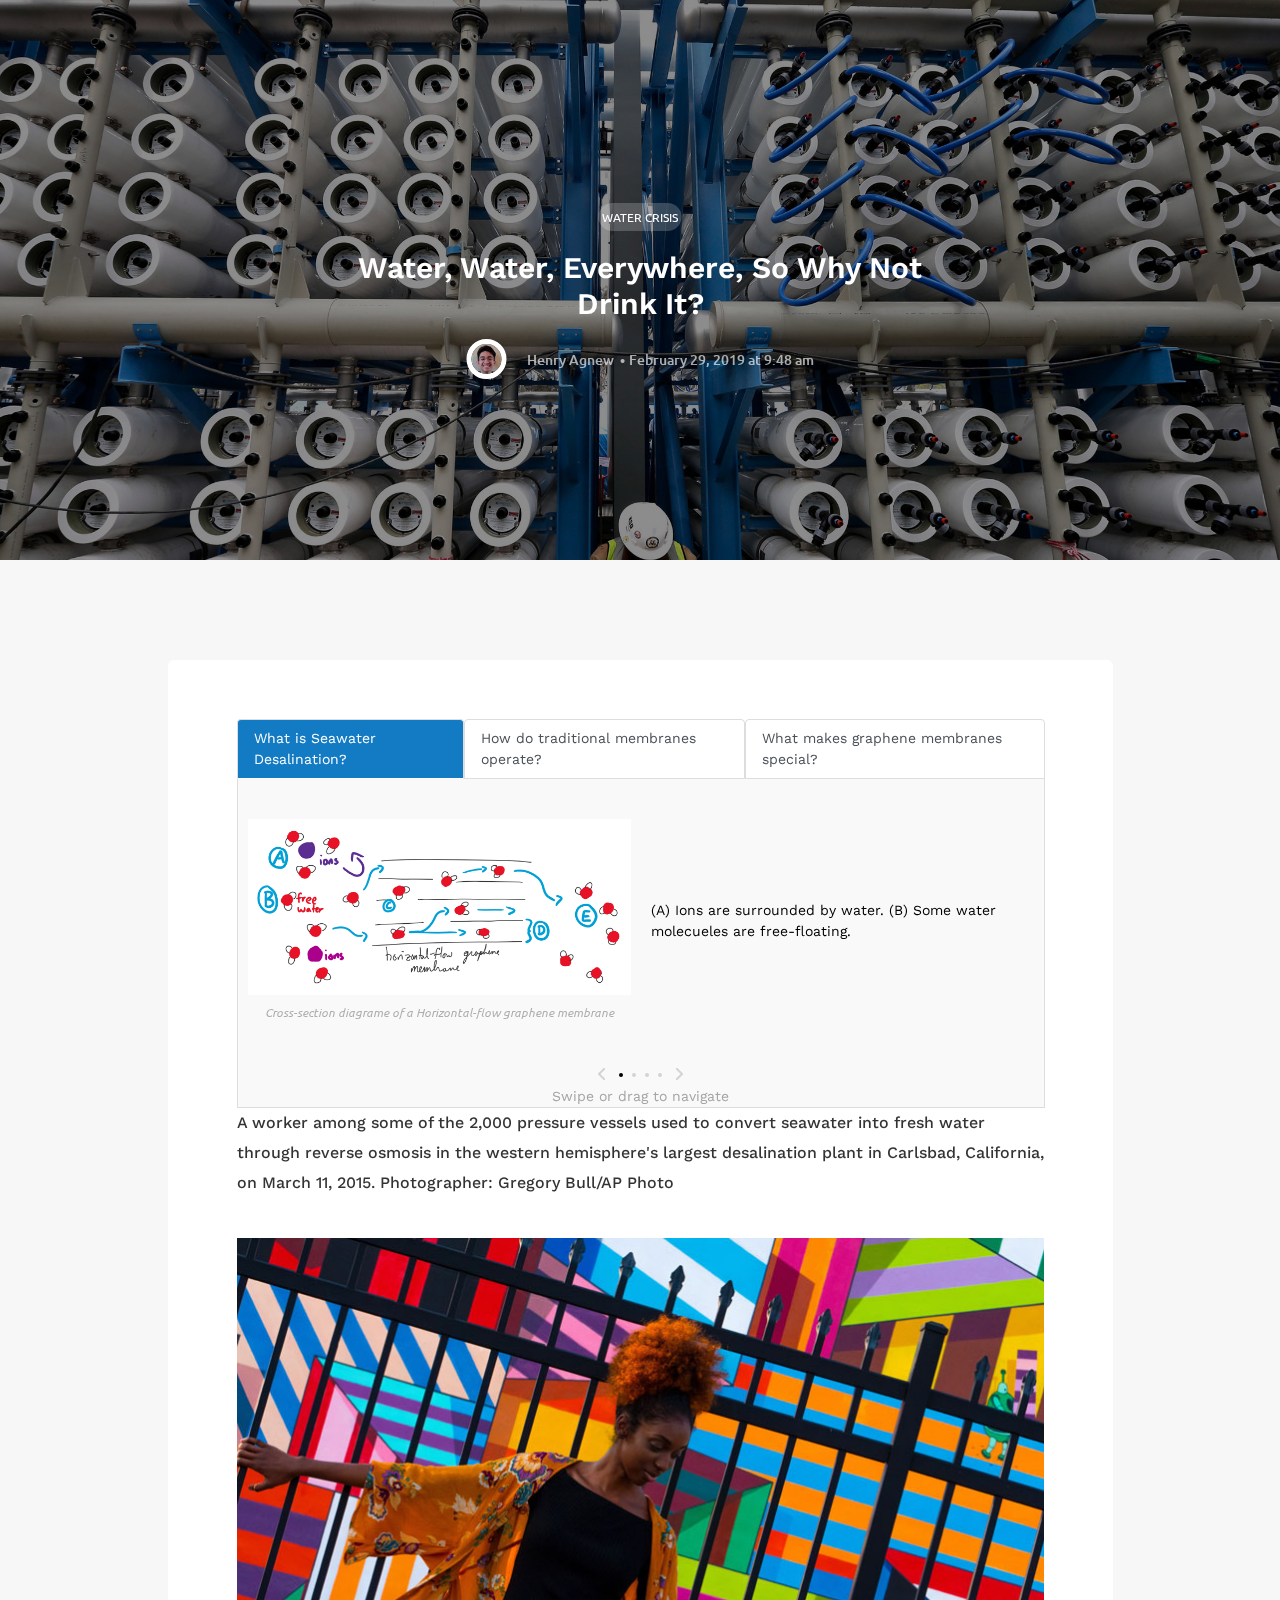
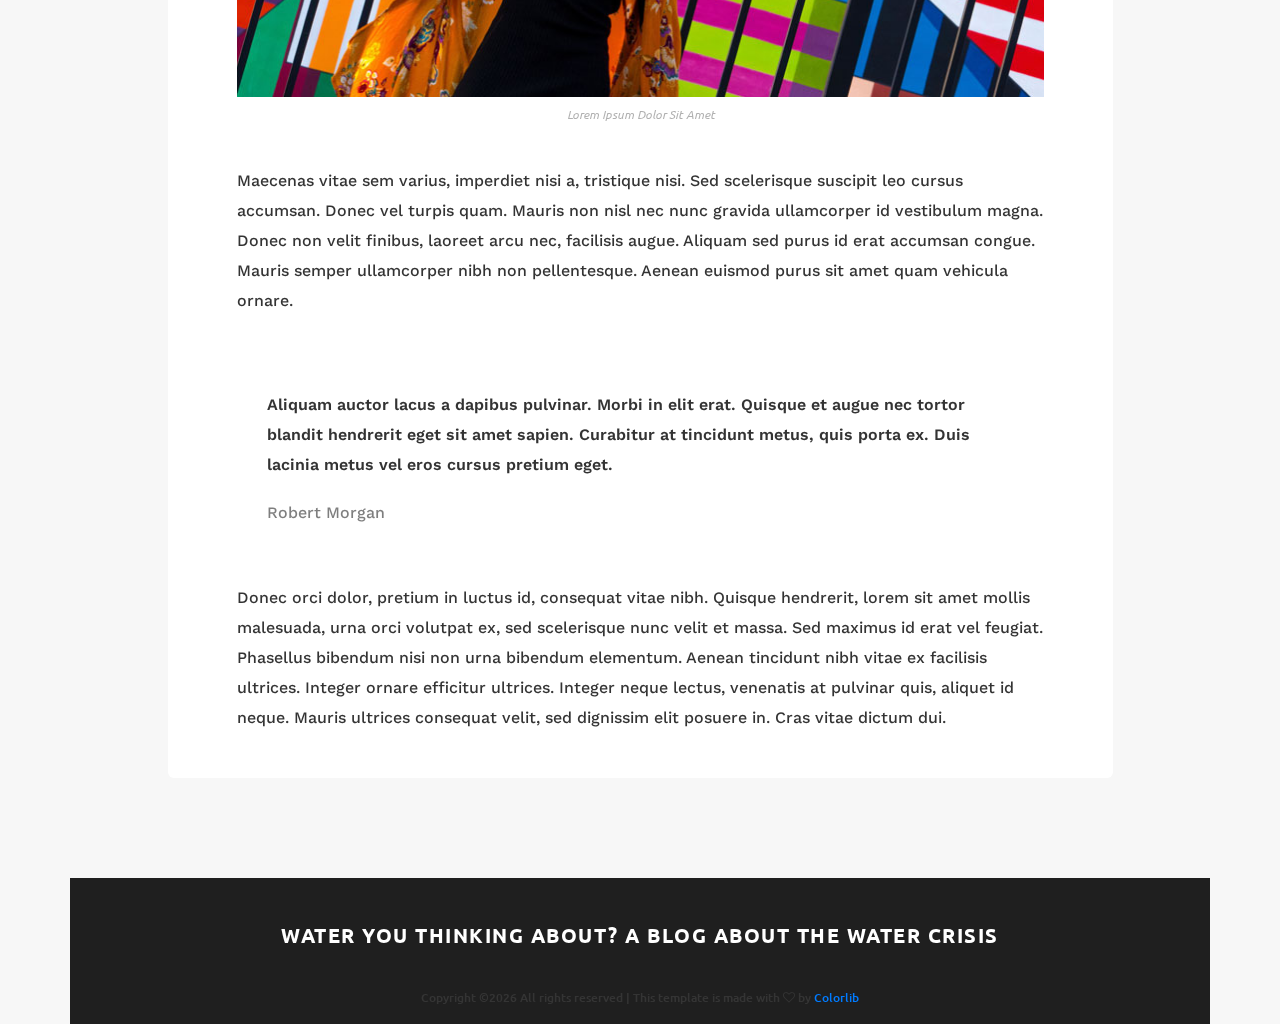
==== index.html @ fb5f2b86 "Added Horizontal Graphene" ====
<!DOCTYPE html>
<html lang="en">
<head>
	<title>Post</title>
	<meta charset="utf-8">
	<meta http-equiv="X-UA-Compatible" content="IE=edge">
	<meta name="description" content="Demo project">
	<meta name="viewport" content="width=device-width, initial-scale=1">
	<link rel="stylesheet" type="text/css" href="styles/bootstrap4/bootstrap.min.css">
	<link href="plugins/font-awesome-4.7.0/css/font-awesome.min.css" rel="stylesheet" type="text/css">
	<link rel="stylesheet" type="text/css" href="plugins/OwlCarousel2-2.2.1/owl.carousel.css">
	<link rel="stylesheet" type="text/css" href="plugins/OwlCarousel2-2.2.1/owl.theme.default.css">
	<link rel="stylesheet" type="text/css" href="plugins/OwlCarousel2-2.2.1/animate.css">
	<link rel="stylesheet" type="text/css" href="plugins/jquery.mb.YTPlayer-3.1.12/jquery.mb.YTPlayer.css">
	<link rel="stylesheet" type="text/css" href="styles/post_nosidebar.css">
	<link rel="stylesheet" type="text/css" href="styles/post_nosidebar_responsive.css">
</head>
<body>

<div class="super_container">
	
	<!-- Home -->
	
	<div class="home">
		<div class="home_background parallax-window" data-parallax="scroll" data-image-src="images/pipes.jpg"
		     data-speed="0.8"></div>
		<div class="home_content">
			<div class="post_category trans_200"><a href="category.html" class="trans_200">Water Crisis</a></div>
			<div class="post_title">Water, Water, Everywhere, So Why Not Drink It?</div>
			<div class="post_author d-flex flex-row align-items-center justify-content-center">
				<div class="author_image">
					<div><img src="images/studentphoto.jfif" alt=""></div>
				</div>
				<div class="post_meta"><a href="#">Henry Agnew</a><span>February 29, 2019 at 9:48 am</span></div>
			</div>
		</div>
	</div>
	
	<!-- Page Content -->
	
	<div class="page_content">
		<div class="container">
			<div class="row">
				
				<!-- Post Content -->
				
				<div class="col-lg-10 offset-lg-1">
					<div class="post_content">
						
						<!-- Post Body -->
						
						<div class="post_body">
							<div class="academy-tabs-content">
								<ul class="nav nav-tabs" id="myTab" role="tablist">
									<li class="nav-item">
										<a target="_blank" class="nav-link active" id="tab--1" data-toggle="tab"
										   href="#tab1"
										   role="tab"
										   aria-controls="tab1" aria-selected="true">What is Seawater Desalination?</a>
									</li>
									<li class="nav-item">
										<a target="_blank" class="nav-link" id="tab--2" data-toggle="tab" href="#tab2"
										   role="tab"
										   aria-controls="tab2" aria-selected="false">How do traditional membranes
										                                              operate?</a>
									</li>
									<li class="nav-item">
										<a target="_blank" class="nav-link" id="tab--3" data-toggle="tab" href="#tab3"
										   role="tab"
										   aria-controls="tab3" aria-selected="false">What makes graphene membranes
										                                              special?</a>
									</li>
								</ul>
								
								<div class="tab-content mb-100" id="myTabContent">
									<div class="tab-pane fade show active" id="tab1" role="tabpanel"
									     aria-labelledby="tab--1">
										<div class="academy-tab-content">
											<div class="owl_container">
												<div class="owl-carousel owl-theme sidebar_slider_one">
													<div class="owl-item side_post">
														<figure>
															<img src="images/Article/horizontal.PNG" alt="Cross-section diagrame of a Horizontal-flow graphene membrane">
															<figcaption>Cross-section diagrame of a Horizontal-flow graphene membrane</figcaption>
														</figure>
														<div class="slide_text">
															(A) Ions are surrounded by water.
															(B) Some water molecueles are free-floating.
														</div>
													</div>
													
													<div class="owl-item side_post">
														<figure>
															<img src="images/Article/horizontal.PNG" alt="Cross-section diagrame of a Horizontal-flow graphene membrane">
															<figcaption>Cross-section diagrame of a Horizontal-flow graphene membrane</figcaption>
														</figure>
														<div class="slide_text">
															(C) Water molecueles are able to flow through the membrane/
														</div>
													</div>
													
													<div class="owl-item side_post">
														<figure>
															<img src="images/Article/horizontal.PNG" alt="Cross-section diagrame of a Horizontal-flow graphene membrane">
															<figcaption>Cross-section diagrame of a Horizontal-flow graphene membrane</figcaption>
														</figure>
														<div class="slide_text">
															(D) Membrane thickness determines filtration properties.
														</div>
													</div>
													
													<div class="owl-item side_post">
														<figure>
															<img src="images/Article/horizontal.PNG" alt="Cross-section diagrame of a Horizontal-flow graphene membrane">
															<figcaption>Cross-section diagrame of a Horizontal-flow graphene membrane</figcaption>
														</figure>
														<div class="slide_text">
															(E) Purified water is produced.
														</div>
													</div>
												</div>
												<div class="sidebar_slider_nav">
													<div class="custom_nav_container sidebar_slider_nav_container">
														<div class="custom_prev custom_prev_one">
															<svg version="1.1" xmlns="http://www.w3.org/2000/svg"
															     xmlns:xlink="http://www.w3.org/1999/xlink" x="0px"
															     y="0px"
															     width="7px" height="12px" viewBox="0 0 7 12"
															     enable-background="new 0 0 7 12" xml:space="preserve">
												<polyline fill="#bebebe"
												          points="0,5.61 5.609,0 7,0 7,1.438 2.438,6 7,10.563 7,12 5.609,12 -0.002,6.39 "></polyline>
											</svg>
														</div>
														<ul class="custom_dots custom_dots_one">
															<li class="custom_dot custom_dot_one active"><span></span>
															</li>
															<li class="custom_dot custom_dot_one"><span></span></li>
															<li class="custom_dot custom_dot_one"><span></span></li>
															<li class="custom_dot custom_dot_one"><span></span></li>
														</ul>
														<div class="custom_next custom_next_one">
															<svg version="1.1" xmlns="http://www.w3.org/2000/svg"
															     xmlns:xlink="http://www.w3.org/1999/xlink" x="0px"
															     y="0px"
															     width="7px" height="12px" viewBox="0 0 7 12"
															     enable-background="new 0 0 7 12" xml:space="preserve">
												<polyline fill="#bebebe"
												          points="6.998,6.39 1.389,12 -0.002,12 -0.002,10.562 4.561,6 -0.002,1.438 -0.002,0 1.389,0 7,5.61 "></polyline>
											</svg>
														</div>
													</div>
													<div>Swipe or drag to navigate</div>
												</div>
											</div>
										</div>
									</div>
									<div class="tab-pane fade" id="tab2" role="tabpanel" aria-labelledby="tab--2">
										<div class="academy-tab-content ">
											<div class="owl_container">
												<div class="owl-carousel owl-theme sidebar_slider_two">
													<div class="owl-item side_post">
														<figure>
															<img src="images/Article/horizontal.PNG" alt="Cross-section diagrame of a Horizontal-flow graphene membrane">
															<figcaption>Cross-section diagrame of a Horizontal-flow graphene membrane</figcaption>
														</figure>
														<div class="slide_text">
															(A) Ions are surrounded by water.
															(B) Some water molecueles are free-floating.
														</div>
													</div>
													
													<div class="owl-item side_post">
														<figure>
															<img src="images/Article/horizontal.PNG" alt="Cross-section diagrame of a Horizontal-flow graphene membrane">
															<figcaption>Cross-section diagrame of a Horizontal-flow graphene membrane</figcaption>
														</figure>
														<div class="slide_text">
															(C) Water molecueles are able to flow through the membrane/
														</div>
													</div>
													
													<div class="owl-item side_post">
														<figure>
															<img src="images/Article/horizontal.PNG" alt="Cross-section diagrame of a Horizontal-flow graphene membrane">
															<figcaption>Cross-section diagrame of a Horizontal-flow graphene membrane</figcaption>
														</figure>
														<div class="slide_text">
															(D) Membrane thickness determines filtration properties.
														</div>
													</div>
													
													<div class="owl-item side_post">
														<figure>
															<img src="images/Article/horizontal.PNG" alt="Cross-section diagrame of a Horizontal-flow graphene membrane">
															<figcaption>Cross-section diagrame of a Horizontal-flow graphene membrane</figcaption>
														</figure>
														<div class="slide_text">
															(E) Purified water is produced.
														</div>
													</div>
												</div>
												<div class="sidebar_slider_nav">
													<div class="custom_nav_container sidebar_slider_nav_container">
														<div class="custom_prev custom_prev_two">
															<svg version="1.1" xmlns="http://www.w3.org/2000/svg"
															     xmlns:xlink="http://www.w3.org/1999/xlink" x="0px"
															     y="0px"
															     width="7px" height="12px" viewBox="0 0 7 12"
															     enable-background="new 0 0 7 12" xml:space="preserve">
												<polyline fill="#bebebe"
												          points="0,5.61 5.609,0 7,0 7,1.438 2.438,6 7,10.563 7,12 5.609,12 -0.002,6.39 "></polyline>
											</svg>
														</div>
														<ul class="custom_dots custom_dots_two">
															<li class="custom_dot custom_dot_tw0 active"><span></span>
															</li>
															<li class="custom_dot custom_dot_two"><span></span></li>
															<li class="custom_dot custom_dot_two"><span></span></li>
															<li class="custom_dot custom_dot_two"><span></span></li>
														</ul>
														<div class="custom_next custom_next_two">
															<svg version="1.1" xmlns="http://www.w3.org/2000/svg"
															     xmlns:xlink="http://www.w3.org/1999/xlink" x="0px"
															     y="0px"
															     width="7px" height="12px" viewBox="0 0 7 12"
															     enable-background="new 0 0 7 12" xml:space="preserve">
												<polyline fill="#bebebe"
												          points="6.998,6.39 1.389,12 -0.002,12 -0.002,10.562 4.561,6 -0.002,1.438 -0.002,0 1.389,0 7,5.61 "></polyline>
											</svg>
														</div>
													</div>
													<div>Swipe or drag to navigate</div>
												</div>
											</div>
										</div>
									</div>
									<div class="tab-pane fade" id="tab3" role="tabpanel" aria-labelledby="tab--3">
										<div class="academy-tab-content ">
											<div class="owl_container">
												<div class="owl-carousel owl-theme sidebar_slider_three">
													<div class="owl-item side_post">
														<figure>
															<img src="images/Article/horizontal.PNG" alt="Cross-section diagrame of a Horizontal-flow graphene membrane">
															<figcaption>Cross-section diagrame of a Horizontal-flow graphene membrane</figcaption>
														</figure>
														<div class="slide_text">
															(A) Ions are surrounded by water.
															(B) Some water molecueles are free-floating.
														</div>
													</div>
													
													<div class="owl-item side_post">
														<figure>
															<img src="images/Article/horizontal.PNG" alt="Cross-section diagrame of a Horizontal-flow graphene membrane">
															<figcaption>Cross-section diagrame of a Horizontal-flow graphene membrane</figcaption>
														</figure>
														<div class="slide_text">
															(C) Water molecueles are able to flow through the membrane/
														</div>
													</div>
													
													<div class="owl-item side_post">
														<figure>
															<img src="images/Article/horizontal.PNG" alt="Cross-section diagrame of a Horizontal-flow graphene membrane">
															<figcaption>Cross-section diagrame of a Horizontal-flow graphene membrane</figcaption>
														</figure>
														<div class="slide_text">
															(D) Membrane thickness determines filtration properties.
														</div>
													</div>
													
													<div class="owl-item side_post">
														<figure>
															<img src="images/Article/horizontal.PNG" alt="Cross-section diagrame of a Horizontal-flow graphene membrane">
															<figcaption>Cross-section diagrame of a Horizontal-flow graphene membrane</figcaption>
														</figure>
														<div class="slide_text">
															(E) Purified water is produced.
														</div>
													</div>
												</div>
												<div class="sidebar_slider_nav">
													<div class="custom_nav_container sidebar_slider_nav_container">
														<div class="custom_prev custom_prev_two">
															<svg version="1.1" xmlns="http://www.w3.org/2000/svg"
															     xmlns:xlink="http://www.w3.org/1999/xlink" x="0px"
															     y="0px"
															     width="7px" height="12px" viewBox="0 0 7 12"
															     enable-background="new 0 0 7 12" xml:space="preserve">
												<polyline fill="#bebebe"
												          points="0,5.61 5.609,0 7,0 7,1.438 2.438,6 7,10.563 7,12 5.609,12 -0.002,6.39 "></polyline>
											</svg>
														</div>
														<ul class="custom_dots custom_dots_three">
															<li class="custom_dot custom_dot_three active"><span></span>
															</li>
															<li class="custom_dot custom_dot_three"><span></span></li>
															<li class="custom_dot custom_dot_three"><span></span></li>
															<li class="custom_dot custom_dot_three"><span></span></li>
														</ul>
														<div class="custom_next custom_next_three">
															<svg version="1.1" xmlns="http://www.w3.org/2000/svg"
															     xmlns:xlink="http://www.w3.org/1999/xlink" x="0px"
															     y="0px"
															     width="7px" height="12px" viewBox="0 0 7 12"
															     enable-background="new 0 0 7 12" xml:space="preserve">
												<polyline fill="#bebebe"
												          points="6.998,6.39 1.389,12 -0.002,12 -0.002,10.562 4.561,6 -0.002,1.438 -0.002,0 1.389,0 7,5.61 "></polyline>
											</svg>
														</div>
													</div>
													<div>Swipe or drag to navigate</div>
												</div>
											</div>
										</div>
									</div>
								</div>
								
								<p class="post_p">A worker among some of the 2,000 pressure vessels used to convert
								                  seawater
								                  into fresh water through reverse osmosis in the western hemisphere's
								                  largest desalination plant in Carlsbad, California, on March 11, 2015.
								                  Photographer: Gregory Bull/AP Photo</p>
								<figure>
									<img src="images/post_body.jpg" alt="">
									<figcaption>Lorem Ipsum Dolor Sit Amet</figcaption>
								</figure>
								<p class="post_p">Maecenas vitae sem varius, imperdiet nisi a, tristique nisi. Sed
								                  scelerisque suscipit leo cursus accumsan. Donec vel turpis quam.
								                  Mauris
								                  non nisl nec nunc gravida ullamcorper id vestibulum magna. Donec non
								                  velit
								                  finibus, laoreet arcu nec, facilisis augue. Aliquam sed purus id erat
								                  accumsan congue. Mauris semper ullamcorper nibh non pellentesque.
								                  Aenean
								                  euismod purus sit amet quam vehicula ornare.</p>
								<div class="post_quote">
									<p class="post_p">Aliquam auctor lacus a dapibus pulvinar. Morbi in elit erat.
									                  Quisque
									                  et augue nec tortor blandit hendrerit eget sit amet sapien.
									                  Curabitur
									                  at tincidunt metus, quis porta ex. Duis lacinia metus vel eros
									                  cursus
									                  pretium eget.</p>
									<div class="post_quote_source">Robert Morgan</div>
								</div>
								<p class="post_p">Donec orci dolor, pretium in luctus id, consequat vitae nibh. Quisque
								                  hendrerit, lorem sit amet mollis malesuada, urna orci volutpat ex, sed
								                  scelerisque nunc velit et massa. Sed maximus id erat vel feugiat.
								                  Phasellus bibendum nisi non urna bibendum elementum. Aenean tincidunt
								                  nibh
								                  vitae ex facilisis ultrices. Integer ornare efficitur ultrices.
								                  Integer
								                  neque lectus, venenatis at pulvinar quis, aliquet id neque. Mauris
								                  ultrices consequat velit, sed dignissim elit posuere in. Cras vitae
								                  dictum
								                  dui.</p>
							
							
							</div>
						</div>
					</div>
				
				</div>
			
			</div>
			
			<!-- Footer -->
			
			<footer class="footer">
				<div class="container">
					<div class="row row-lg-eq-height">
						<div class="col-lg-12 order-lg-1 order-2">
							<div class="footer_content">
								<div class="footer_logo"><a href="#">Water you thinking about? A blog about the water
								                                     crisis</a></div>
								<div class="copyright">
									<!-- Link back to Colorlib can't be removed. Template is licensed under CC BY 3.0. -->
									Copyright &copy;<script>document.write(new Date().getFullYear());</script>
									All rights reserved | This template is made with <i class="fa fa-heart-o"
									                                                    aria-hidden="true"></i> by <a
										href="https://colorlib.com" target="_blank">Colorlib</a>
									<!-- Link back to Colorlib can't be removed. Template is licensed under CC BY 3.0. -->
								</div>
							</div>
						</div>
					</div>
				</div>
			</footer>
		</div>
	
	</div>
</div>
<script src="js/jquery-3.2.1.min.js"></script>
<script src="styles/bootstrap4/popper.js"></script>
<script src="styles/bootstrap4/bootstrap.min.js"></script>
<script src="plugins/OwlCarousel2-2.2.1/owl.carousel.js"></script>
<script src="plugins/easing/easing.js"></script>
<script src="plugins/masonry/masonry.js"></script>
<script src="plugins/parallax-js-master/parallax.min.js"></script>
<script src="js/post_nosidebar.js"></script>
</body>
</html>
---- styles/post_nosidebar.css ----
@charset "utf-8";
/* CSS Document */
/******************************

[Table of Contents]

1. Fonts
2. Body and some general stuff
3. Header
	3.1 Logo
	3.2 Main Navigation
	3.3 Weather and Search
	3.4 Hamburger
4. Menu
5. Home
6. Post Content
	6.1 Post Panel
	6.2 Post Body
	6.3 Similar Posts
	6.4 Post Comment
	6.5 Comments
7. Cards
8. Load More Button
9. Footer


******************************/
/***********
1. Fonts
***********/
@import url('https://fonts.googleapis.com/css?family=Ubuntu:300,400,500,700|Work+Sans:300,400,500,600,700,800,900');

/*********************************
2. Body and some general stuff
*********************************/

* {
	margin: 0;
	padding: 0;
	-webkit-font-smoothing: antialiased;
	-webkit-text-shadow: rgba(0, 0, 0, .01) 0 0 1px;
	text-shadow: rgba(0, 0, 0, .01) 0 0 1px;
}

body {
	font-family: 'Work Sans', sans-serif;
	font-size: 14px;
	font-weight: 400;
	background: #f7f7f7;
	color: #a5a5a5;
}

div {
	display: block;
	position: relative;
	-webkit-box-sizing: border-box;
	-moz-box-sizing: border-box;
	box-sizing: border-box;
}

ul {
	list-style: none;
	margin-bottom: 0px;
}

p {
	font-family: 'Work Sans', sans-serif;
	font-size: 14px;
	line-height: 1.45;
	font-weight: 500;
	color: rgba(0, 0, 0, 0.5);
	-webkit-font-smoothing: antialiased;
	-webkit-text-shadow: rgba(0, 0, 0, .01) 0 0 1px;
	text-shadow: rgba(0, 0, 0, .01) 0 0 1px;
}

p:last-of-type {
	margin-bottom: 0;
}

p a {
	display: inline;
	position: relative;
	color: inherit;
	border-bottom: solid 1px #ffa07f;
	-webkit-transition: all 200ms ease;
	-moz-transition: all 200ms ease;
	-ms-transition: all 200ms ease;
	-o-transition: all 200ms ease;
	transition: all 200ms ease;
}

a, a:hover, a:visited, a:active, a:link {
	text-decoration: none;
	-webkit-font-smoothing: antialiased;
	-webkit-text-shadow: rgba(0, 0, 0, .01) 0 0 1px;
	text-shadow: rgba(0, 0, 0, .01) 0 0 1px;
}

p a:active {
	position: relative;
	color: #FF6347;
}

p a:hover {
	color: #FFFFFF;
	background: #ffa07f;
}

p a:hover::after {
	opacity: 0.2;
}

::selection {

}

p::selection {

}

h1 {
	font-size: 48px;
}

h2 {
	font-size: 36px;
}

h3 {
	font-size: 24px;
}

h4 {
	font-size: 18px;
}

h5 {
	font-size: 14px;
}

h1, h2, h3, h4, h5, h6 {
	font-family: 'Open Sans', sans-serif;
	-webkit-font-smoothing: antialiased;
	-webkit-text-shadow: rgba(0, 0, 0, .01) 0 0 1px;
	text-shadow: rgba(0, 0, 0, .01) 0 0 1px;
}

h1::selection,
h2::selection,
h3::selection,
h4::selection,
h5::selection,
h6::selection {

}

.form-control {
	color: #db5246;
}

section {
	display: block;
	position: relative;
	box-sizing: border-box;
}

.clear {
	clear: both;
}

.clearfix::before, .clearfix::after {
	content: "";
	display: table;
}

.clearfix::after {
	clear: both;
}

.clearfix {
	zoom: 1;
}

.float_left {
	float: left;
}

.float_right {
	float: right;
}

.trans_200 {
	-webkit-transition: all 200ms ease;
	-moz-transition: all 200ms ease;
	-ms-transition: all 200ms ease;
	-o-transition: all 200ms ease;
	transition: all 200ms ease;
}

.trans_300 {
	-webkit-transition: all 300ms ease;
	-moz-transition: all 300ms ease;
	-ms-transition: all 300ms ease;
	-o-transition: all 300ms ease;
	transition: all 300ms ease;
}

.trans_400 {
	-webkit-transition: all 400ms ease;
	-moz-transition: all 400ms ease;
	-ms-transition: all 400ms ease;
	-o-transition: all 400ms ease;
	transition: all 400ms ease;
}

.trans_500 {
	-webkit-transition: all 500ms ease;
	-moz-transition: all 500ms ease;
	-ms-transition: all 500ms ease;
	-o-transition: all 500ms ease;
	transition: all 500ms ease;
}

.fill_height {
	height: 100%;
}

.super_container {
	width: 100%;
	overflow: hidden;
}

.prlx_parent {
	overflow: hidden;
}

.prlx {
	height: 130% !important;
}

.parallax-window {
	min-height: 400px;
	background: #00000073;
}

.nopadding {
	padding: 0px !important;
}

/*********************************
3. Header
*********************************/

.header {
	position: fixed;
	top: 0;
	left: 0;
	width: 100%;
	z-index: 100;
	-webkit-transition: all 200ms ease;
	-moz-transition: all 200ms ease;
	-ms-transition: all 200ms ease;
	-o-transition: all 200ms ease;
	transition: all 200ms ease;
}

.header_content {
	height: 106px;
	-webkit-transition: all 200ms ease;
	-moz-transition: all 200ms ease;
	-ms-transition: all 200ms ease;
	-o-transition: all 200ms ease;
	transition: all 200ms ease;
}

.header.scrolled {
	background: rgba(0, 0, 0, 0.75);
	box-shadow: 0px 5px 5px rgba(0, 0, 0, 0.1);
}

.header.scrolled .header_content {
	height: 80px;
}

/*********************************
3.1 Logo
*********************************/

.logo a {
	font-family: 'Ubuntu', sans-serif;
	font-size: 20px;
	color: #FFFFFF;
	text-transform: uppercase;
	font-weight: 700;
	letter-spacing: 0.075em;
}

/*********************************
3.2 Main Navigation
*********************************/

.main_nav {
	margin-left: 46px;
}

.main_nav ul li {
	display: inline-block;
}

.main_nav ul li:not(:last-child) {
	margin-right: 29px;
}

.main_nav ul li a {
	font-family: 'Ubuntu', sans-serif;
	font-size: 14px;
	font-weight: 700;
	color: rgba(255, 255, 255, 0.5);
	-webkit-transition: all 200ms ease;
	-moz-transition: all 200ms ease;
	-ms-transition: all 200ms ease;
	-o-transition: all 200ms ease;
	transition: all 200ms ease;
}

.main_nav ul li a:hover,
.main_nav ul li.active a {
	color: rgba(255, 255, 255, 1);
}

/*********************************
3.3 Weather and Search
*********************************/

.weather {
	display: inline-block;
	margin-right: 26px;
	vertical-align: middle;
}

.temperature {
	display: inline-block;
	vertical-align: middle;
	font-family: 'Ubuntu', sans-serif;
	font-size: 14px;
	font-weight: 700;
	color: #FFFFFF;
	margin-right: 4px;
}

.weather_icon {
	display: inline-block;
}

.search_container form {
	display: inline-block;
	position: relative;
}

.header_search_input {
	display: inline-block;
	width: 262px;
	height: 46px;
	background: rgba(255, 255, 255, 0.2);
	border: none;
	outline: none;
	border-radius: 5px;
	padding-left: 49px;
	color: #FFFFFF;
}

.header_search_input::-webkit-input-placeholder {
	font-family: 'Ubuntu', sans-serif;
	font-size: 14px !important;
	font-weight: 400 !important;
	color: rgba(255, 255, 255, 0.5) !important;
}

.header_search_input:-moz-placeholder {
	font-family: 'Ubuntu', sans-serif;
	font-size: 14px !important;
	font-weight: 400 !important;
	color: rgba(255, 255, 255, 0.5) !important;
}

.header_search_input::-moz-placeholder {
	font-family: 'Ubuntu', sans-serif;
	font-size: 14px !important;
	font-weight: 400 !important;
	color: rgba(255, 255, 255, 0.5) !important;
}

.header_search_input:-ms-input-placeholder {
	font-family: 'Ubuntu', sans-serif;
	font-size: 14px !important;
	font-weight: 400 !important;
	color: rgba(255, 255, 255, 0.5) !important;
}

.header_search_input::input-placeholder {
	font-family: 'Ubuntu', sans-serif;
	font-size: 14px !important;
	font-weight: 400 !important;
	color: rgba(255, 255, 255, 0.5) !important;
}

.header_search_icon {
	position: absolute;
	top: 50%;
	left: 25px;
	-webkit-transform: translateY(-50%);
	-moz-transform: translateY(-50%);
	-ms-transform: translateY(-50%);
	-o-transform: translateY(-50%);
	transform: translateY(-50%);
}

/*********************************
3.4 Hamburger
*********************************/

.hamburger {
	display: none;
	cursor: pointer;
}

.hamburger i {
	font-size: 20px;
	color: rgba(255, 255, 255, 1);
}

.hamburger:hover i {
	color: rgba(255, 255, 255, 0.5);
}

/*********************************
4. Menu
*********************************/

.menu {
	position: fixed;
	top: 0;
	right: -400px;
	width: 400px;
	height: 100vh;
	background: #FFFFFF;
	z-index: 101;
	padding-right: 60px;
	padding-top: 87px;
	padding-left: 50px;
}

.menu .logo a {
	color: #000000;
}

.menu.active {
	right: 0;
}

.menu_close_container {
	position: absolute;
	top: 30px;
	right: 60px;
	width: 18px;
	height: 18px;
	transform-origin: center center;
	-webkit-transform: rotate(45deg);
	-moz-transform: rotate(45deg);
	-ms-transform: rotate(45deg);
	-o-transform: rotate(45deg);
	transform: rotate(45deg);
	cursor: pointer;
}

.menu_close {
	width: 100%;
	height: 100%;
	transform-style: preserve-3D;
}

.menu_close div {
	width: 100%;
	height: 2px;
	background: #232323;
	top: 8px;
	-webkit-transition: all 200ms ease;
	-moz-transition: all 200ms ease;
	-ms-transition: all 200ms ease;
	-o-transition: all 200ms ease;
	transition: all 200ms ease;
}

.menu_close div:last-of-type {
	-webkit-transform: rotate(90deg) translateX(-2px);
	-moz-transform: rotate(90deg) translateX(-2px);
	-ms-transform: rotate(90deg) translateX(-2px);
	-o-transform: rotate(90deg) translateX(-2px);
	transform: rotate(90deg) translateX(-2px);
	transform-origin: center;
}

.menu_close:hover div {
	background: #937c6f;
}

.menu .logo {
	margin-bottom: 60px;
}

.menu_nav ul li {
	margin-bottom: 11px;
}

.menu_nav ul li a {
	font-family: 'Ubuntu', sans-serif;
	font-size: 12px;
	text-transform: uppercase;
	color: rgba(0, 0, 0, 1);
	font-weight: 700;
	letter-spacing: 0.1em;
	-webkit-transition: all 200ms ease;
	-moz-transition: all 200ms ease;
	-ms-transition: all 200ms ease;
	-o-transition: all 200ms ease;
	transition: all 200ms ease;
}

.menu_nav ul li a:hover {
	color: #937c6f;
}

.menu .search {
	width: 100%;
	margin-bottom: 67px;
}

.search {
	display: inline-block;
	width: 400px;
	-webkit-transform: translateY(2px);
	-moz-transform: translateY(2px);
	-ms-transform: translateY(2px);
	-o-transform: translateY(2px);
	transform: translateY(2px);
}

.menu .header_search_input {
	width: 100%;
	background: rgba(0, 0, 0, 0.1);
	border-radius: 6px;
	color: rgba(0, 0, 0, 0.5);
}

.menu .header_search_input::-webkit-input-placeholder {
	font-family: 'Ubuntu', sans-serif;
	font-size: 14px !important;
	font-weight: 400 !important;
	color: rgba(0, 0, 0, 0.4) !important;
}

.menu .header_search_input:-moz-placeholder {
	font-family: 'Ubuntu', sans-serif;
	font-size: 14px !important;
	font-weight: 400 !important;
	color: rgba(0, 0, 0, 0.4) !important;
}

.menu .header_search_input::-moz-placeholder {
	font-family: 'Ubuntu', sans-serif;
	font-size: 14px !important;
	font-weight: 400 !important;
	color: rgba(0, 0, 0, 0.4) !important;
}

.menu .header_search_input:-ms-input-placeholder {
	font-family: 'Ubuntu', sans-serif;
	font-size: 14px !important;
	font-weight: 400 !important;
	color: rgba(0, 0, 0, 0.4) !important;
}

.menu .header_search_input::input-placeholder {
	font-family: 'Ubuntu', sans-serif;
	font-size: 14px !important;
	font-weight: 400 !important;
	color: rgba(0, 0, 0, 0.4) !important;
}

/*********************************
5. Home
*********************************/

.home {
	width: 100%;
	height: 560px;
}

.home_background {
	position: absolute;
	top: 0;
	left: 0;
	width: 100%;
	height: 100%;
}

.home_content {
	position: absolute;
	top: 52%;
	left: 50%;
	-webkit-transform: translate(-50%, -50%);
	-moz-transform: translate(-50%, -50%);
	-ms-transform: translate(-50%, -50%);
	-o-transform: translate(-50%, -50%);
	transform: translate(-50%, -50%);
	max-width: 575px;
	text-align: center;
}

.post_category {
	margin: 0 auto;
}

.post_category {
	width: 83px;
	height: 28px;
	background: rgba(255, 255, 255, 0.2);
	border-radius: 14px;
	text-align: center;
}

.post_category a {
	display: block;
	line-height: 28px;
	font-family: 'Ubuntu', sans-serif;
	font-size: 12px;
	color: rgba(255, 255, 255, 1);
	text-transform: uppercase;
}

.post_category:hover {
	background: rgba(255, 255, 255, 1);
}

.post_category:hover a {
	color: rgba(0, 0, 0, 0.8);
}

.post_title {
	font-size: 30px;
	line-height: 1.2;
	color: #FFFFFF;
	font-weight: 600;
	margin-top: 19px;
}

.post_author {
	margin: 0 auto;
	margin-top: 17px;
}

.post_author .post_meta {
	margin-left: 20px;
	margin-top: 0;
}

.post_author .post_meta a,
.post_author .post_meta span {
	font-family: 'Ubuntu', sans-serif;
	font-size: 14px;
	color: rgba(255, 255, 255, 0.65);
}

.post_author .author_image div {
	width: 40px;
	height: 40px;
	border: solid 5px #FFFFFF;
	border-radius: 50%;
	overflow: hidden;
}

/*********************************
6. Post Content
*********************************/

.post_content {
	margin-top: 100px;
	margin-bottom: 100px;
}

.page_content {
	background: #f7f7f7;
}

.category {
	margin-top: 80px;
}

/*********************************
6.1 Post Panel
*********************************/

.post_panel {
	height: 108px;
	z-index: 10;
	margin-top: 40px;
}

.author_image {

}

.author_image div {
	width: 58px;
	height: 58px;
	border: solid 5px #FFFFFF;
	border-radius: 50%;
	overflow: hidden;
}

.author_image div img {
	max-width: 100%;
}

.post_panel .post_meta {
	font-family: 'Ubuntu', sans-serif;
	color: rgba(0, 0, 0, 0.25);
	font-size: 14px;
	font-weight: 500;
	margin-left: 20px;
	margin-top: 0;
}

.post_panel .post_meta a,
.post_panel .post_meta span {
	display: inline-block;
	position: relative;
	font-family: 'Ubuntu', sans-serif;
	color: rgba(0, 0, 0, 0.25);
	font-size: 14px;
	font-weight: 500;
}

.post_panel .post_meta span {
	margin-left: 10px;
	padding-left: 5px;
}

.post_panel .post_meta span::before {
	display: block;
	position: absolute;
	top: 1px;
	left: -4px;
	content: '•';
}

.post_share span {
	font-family: 'Ubuntu', sans-serif;
	font-size: 12px;
	text-transform: uppercase;
	color: rgba(0, 0, 0, 0.2);
	letter-spacing: 0.075em;
	font-weight: 700;
	margin-right: 28px;
}

.post_share_list {
	display: inline-block;
}

.post_share_item {
	display: inline-block;
}

.post_share_item:not(:last-child) {
	margin-right: 15px;
}

.post_share_item a i {
	font-size: 14px;
	-webkit-transition: all 200ms ease;
	-moz-transition: all 200ms ease;
	-ms-transition: all 200ms ease;
	-o-transition: all 200ms ease;
	transition: all 200ms ease;
}

.fa-facebook {
	color: #3b5999;
}

.fa-twitter {
	color: #55acee;
}

.fa-google {
	color: #dd4b39;
}

.post_share_item:hover a i {
	color: rgba(0, 0, 0, 0.2);
}

/*********************************
6.2 Post Body
*********************************/

.post_body {
	padding-left: 69px;
	padding-top: 59px;
	padding-right: 68px;
	padding-bottom: 45px;
	background: #FFFFFF;
	border-radius: 6px;
}

.post_p {
	font-size: 16px;
	line-height: 1.875;
	color: rgba(0, 0, 0, 0.8);
}

.post_body figure {
	width: 100%;
	margin-top: 40px;
	margin-bottom: 43px;
}

.post_body figure img {
	max-width: 100%;
}

.post_body figcaption {
	font-family: 'Ubuntu', sans-serif;
	font-size: 12px;
	font-style: italic;
	color: rgba(0, 0, 0, 0.3);
	text-align: center;
	margin-top: 8px;
}

.post_quote {
	padding-top: 58px;
	padding-bottom: 58px;
	padding-left: 30px;
	padding-right: 30px;
}

.post_quote .post_p {
	font-weight: 600;
	font-size: 16px;
}

.post_quote_source {
	font-size: 16px;
	font-weight: 500;
	color: rgba(0, 0, 0, 0.5);
	margin-top: 21px;
}

.tags_share {
	margin-top: 40px;
}

.post_tags {

}

.post_tag {
	display: inline-block;
	width: auto;
	height: 24px;
	border: solid 1px #d7d7d7;
	border-radius: 3px;
	background: transparent;
	margin-bottom: 5px;
	-webkit-transition: all 200ms ease;
	-moz-transition: all 200ms ease;
	-ms-transition: all 200ms ease;
	-o-transition: all 200ms ease;
	transition: all 200ms ease;
}

.post_tag:not(:last-child) {
	margin-right: 6px;
}

.post_tag a {
	display: block;
	line-height: 22px;
	font-family: 'Ubuntu', sans-serif;
	font-size: 12px;
	padding-left: 10px;
	padding-right: 10px;
	color: rgba(0, 0, 0, 0.5);
	font-weight: 500;
}

.post_tag:hover {
	background: #ededed;
	border-color: #ededed;
}

.bottom_panel {
	margin-top: 0;
}

/*********************************
6.3 Similar Posts
*********************************/

.similar_posts {
	margin-top: 85px;
}

/*********************************
6.4 Post Comment
*********************************/

.post_comment {
	margin-top: 70px;
}

.post_comment_title {
	font-family: 'Ubuntu', sans-serif;
	font-size: 18px;
	color: rgba(0, 0, 0, 0.8);
	font-weight: 700;
	text-align: center;
}

.post_comment_form_container {
	width: 100%;
	background: #FFFFFF;
	border-radius: 6px;
	padding-left: 30px;
	padding-right: 30px;
	padding-top: 50px;
	padding-bottom: 40px;
	margin-top: 44px;
}

.comment_input {
	display: inline-block;
	width: calc(50% - 15px);
	height: 42px;
	border: none;
	outline: none;
	border-bottom: solid 1px #cccccc;
	background: transparent;
	-webkit-transition: all 200ms ease;
	-moz-transition: all 200ms ease;
	-ms-transition: all 200ms ease;
	-o-transition: all 200ms ease;
	transition: all 200ms ease;
}

.comment_input:first-child {
	margin-right: 25px;
}

.comment_input:hover,
.comment_text:hover {
	border-color: rgba(0, 0, 0, 1);
}

.comment_text {
	width: 100%;
	height: 90px;
	background: transparent;
	border: none;
	outline: none;
	border-bottom: solid 1px #cccccc;
	padding-top: 11px;
	margin-top: 23px;
	-webkit-transition: all 200ms ease;
	-moz-transition: all 200ms ease;
	-ms-transition: all 200ms ease;
	-o-transition: all 200ms ease;
	transition: all 200ms ease;
}

.comment_input::-webkit-input-placeholder,
.comment_text::-webkit-input-placeholder {
	font-family: 'Ubuntu', sans-serif;
	font-size: 14px !important;
	font-weight: 500 !important;
	color: rgba(0, 0, 0, 0.3);
	-webkit-transition: all 200ms ease;
	-moz-transition: all 200ms ease;
	-ms-transition: all 200ms ease;
	-o-transition: all 200ms ease;
	transition: all 200ms ease;
}

.comment_input:-moz-placeholder,
.comment_text:-moz-placeholder {
	font-family: 'Ubuntu', sans-serif;
	font-size: 14px !important;
	font-weight: 500 !important;
	color: rgba(0, 0, 0, 0.3);
	-webkit-transition: all 200ms ease;
	-moz-transition: all 200ms ease;
	-ms-transition: all 200ms ease;
	-o-transition: all 200ms ease;
	transition: all 200ms ease;
}

.comment_input::-moz-placeholder,
.comment_text::-moz-placeholder {
	font-family: 'Ubuntu', sans-serif;
	font-size: 14px !important;
	font-weight: 500 !important;
	color: rgba(0, 0, 0, 0.3);
	-webkit-transition: all 200ms ease;
	-moz-transition: all 200ms ease;
	-ms-transition: all 200ms ease;
	-o-transition: all 200ms ease;
	transition: all 200ms ease;
}

.comment_input:-ms-input-placeholder,
.comment_text:-ms-input-placeholder {
	font-family: 'Ubuntu', sans-serif;
	font-size: 14px !important;
	font-weight: 500 !important;
	color: rgba(0, 0, 0, 0.3);
	-webkit-transition: all 200ms ease;
	-moz-transition: all 200ms ease;
	-ms-transition: all 200ms ease;
	-o-transition: all 200ms ease;
	transition: all 200ms ease;
}

.comment_input::input-placeholder,
.comment_text::input-placeholder {
	color: rgba(0, 0, 0, 1);
}

.comment_input:hover::-webkit-input-placeholder,
.comment_text:hover::-webkit-input-placeholder {
	color: rgba(0, 0, 0, 1);
}

.comment_input:hover:-moz-placeholder,
.comment_text:hover:-moz-placeholder {
	color: rgba(0, 0, 0, 1);
}

.comment_input:hover::-moz-placeholder,
.comment_text:hover::-moz-placeholder {
	color: rgba(0, 0, 0, 1);
}

.comment_input:hover:-ms-input-placeholder,
.comment_text:hover:-ms-input-placeholder {
	color: rgba(0, 0, 0, 1);
}

.comment_input:hover::input-placeholder,
.comment_text:hover::input-placeholder {
	color: rgba(0, 0, 0, 1);
}

.comment_button {
	width: 143px;
	height: 36px;
	background: rgba(45, 223, 128, 0.1);
	color: rgba(45, 223, 128, 1);
	border: none;
	outline: none;
	border-radius: 18px;
	cursor: pointer;
	-webkit-transition: all 200ms ease;
	-moz-transition: all 200ms ease;
	-ms-transition: all 200ms ease;
	-o-transition: all 200ms ease;
	transition: all 200ms ease;
	margin-top: 24px;
}

.comment_button:hover {
	background: rgba(45, 223, 128, 1);
	color: #FFFFFF;
}

/*********************************
6.5 Comments
*********************************/

.comments {
	margin-top: 70px;
}

.comments_title {
	font-family: 'Ubuntu', sans-serif;
	font-size: 18px;
	font-weight: 700;
	color: rgba(0, 0, 0, 0.8);
	text-align: center;
}

.comments_container {
	width: 100%;
	margin-top: 44px;
}

.comment_list > li {
	margin-bottom: 15px;
}

.comment {
	width: 100%;
	background: #FFFFFF;
	border-radius: 6px;
}

.comment_body {
	padding-top: 25px;
	padding-bottom: 25px;
	padding-left: 30px;
	padding-right: 30px;
}

.comment_author_image {
	width: 34px;
	height: 34px;
	border-radius: 50%;
	overflow: hidden;
}

.comment_body .post_meta {
	margin-top: 0;
	margin-left: 18px;
}

.reply_button {
	width: 76px;
	height: 28px;
	background: rgba(45, 223, 128, 0.1);
	color: rgba(45, 223, 128, 1);
	border: none;
	outline: none;
	border-radius: 18px;
	cursor: pointer;
	-webkit-transition: all 200ms ease;
	-moz-transition: all 200ms ease;
	-ms-transition: all 200ms ease;
	-o-transition: all 200ms ease;
	transition: all 200ms ease;
}

.reply_button:hover {
	background: rgba(45, 223, 128, 1);
	color: #FFFFFF;
}

.comment_content {
	margin-top: 22px;
}

.comment ul li {
	border-top: solid 1px #e5e5e5;
}

/*********************************
7. Cards
*********************************/

.card {
	border: none;
	border-radius: 6px;
	margin-top: 15px;
}

.card-body {
	padding-top: 16px;
	padding-left: 25px;
	padding-bottom: 15px;
}

.card-img-top {
	border-top-left-radius: 6px;
	border-top-right-radius: 6px;
}

.card-title a {
	font-size: 18px;
	font-weight: 600;
	color: rgba(0, 0, 0, 1);
	line-height: 1.33;
	-webkit-transition: all 200ms ease;
	-moz-transition: all 200ms ease;
	-ms-transition: all 200ms ease;
	-o-transition: all 200ms ease;
	transition: all 200ms ease;
}

.card-title-small a {
	font-size: 16px;
	line-height: 1.375;
}

.card-title a:hover {
	color: rgba(0, 0, 0, 0.5);
}

.card-text {
	margin-top: -1px;
}

.post_meta {
	display: block;
	font-family: 'Ubuntu', sans-serif;
	color: rgba(0, 0, 0, 0.4);
	font-size: 12px;
	font-weight: 500;
	margin-top: 22px;
}

.post_meta a,
.post_meta span {
	display: inline-block;
	position: relative;
	font-family: 'Ubuntu', sans-serif;
	color: rgba(0, 0, 0, 0.4);
	font-size: 12px;
	font-weight: 500;
}

.post_meta span {
	margin-left: 10px;
	padding-left: 5px;
}

.post_meta span::before {
	display: block;
	position: absolute;
	top: 1px;
	left: -4px;
	content: '•';
}

.post_row {

}

.grid {
	width: calc(100% + 30px);
}

.grid-item {
	float: left;
}

.card_largest_with_image,
.card_large_with_background,
.card_large_with_image {
	width: 555px;
	/*height: 325px;*/
}

.card_small_no_image,
.card_small_with_background,
.card_small_with_image,
.card_default_no_image,
.card_default_with_background {
	width: 263px;
}

.card_small_with_image .card-body {
	padding-top: 17px;
}

.card_small_with_image .post_meta {
	margin-top: 32px;
}

.card_default:not(:last-child) {
	/*margin-bottom: 15px;*/
}

.card_default .card-body {
	padding-top: 17px;
}

.card_default .post_meta {
	margin-top: 17px;
}

.card_small_with_background .card-title a {
	color: #FFFFFF;
}

.card_background {
	position: absolute;
	top: 0;
	left: 0;
	width: 100%;
	height: 100%;
	background-repeat: no-repeat;
	background-size: cover;
	background-position: center center;
	border-radius: 6px;
	overflow: hidden;
}

.card_small_with_background .post_meta span,
.card_small_with_background .post_meta a {
	color: rgba(255, 255, 255, 0.5);
}

.card_small_with_background .post_meta {
	margin-top: 18px;
}

.card_default_no_image .card-body {
	padding-top: 16px;
	padding-bottom: 6px !important;
}

.card_default_no_image .card-title a {
	font-size: 14px;
	line-height: 1.3;
	font-weight: 500;
}

.card_default_no_image .card-title {
	line-height: 1.3;
}

.card_default_no_image .card-body {
	padding-bottom: 10px;
}

.card_default_with_background .card-body {
	padding-top: 16px;
	padding-bottom: 6px !important;
}

.card_default_with_background .card-title a {
	font-size: 14px;
	line-height: 1.3;
	font-weight: 500;
	color: #FFFFFF;
}

.card_default_with_background .card-title {
	line-height: 1.3;
}

.card_default_with_background .card-body {
	padding-bottom: 10px;
}

.card_large_with_background .card-title a {
	color: #FFFFFF;
	font-weight: 500;
}

.card_large_with_background .post_meta {
	margin-top: 58px;
}

.card_large_with_background .post_meta span,
.card_large_with_background .post_meta a {
	color: rgba(255, 255, 255, 0.5);
}

/*********************************
8. Load More Button
*********************************/

.load_more {
	margin-top: 50px;
	margin-bottom: 140px;
}

.load_more_button {
	width: 118px;
	height: 36px;
	background: transparent;
	border: solid 1px #d7d7d7;
	border-radius: 18px;
	margin: 0 auto;
	line-height: 32px;
	font-family: 'Ubuntu', sans-serif;
	font-size: 14px;
	font-weight: 500;
	color: rgba(0, 0, 0, 0.5);
	cursor: pointer;
}

.load_more_button:hover {
	background: #d7d7d7;
}

/*********************************
9. Footer
*********************************/

.footer {
	width: 100%;
	background: #1f1f1f;
}

.footer_content {
	padding-top: 50px;
	text-align: center;
	padding-bottom: 17px;
}

.footer_logo a {
	font-family: 'Ubuntu', sans-serif;
	font-size: 20px;
	font-weight: 700;
	color: #FFFFFF;
	letter-spacing: 0.075em;
	text-transform: uppercase;
	line-height: 0.75;
}

.footer_social {
	margin-top: 34px;
}

.footer_social ul li {
	display: inline-block;
}

.footer_social ul li:not(:last-child) {
	margin-right: 21px;
}

.footer_social ul li i {
	color: #8f8f8f;
}

.footer_social_facebook:hover i {
	color: #3b5999;
}

.footer_social_twitter:hover i {
	color: #55acee;
}

.footer_social_pinterest:hover i {
	color: #bd081c;
}

.footer_social_vimeo:hover i {
	color: #1ab7ea;
}

.footer_social_instagram:hover i {
	color: #c26d7a;
}

.footer_social_google:hover i {
	color: #dd4b39;
}

.copyright {
	font-family: 'Ubuntu', sans-serif;
	font-size: 12px;
	font-weight: 500;
	color: rgba(255, 255, 255, 0.1);
	margin-top: 40px;
}

.subscribe {
	width: 100%;
	height: 100%;
}

.subscribe_background {
	position: absolute;
	top: 0;
	left: 0;
	width: 375px;
	height: 100%;
	background: #111111;
}

.subscribe_content {
	width: 100%;
	padding-left: 30px;
	padding-right: 15px;
	padding-top: 45px;
}

.subscribe_title {
	font-family: 'Ubuntu', sans-serif;
	font-size: 18px;
	font-weight: 700;
	color: #FFFFFF;
	margin-bottom: 32px;
}

.subscribe_content form {
	position: relative;
	width: 100%;
}

.sub_input {
	width: 100%;
	background: transparent;
	border: none;
	outline: none;
	border-bottom: solid 1px #888888;
	padding-bottom: 9px;
	color: #FFFFFF;
}

.sub_input::-webkit-input-placeholder {
	font-family: 'Ubuntu', sans-serif;
	font-size: 14px !important;
	font-weight: 500 !important;
	color: rgba(255, 255, 255, 0.5) !important;
}

.sub_input:-moz-placeholder {
	font-family: 'Ubuntu', sans-serif;
	font-size: 14px !important;
	font-weight: 500 !important;
	color: rgba(255, 255, 255, 0.5) !important;
}

.sub_input::-moz-placeholder {
	font-family: 'Ubuntu', sans-serif;
	font-size: 14px !important;
	font-weight: 500 !important;
	color: rgba(255, 255, 255, 0.5) !important;
}

.sub_input:-ms-input-placeholder {
	font-family: 'Ubuntu', sans-serif;
	font-size: 14px !important;
	font-weight: 500 !important;
	color: rgba(255, 255, 255, 0.5) !important;
}

.sub_input::input-placeholder {
	font-family: 'Ubuntu', sans-serif;
	font-size: 14px !important;
	font-weight: 500 !important;
	color: rgba(255, 255, 255, 0.5) !important;
}

.sub_button {
	position: absolute;
	top: 50%;
	-webkit-transform: translateY(-50%);
	-moz-transform: translateY(-50%);
	-ms-transform: translateY(-50%);
	-o-transform: translateY(-50%);
	transform: translateY(-50%);
	right: 0;
	background: transparent;
	border: none;
	outline: none;
}

.sub_button svg polygon {
	fill: rgba(255, 255, 255, 0.5);
}

.subscribe_content form:hover .sub_button svg polygon,
.subscribe_content form:focus .sub_button svg polygon {
	fill: #37d27f;
}

.subscribe_content form:hover .sub_input,
.sub_input:focus {
	border-bottom: solid 1px rgba(255, 255, 255, 1);
}

/*Owl Navigation*/
.custom_nav_container {
	z-index: 10;
}

.sidebar_slider_nav {
	display: flex;
	flex-direction: column;
	justify-content: center;
	align-items: center;
}

.sidebar_slider_nav_container .custom_prev svg polyline,
.sidebar_slider_nav_container .custom_next svg polyline {
	fill: rgba(0, 0, 0, 0.15);
	-webkit-transition: all 200ms ease;
	-moz-transition: all 200ms ease;
	-ms-transition: all 200ms ease;
	-o-transition: all 200ms ease;
	transition: all 200ms ease;
}

.sidebar_slider_nav_container .custom_prev:hover svg polyline,
.sidebar_slider_nav_container .custom_next:hover svg polyline {
	fill: rgba(0, 0, 0, 1);
}

.sidebar_slider_nav_container .custom_dot span {
	background: rgba(0, 0, 0, 0.15);
}

.sidebar_slider_nav_container .custom_dot:hover span,
.sidebar_slider_nav_container .custom_dot.active span {
	background: rgba(0, 0, 0, 1);
}

.home_slider_nav_container {
	position: absolute;
	bottom: 264px;
	left: calc(((100vw - 1170px) / 2) + (1170px * 0.75) + 8px);
}

.custom_dots {
	display: inline-block;
	height: 12px;
	margin-left: 7px;
	margin-right: 7px;
}

.custom_dot {
	display: inline-block;
	padding: 2px;
	cursor: pointer;
}

.custom_dot span {
	display: block;
	width: 4px;
	height: 4px;
	border-radius: 50%;
	background: rgba(255, 255, 255, 0.35);
	-webkit-transition: all 200ms ease;
	-moz-transition: all 200ms ease;
	-ms-transition: all 200ms ease;
	-o-transition: all 200ms ease;
	transition: all 200ms ease;
}

.custom_dot.active span {
	background: rgba(255, 255, 255, 1);
}

.custom_dot:hover span {
	background: rgba(255, 255, 255, 1);
}

.custom_prev,
.custom_next {
	cursor: pointer;
}

.custom_prev, .custom_next {
	display: inline-block;
	vertical-align: middle;
}

.custom_prev svg polyline,
.custom_next svg polyline {
	fill: rgba(255, 255, 255, 0.35);
	-webkit-transition: all 200ms ease;
	-moz-transition: all 200ms ease;
	-ms-transition: all 200ms ease;
	-o-transition: all 200ms ease;
	transition: all 200ms ease;
}

.custom_prev:hover svg polyline,
.custom_next:hover svg polyline {
	fill: rgba(255, 255, 255, 1);
}

/*Henry Modified*/
.nav {
	flex-wrap: nowrap;
}

.nav-tabs .nav-link {
	color: #495057;
	background-color: #fff;
	border-color: #ddd;
	transition-duration: 500ms;
}

.nav-link:not(.active):hover {
	background: #09a6fc;
	color: white;
}

.nav-tabs .nav-link.active {
	color: white;
	background-color: #127BC4;
}

@media (max-width: 800px) {
	.nav {
		flex-direction: column;
	}
}

.owl_container {
	display: flex;
	flex-direction: column;
	justify-content: center;
	align-items: center;
}

.side_post {
	display: flex;
	justify-content: center;
	align-items: center;
}

.side_post > * {
	flex: 1;
	margin: 10px;
}

.slide_text {
	color: black;
}

.academy-tab-content {
	border: 1px solid #ddd;
	border-top: none;
	background-color: #f9f9f9;
}
---- styles/post_nosidebar_responsive.css ----
@charset "utf-8";
/* CSS Document */

/******************************

[Table of Contents]

1. 1600px
2. 1440px
3. 1280px
4. 1199px
5. 1024px
6. 991px
7. 959px
8. 880px
9. 768px
10. 767px
11. 539px
12. 479px
13. 400px

******************************/

/************
1. 1600px
************/

@media only screen and (max-width: 1600px)
{
	
}

/************
2. 1440px
************/

@media only screen and (max-width: 1440px)
{
	
}

/************
3. 1380px
************/

@media only screen and (max-width: 1380px)
{

}

/************
3. 1280px
************/

@media only screen and (max-width: 1280px)
{
	
}

/************
4. 1199px
************/

@media only screen and (max-width: 1199px)
{
	.header_search_input
	{
		width: 193px;
	}
	.section_tags
	{
		padding-right: 75px;
	}
	.section_tags ul li
	{
		display: none;
	}
	.section_tags ul li:nth-child(-n+4)
	{
		display: inline-block !important;
	}
	.card_largest_with_image,
	.card_large_with_background,
	.card_large_with_image
	{
		width: 690px;
		/*height: 325px;*/
	}
	.card_small_no_image,
	.card_small_with_background,
	.card_small_with_image,
	.card_default_no_image,
	.card_default_with_background
	{
		width: calc(50% - 30px);
	}
	.side_post_image div
	{
		width: 50px;
		height: 50px;
	}
	.sidebar_title_container
	{
		padding-bottom: 10px;
	}
/*	.sidebar_slider_nav
	{
		position: absolute;
	    top: 37px;
	    right: auto;
	    left: 0;
	}*/
}

/************
4. 1100px
************/

@media only screen and (max-width: 1100px)
{
	
}

/************
5. 1024px
************/

@media only screen and (max-width: 1024px)
{
	
}

/************
6. 991px
************/

@media only screen and (max-width: 991px)
{
	.similar_posts_container
	{

	}
	.similar_post
	{
		display: none;
	}
	.home_slider_item_title a
	{
		font-size: 28px;
	}
	.home_slider_content
	{
		max-width: 360px;
	}
	.home_slider_next_container
	{
		left: auto;
		right: 0;
	}
	.home_slider_nav_container
	{
		left: auto;
		right: 305px;
	}
	.home_slider_next
	{
		width: 375px;
	}
	.home_slider_next_link
	{
		font-size: 20px;
	}
	.main_nav
	{
		display: none;
	}
	.search_container
	{
		display: none;
	}
	.hamburger
	{
		display: block;
	}
	.sidebar
	{
		padding-left: 15px;
		padding-right: 15px;
		padding-bottom: 100px;
	}
	.sidebar_title_container
	{
		padding-bottom: 0px;
	}
/*	.sidebar_slider_nav
	{
		position: absolute;
	    top: 5px;
	    right: 0;
	    left: auto;
	}*/
	.sidebar_background
	{
		width: 100%;
	}
	.side_post_image div
	{
		width: 70px;
		height: 70px;
	}
	.subscribe
	{
		padding-bottom: 60px;
	}
	.subscribe_background
	{
		width: 100%;
	}
}

/************
7. 959px
************/

@media only screen and (max-width: 959px)
{
	
}

/************
8. 880px
************/

@media only screen and (max-width: 880px)
{
	
}

/************
9. 768px
************/

@media only screen and (max-width: 768px)
{
	.section_tags ul li
	{
		display: none;
	}
	.section_tags ul li:nth-child(-n+4)
	{
		display: none !important;
	}
	.section_tags ul li:nth-child(-n+3)
	{
		display: inline-block !important;
	}
}

/************
10. 767px
************/

@media only screen and (max-width: 767px)
{
	.home_content
	{
		top: 58%;
	}
	.section_tags
	{
		display: none;
	}
	.grid
	{
		width: 100%;
	}
	.card_largest_with_image,
	.card_large_with_background,
	.card_large_with_image
	{
		width: 100%;
		/*height: 325px;*/
	}
	.card_small_no_image,
	.card_small_with_background,
	.card_small_with_image,
	.card_default_no_image,
	.card_default_with_background
	{
		width: 100%;
	}
	.post_body
	{
		padding-left: 49px;
		padding-right: 55px;
	}
}

/************
11. 575px
************/

@media only screen and (max-width: 575px)
{
	p
	{
		font-size: 12px;
	}
	.menu
	{
		width: 100%;
		right: -100%;
		padding-right: 15px;
		padding-left: 30px;
		padding-top: 61px;
	}
	.menu_close_container
	{
		right: 13px;
		top: 15px;
	}
	.menu .logo
	{
		margin-bottom: 20px;
	}
	.menu .search
	{
		margin-bottom: 29px;
	}
	.header.scrolled .header_content
	{
		height: 60px;
	}
	.home_content
	{
		width: 100%;
		padding-left: 15px;
		padding-right: 15px;
	}
	.post_title
	{
		font-size: 20px;
	}
	.post_panel .post_meta
	{
		font-size: 12px;
		margin-left: 10px;
	}
	.post_panel .post_meta a,
	.post_panel .post_meta span
	{
		font-size: 12px;
	}
	.post_panel_top .post_share
	{
		display: none;
	}
	.bottom_panel .author_image,
	.bottom_panel .post_meta
	{
		display: none;
	}
	.post_quote
	{
		padding-left: 0px;
		padding-right: 0px;
	}
	.post_p,
	.post_quote .post_p,
	.post_quote_source
	{
		font-size: 13px;
	}
	.card-body
	{
		padding-left: 15px;
		padding-right: 15px;
	}
	.comment_input
	{
		width: 100%;
	}
	.comment_input_email
	{
		margin-top: 20px;
	}
	.post_body
	{
		padding-left: 30px;
		padding-right: 40px;
	}
}

/************
11. 539px
************/

@media only screen and (max-width: 539px)
{
	
}

/************
12. 480px
************/

@media only screen and (max-width: 480px)
{
	
}

/************
13. 479px
************/

@media only screen and (max-width: 479px)
{
	
}

/************
14. 400px
************/

@media only screen and (max-width: 400px)
{
	
}
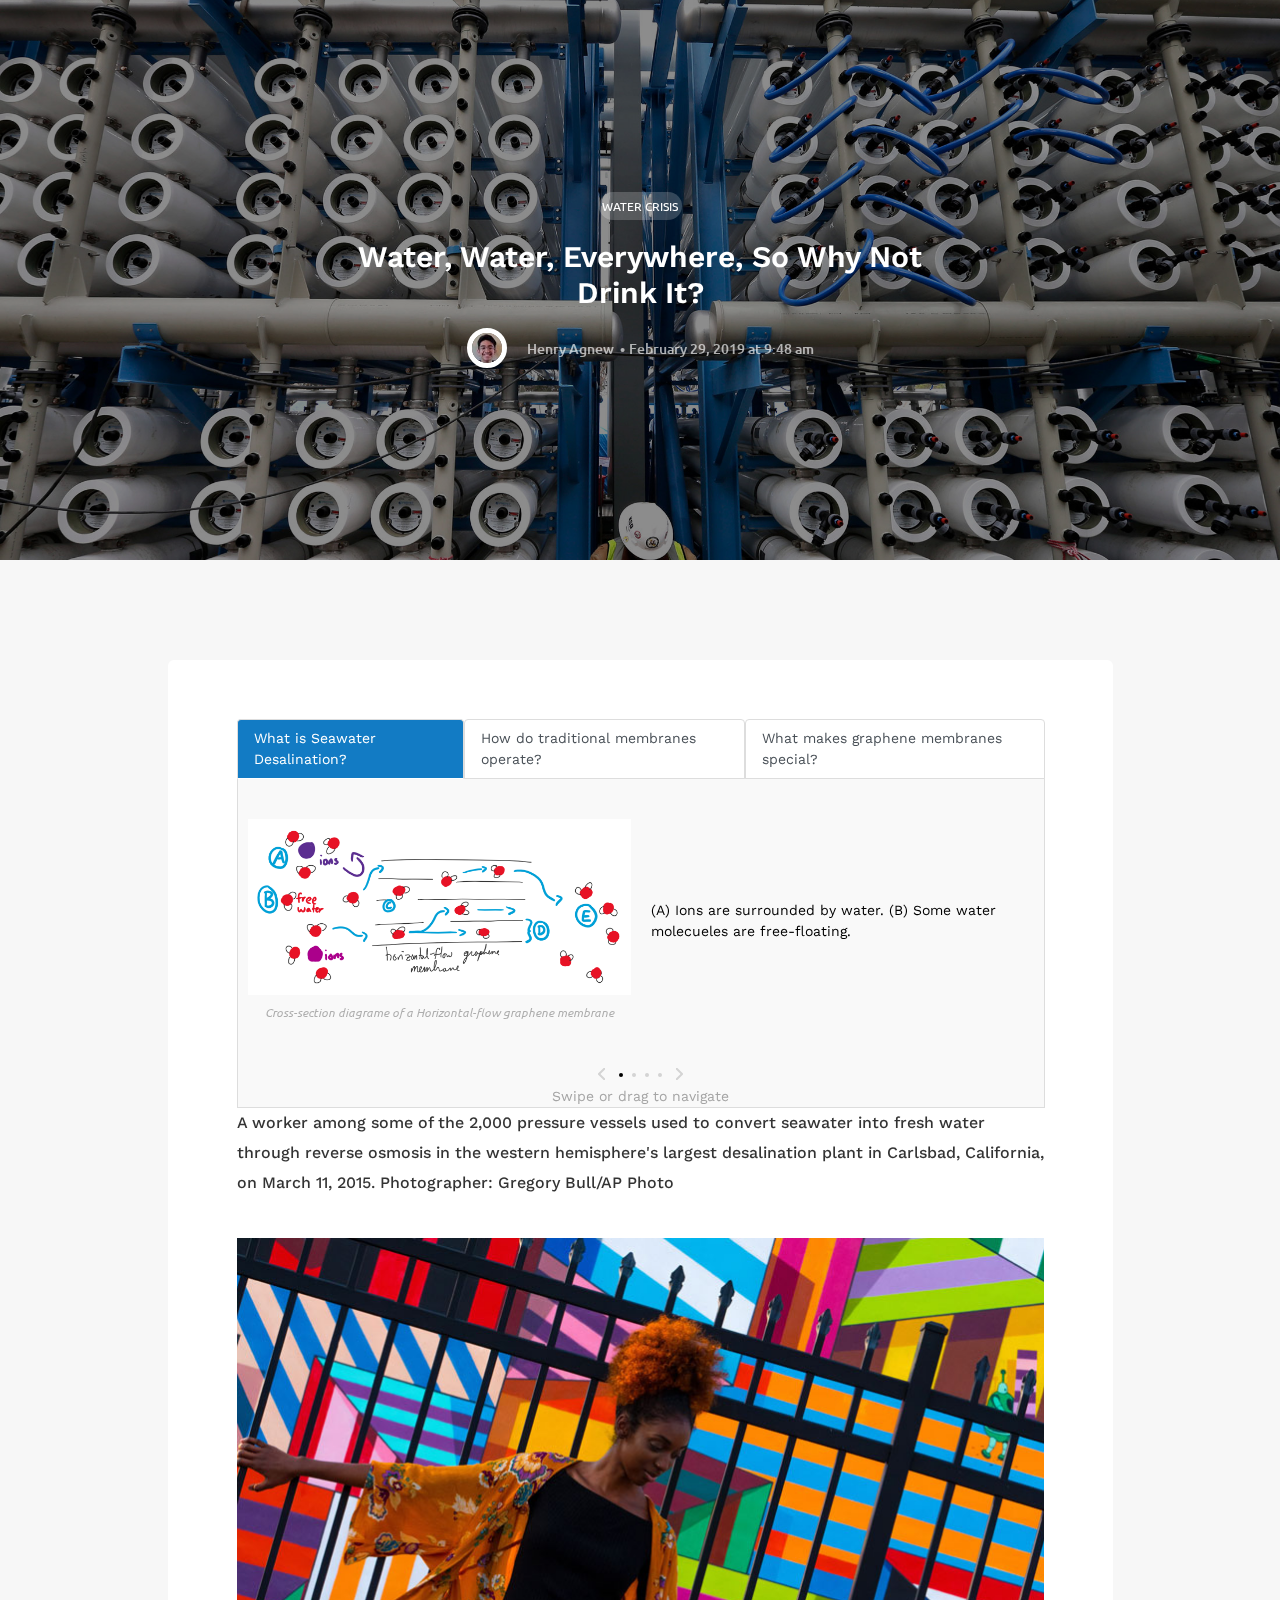
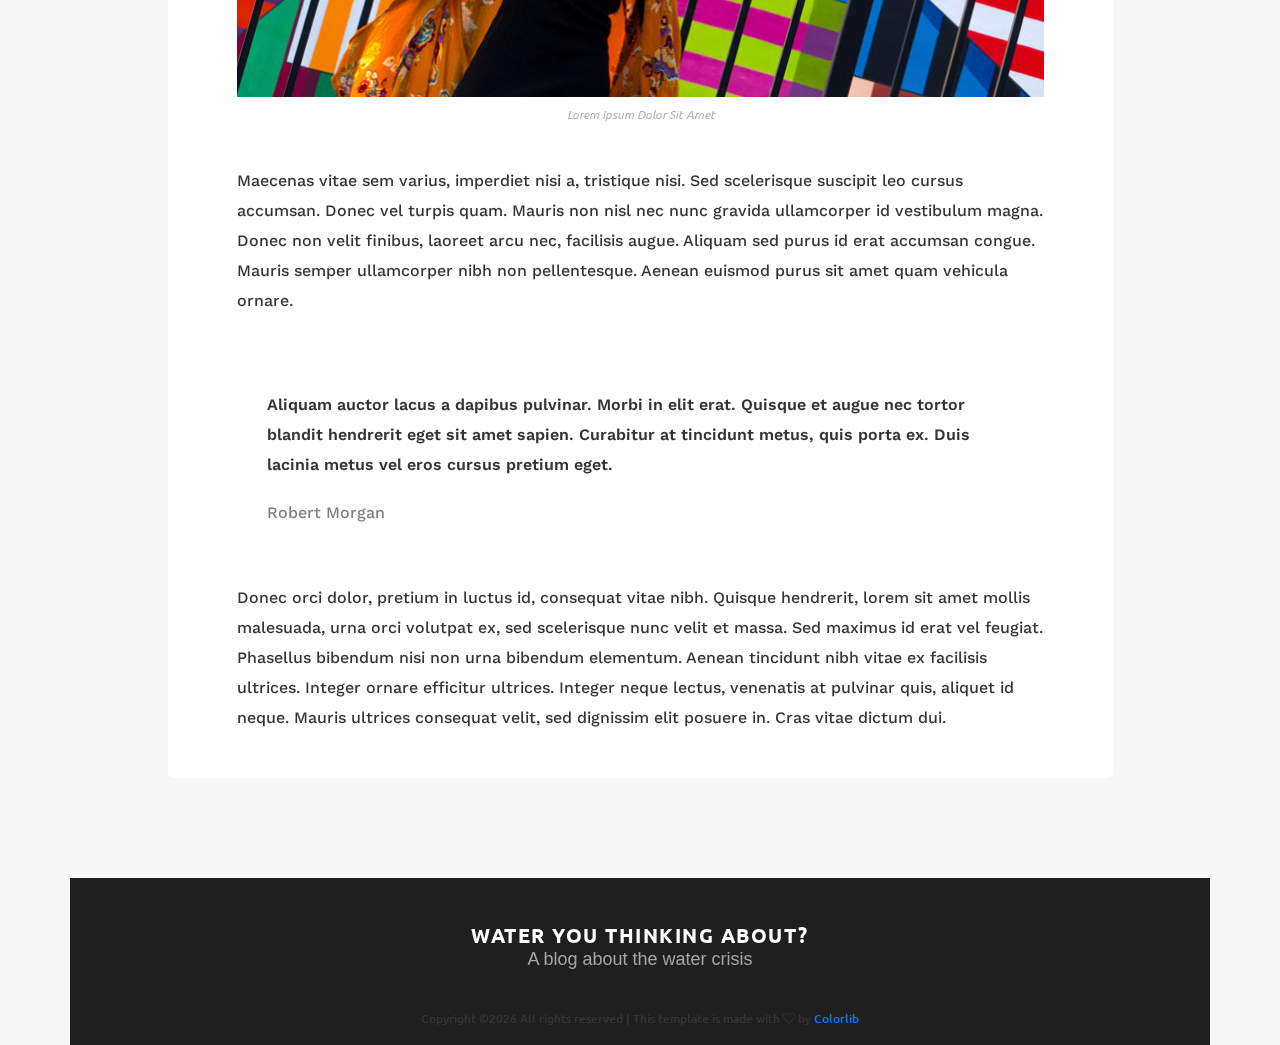
==== commit f000555f: "Centered Header" ====
--- a/index.html
+++ b/index.html
@@ -80,8 +80,11 @@
 												<div class="owl-carousel owl-theme sidebar_slider_one">
 													<div class="owl-item side_post">
 														<figure>
-															<img src="images/Article/horizontal.PNG" alt="Cross-section diagrame of a Horizontal-flow graphene membrane">
-															<figcaption>Cross-section diagrame of a Horizontal-flow graphene membrane</figcaption>
+															<img src="images/Article/horizontal.PNG"
+															     alt="Cross-section diagrame of a Horizontal-flow graphene membrane">
+															<figcaption>Cross-section diagrame of a Horizontal-flow
+															            graphene membrane
+															</figcaption>
 														</figure>
 														<div class="slide_text">
 															(A) Ions are surrounded by water.
@@ -91,8 +94,11 @@
 													
 													<div class="owl-item side_post">
 														<figure>
-															<img src="images/Article/horizontal.PNG" alt="Cross-section diagrame of a Horizontal-flow graphene membrane">
-															<figcaption>Cross-section diagrame of a Horizontal-flow graphene membrane</figcaption>
+															<img src="images/Article/horizontal.PNG"
+															     alt="Cross-section diagrame of a Horizontal-flow graphene membrane">
+															<figcaption>Cross-section diagrame of a Horizontal-flow
+															            graphene membrane
+															</figcaption>
 														</figure>
 														<div class="slide_text">
 															(C) Water molecueles are able to flow through the membrane/
@@ -101,8 +107,11 @@
 													
 													<div class="owl-item side_post">
 														<figure>
-															<img src="images/Article/horizontal.PNG" alt="Cross-section diagrame of a Horizontal-flow graphene membrane">
-															<figcaption>Cross-section diagrame of a Horizontal-flow graphene membrane</figcaption>
+															<img src="images/Article/horizontal.PNG"
+															     alt="Cross-section diagrame of a Horizontal-flow graphene membrane">
+															<figcaption>Cross-section diagrame of a Horizontal-flow
+															            graphene membrane
+															</figcaption>
 														</figure>
 														<div class="slide_text">
 															(D) Membrane thickness determines filtration properties.
@@ -111,8 +120,11 @@
 													
 													<div class="owl-item side_post">
 														<figure>
-															<img src="images/Article/horizontal.PNG" alt="Cross-section diagrame of a Horizontal-flow graphene membrane">
-															<figcaption>Cross-section diagrame of a Horizontal-flow graphene membrane</figcaption>
+															<img src="images/Article/horizontal.PNG"
+															     alt="Cross-section diagrame of a Horizontal-flow graphene membrane">
+															<figcaption>Cross-section diagrame of a Horizontal-flow
+															            graphene membrane
+															</figcaption>
 														</figure>
 														<div class="slide_text">
 															(E) Purified water is produced.
@@ -160,8 +172,11 @@
 												<div class="owl-carousel owl-theme sidebar_slider_two">
 													<div class="owl-item side_post">
 														<figure>
-															<img src="images/Article/horizontal.PNG" alt="Cross-section diagrame of a Horizontal-flow graphene membrane">
-															<figcaption>Cross-section diagrame of a Horizontal-flow graphene membrane</figcaption>
+															<img src="images/Article/horizontal.PNG"
+															     alt="Cross-section diagrame of a Horizontal-flow graphene membrane">
+															<figcaption>Cross-section diagrame of a Horizontal-flow
+															            graphene membrane
+															</figcaption>
 														</figure>
 														<div class="slide_text">
 															(A) Ions are surrounded by water.
@@ -171,8 +186,11 @@
 													
 													<div class="owl-item side_post">
 														<figure>
-															<img src="images/Article/horizontal.PNG" alt="Cross-section diagrame of a Horizontal-flow graphene membrane">
-															<figcaption>Cross-section diagrame of a Horizontal-flow graphene membrane</figcaption>
+															<img src="images/Article/horizontal.PNG"
+															     alt="Cross-section diagrame of a Horizontal-flow graphene membrane">
+															<figcaption>Cross-section diagrame of a Horizontal-flow
+															            graphene membrane
+															</figcaption>
 														</figure>
 														<div class="slide_text">
 															(C) Water molecueles are able to flow through the membrane/
@@ -181,8 +199,11 @@
 													
 													<div class="owl-item side_post">
 														<figure>
-															<img src="images/Article/horizontal.PNG" alt="Cross-section diagrame of a Horizontal-flow graphene membrane">
-															<figcaption>Cross-section diagrame of a Horizontal-flow graphene membrane</figcaption>
+															<img src="images/Article/horizontal.PNG"
+															     alt="Cross-section diagrame of a Horizontal-flow graphene membrane">
+															<figcaption>Cross-section diagrame of a Horizontal-flow
+															            graphene membrane
+															</figcaption>
 														</figure>
 														<div class="slide_text">
 															(D) Membrane thickness determines filtration properties.
@@ -191,8 +212,11 @@
 													
 													<div class="owl-item side_post">
 														<figure>
-															<img src="images/Article/horizontal.PNG" alt="Cross-section diagrame of a Horizontal-flow graphene membrane">
-															<figcaption>Cross-section diagrame of a Horizontal-flow graphene membrane</figcaption>
+															<img src="images/Article/horizontal.PNG"
+															     alt="Cross-section diagrame of a Horizontal-flow graphene membrane">
+															<figcaption>Cross-section diagrame of a Horizontal-flow
+															            graphene membrane
+															</figcaption>
 														</figure>
 														<div class="slide_text">
 															(E) Purified water is produced.
@@ -240,8 +264,11 @@
 												<div class="owl-carousel owl-theme sidebar_slider_three">
 													<div class="owl-item side_post">
 														<figure>
-															<img src="images/Article/horizontal.PNG" alt="Cross-section diagrame of a Horizontal-flow graphene membrane">
-															<figcaption>Cross-section diagrame of a Horizontal-flow graphene membrane</figcaption>
+															<img src="images/Article/horizontal.PNG"
+															     alt="Cross-section diagrame of a Horizontal-flow graphene membrane">
+															<figcaption>Cross-section diagrame of a Horizontal-flow
+															            graphene membrane
+															</figcaption>
 														</figure>
 														<div class="slide_text">
 															(A) Ions are surrounded by water.
@@ -251,8 +278,11 @@
 													
 													<div class="owl-item side_post">
 														<figure>
-															<img src="images/Article/horizontal.PNG" alt="Cross-section diagrame of a Horizontal-flow graphene membrane">
-															<figcaption>Cross-section diagrame of a Horizontal-flow graphene membrane</figcaption>
+															<img src="images/Article/horizontal.PNG"
+															     alt="Cross-section diagrame of a Horizontal-flow graphene membrane">
+															<figcaption>Cross-section diagrame of a Horizontal-flow
+															            graphene membrane
+															</figcaption>
 														</figure>
 														<div class="slide_text">
 															(C) Water molecueles are able to flow through the membrane/
@@ -261,8 +291,11 @@
 													
 													<div class="owl-item side_post">
 														<figure>
-															<img src="images/Article/horizontal.PNG" alt="Cross-section diagrame of a Horizontal-flow graphene membrane">
-															<figcaption>Cross-section diagrame of a Horizontal-flow graphene membrane</figcaption>
+															<img src="images/Article/horizontal.PNG"
+															     alt="Cross-section diagrame of a Horizontal-flow graphene membrane">
+															<figcaption>Cross-section diagrame of a Horizontal-flow
+															            graphene membrane
+															</figcaption>
 														</figure>
 														<div class="slide_text">
 															(D) Membrane thickness determines filtration properties.
@@ -271,8 +304,11 @@
 													
 													<div class="owl-item side_post">
 														<figure>
-															<img src="images/Article/horizontal.PNG" alt="Cross-section diagrame of a Horizontal-flow graphene membrane">
-															<figcaption>Cross-section diagrame of a Horizontal-flow graphene membrane</figcaption>
+															<img src="images/Article/horizontal.PNG"
+															     alt="Cross-section diagrame of a Horizontal-flow graphene membrane">
+															<figcaption>Cross-section diagrame of a Horizontal-flow
+															            graphene membrane
+															</figcaption>
 														</figure>
 														<div class="slide_text">
 															(E) Purified water is produced.
@@ -372,8 +408,8 @@
 					<div class="row row-lg-eq-height">
 						<div class="col-lg-12 order-lg-1 order-2">
 							<div class="footer_content">
-								<div class="footer_logo"><a href="#">Water you thinking about? A blog about the water
-								                                     crisis</a></div>
+								<div class="footer_logo"><a href="#">Water you thinking about?</a><h4>A blog about the water
+								                                                               crisis</h4></div>
 								<div class="copyright">
 									<!-- Link back to Colorlib can't be removed. Template is licensed under CC BY 3.0. -->
 									Copyright &copy;<script>document.write(new Date().getFullYear());</script>
--- a/styles/post_nosidebar.css
+++ b/styles/post_nosidebar.css
@@ -605,19 +605,6 @@
 	height: 100%;
 }
 
-.home_content {
-	position: absolute;
-	top: 52%;
-	left: 50%;
-	-webkit-transform: translate(-50%, -50%);
-	-moz-transform: translate(-50%, -50%);
-	-ms-transform: translate(-50%, -50%);
-	-o-transform: translate(-50%, -50%);
-	transform: translate(-50%, -50%);
-	max-width: 575px;
-	text-align: center;
-}
-
 .post_category {
 	margin: 0 auto;
 }
@@ -653,6 +640,7 @@
 	color: #FFFFFF;
 	font-weight: 600;
 	margin-top: 19px;
+	text-align: center;
 }
 
 .post_author {
@@ -1731,4 +1719,16 @@
 	border: 1px solid #ddd;
 	border-top: none;
 	background-color: #f9f9f9;
+}
+
+.home {
+	display: flex;
+	align-items: center;
+	justify-content: center;
+	flex-direction: column;
+}
+
+.home_content {
+	margin: 30px;
+	max-width: 575px;
 }--- a/styles/post_nosidebar_responsive.css
+++ b/styles/post_nosidebar_responsive.css
@@ -262,10 +262,6 @@
 
 @media only screen and (max-width: 767px)
 {
-	.home_content
-	{
-		top: 58%;
-	}
 	.section_tags
 	{
 		display: none;
@@ -331,12 +327,6 @@
 	{
 		height: 60px;
 	}
-	.home_content
-	{
-		width: 100%;
-		padding-left: 15px;
-		padding-right: 15px;
-	}
 	.post_title
 	{
 		font-size: 20px;
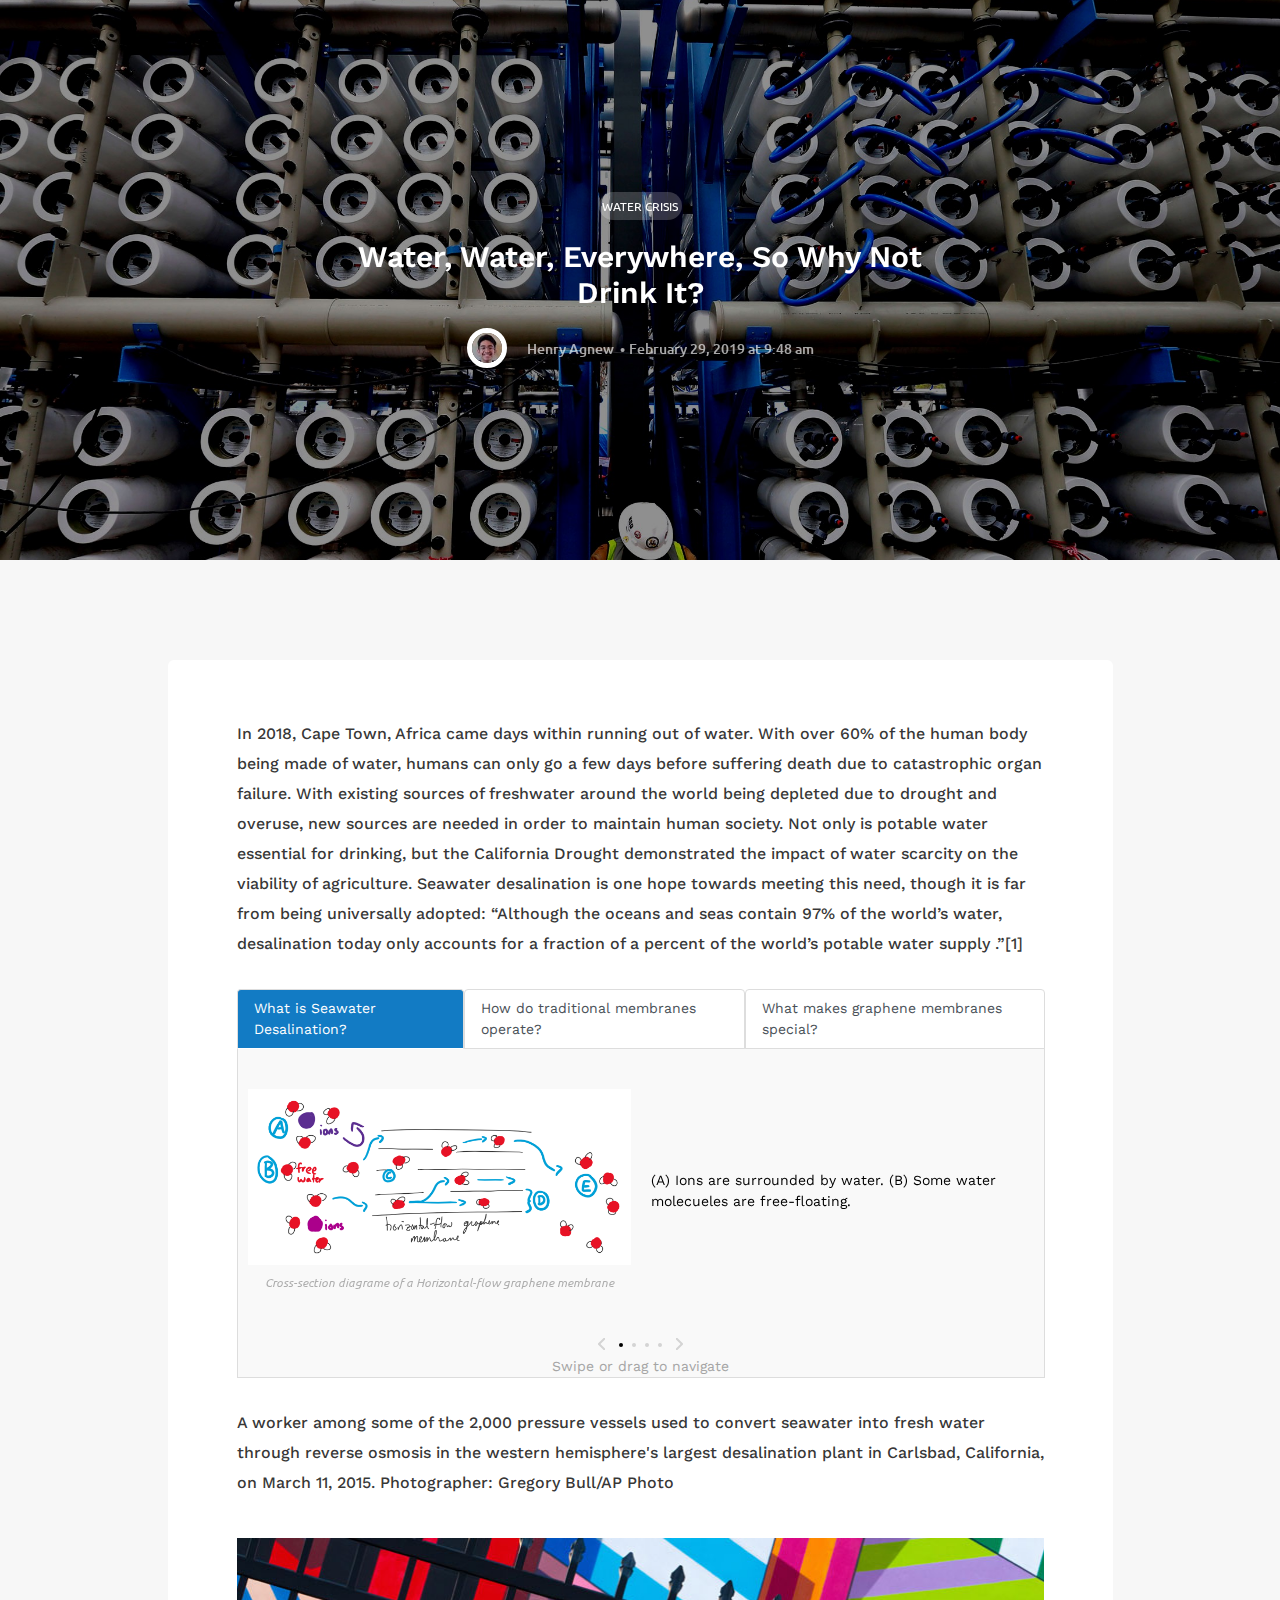
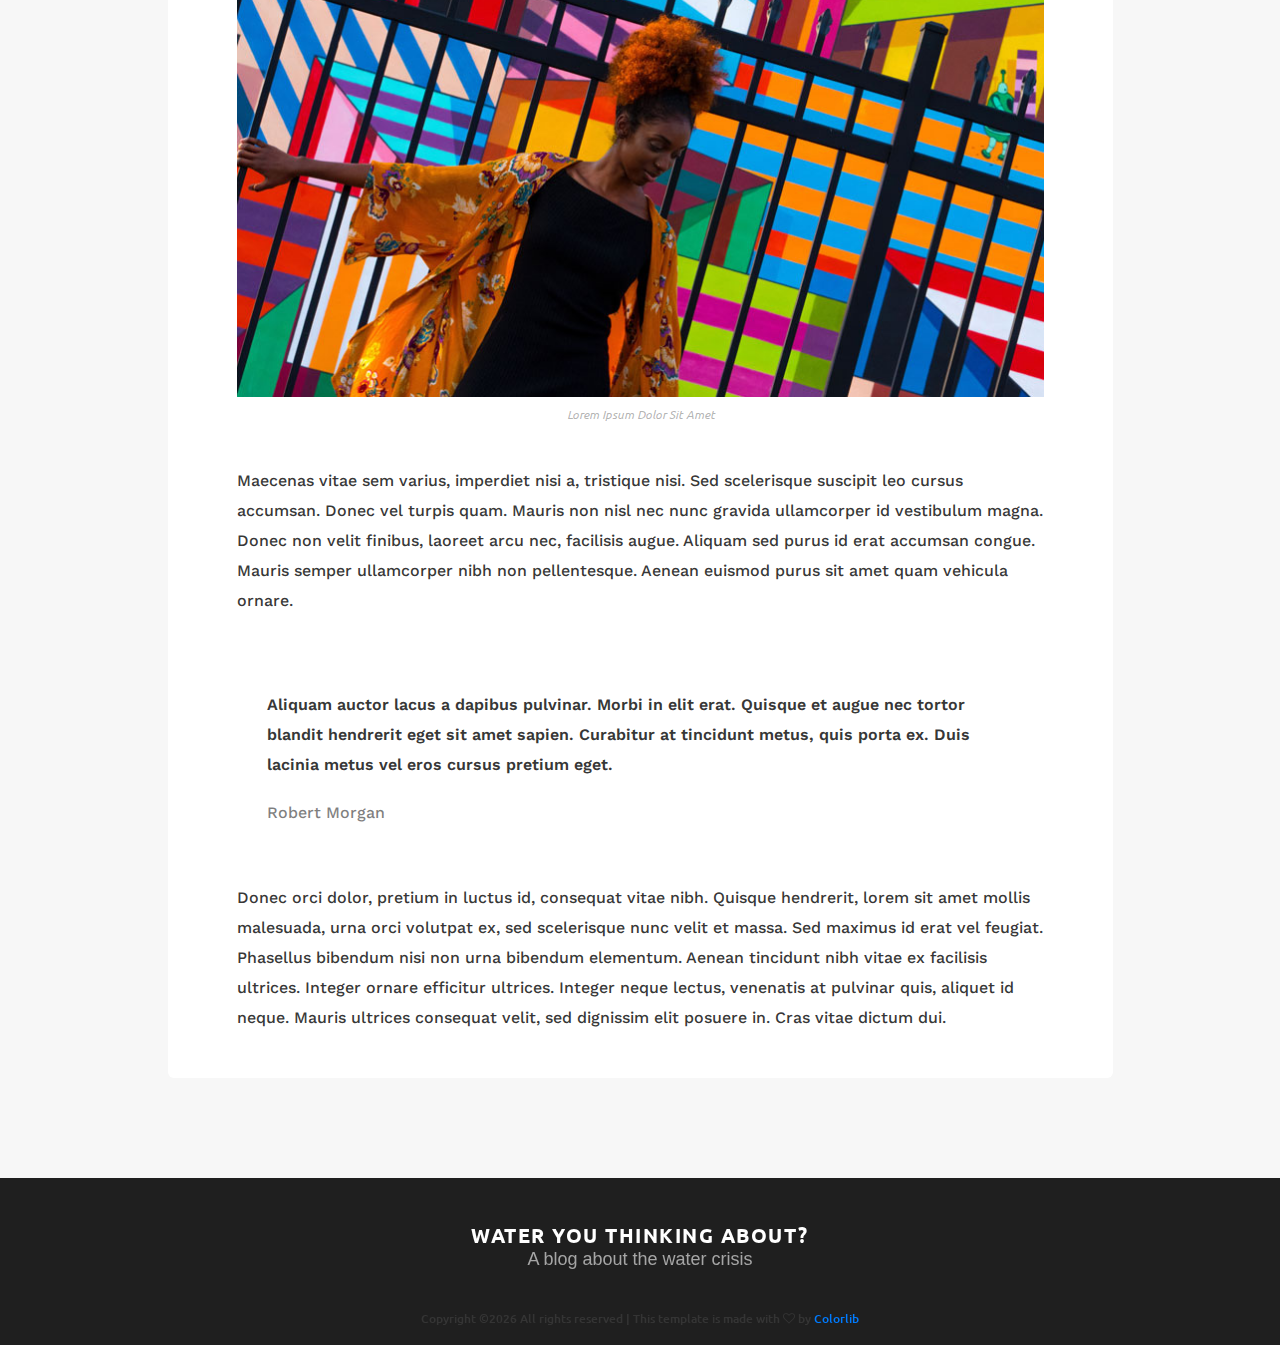
==== commit c9dd277c: "Pre-darkened pipes image" ====
--- a/index.html
+++ b/index.html
@@ -22,7 +22,7 @@
 	<!-- Home -->
 	
 	<div class="home">
-		<div class="home_background parallax-window" data-parallax="scroll" data-image-src="images/pipes.jpg"
+		<div class="home_background parallax-window" data-parallax="scroll" data-image-src="images/Article/pipes.jpg"
 		     data-speed="0.8"></div>
 		<div class="home_content">
 			<div class="post_category trans_200"><a href="category.html" class="trans_200">Water Crisis</a></div>
@@ -50,6 +50,25 @@
 						<!-- Post Body -->
 						
 						<div class="post_body">
+							<p class="post_p">In 2018, Cape Town, Africa came days within running out of water. With
+							                  over 60% of the human
+							                  body being made of water, humans can only go a few days before suffering
+							                  death due to
+							                  catastrophic organ failure. With existing sources of freshwater around the
+							                  world being
+							                  depleted due to drought and overuse, new sources are needed in order to
+							                  maintain human
+							                  society. Not only is potable water essential for drinking, but the
+							                  California Drought
+							                  demonstrated the impact of water scarcity on the viability of agriculture.
+							                  Seawater
+							                  desalination is one hope towards meeting this need, though it is far from
+							                  being universally
+							                  adopted: “Although the oceans and seas contain 97% of the world’s water,
+							                  desalination today
+							                  only accounts for a fraction of a percent of the world’s potable water
+							                  supply .”[1]</p>
+							
 							<div class="academy-tabs-content">
 								<ul class="nav nav-tabs" id="myTab" role="tablist">
 									<li class="nav-item">
@@ -351,81 +370,81 @@
 										</div>
 									</div>
 								</div>
-								
-								<p class="post_p">A worker among some of the 2,000 pressure vessels used to convert
-								                  seawater
-								                  into fresh water through reverse osmosis in the western hemisphere's
-								                  largest desalination plant in Carlsbad, California, on March 11, 2015.
-								                  Photographer: Gregory Bull/AP Photo</p>
-								<figure>
-									<img src="images/post_body.jpg" alt="">
-									<figcaption>Lorem Ipsum Dolor Sit Amet</figcaption>
-								</figure>
-								<p class="post_p">Maecenas vitae sem varius, imperdiet nisi a, tristique nisi. Sed
-								                  scelerisque suscipit leo cursus accumsan. Donec vel turpis quam.
-								                  Mauris
-								                  non nisl nec nunc gravida ullamcorper id vestibulum magna. Donec non
-								                  velit
-								                  finibus, laoreet arcu nec, facilisis augue. Aliquam sed purus id erat
-								                  accumsan congue. Mauris semper ullamcorper nibh non pellentesque.
-								                  Aenean
-								                  euismod purus sit amet quam vehicula ornare.</p>
-								<div class="post_quote">
-									<p class="post_p">Aliquam auctor lacus a dapibus pulvinar. Morbi in elit erat.
-									                  Quisque
-									                  et augue nec tortor blandit hendrerit eget sit amet sapien.
-									                  Curabitur
-									                  at tincidunt metus, quis porta ex. Duis lacinia metus vel eros
-									                  cursus
-									                  pretium eget.</p>
-									<div class="post_quote_source">Robert Morgan</div>
-								</div>
-								<p class="post_p">Donec orci dolor, pretium in luctus id, consequat vitae nibh. Quisque
-								                  hendrerit, lorem sit amet mollis malesuada, urna orci volutpat ex, sed
-								                  scelerisque nunc velit et massa. Sed maximus id erat vel feugiat.
-								                  Phasellus bibendum nisi non urna bibendum elementum. Aenean tincidunt
-								                  nibh
-								                  vitae ex facilisis ultrices. Integer ornare efficitur ultrices.
-								                  Integer
-								                  neque lectus, venenatis at pulvinar quis, aliquet id neque. Mauris
-								                  ultrices consequat velit, sed dignissim elit posuere in. Cras vitae
-								                  dictum
-								                  dui.</p>
-							
-							
 							</div>
+							<p class="post_p">A worker among some of the 2,000 pressure vessels used to convert
+							                  seawater
+							                  into fresh water through reverse osmosis in the western hemisphere's
+							                  largest desalination plant in Carlsbad, California, on March 11, 2015.
+							                  Photographer: Gregory Bull/AP Photo</p>
+							<figure>
+								<img src="images/post_body.jpg" alt="">
+								<figcaption>Lorem Ipsum Dolor Sit Amet</figcaption>
+							</figure>
+							<p class="post_p">Maecenas vitae sem varius, imperdiet nisi a, tristique nisi. Sed
+							                  scelerisque suscipit leo cursus accumsan. Donec vel turpis quam.
+							                  Mauris
+							                  non nisl nec nunc gravida ullamcorper id vestibulum magna. Donec non
+							                  velit
+							                  finibus, laoreet arcu nec, facilisis augue. Aliquam sed purus id erat
+							                  accumsan congue. Mauris semper ullamcorper nibh non pellentesque.
+							                  Aenean
+							                  euismod purus sit amet quam vehicula ornare.</p>
+							<div class="post_quote">
+								<p class="post_p">Aliquam auctor lacus a dapibus pulvinar. Morbi in elit erat.
+								                  Quisque
+								                  et augue nec tortor blandit hendrerit eget sit amet sapien.
+								                  Curabitur
+								                  at tincidunt metus, quis porta ex. Duis lacinia metus vel eros
+								                  cursus
+								                  pretium eget.</p>
+								<div class="post_quote_source">Robert Morgan</div>
+							</div>
+							<p class="post_p">Donec orci dolor, pretium in luctus id, consequat vitae nibh. Quisque
+							                  hendrerit, lorem sit amet mollis malesuada, urna orci volutpat ex, sed
+							                  scelerisque nunc velit et massa. Sed maximus id erat vel feugiat.
+							                  Phasellus bibendum nisi non urna bibendum elementum. Aenean tincidunt
+							                  nibh
+							                  vitae ex facilisis ultrices. Integer ornare efficitur ultrices.
+							                  Integer
+							                  neque lectus, venenatis at pulvinar quis, aliquet id neque. Mauris
+							                  ultrices consequat velit, sed dignissim elit posuere in. Cras vitae
+							                  dictum
+							                  dui.</p>
+						
+						
 						</div>
 					</div>
-				
 				</div>
 			
 			</div>
-			
-			<!-- Footer -->
-			
-			<footer class="footer">
-				<div class="container">
-					<div class="row row-lg-eq-height">
-						<div class="col-lg-12 order-lg-1 order-2">
-							<div class="footer_content">
-								<div class="footer_logo"><a href="#">Water you thinking about?</a><h4>A blog about the water
-								                                                               crisis</h4></div>
-								<div class="copyright">
-									<!-- Link back to Colorlib can't be removed. Template is licensed under CC BY 3.0. -->
-									Copyright &copy;<script>document.write(new Date().getFullYear());</script>
-									All rights reserved | This template is made with <i class="fa fa-heart-o"
-									                                                    aria-hidden="true"></i> by <a
-										href="https://colorlib.com" target="_blank">Colorlib</a>
-									<!-- Link back to Colorlib can't be removed. Template is licensed under CC BY 3.0. -->
-								</div>
+		
+		</div>
+		
+		<!-- Footer -->
+		
+		<footer class="footer">
+			<div class="container">
+				<div class="row row-lg-eq-height">
+					<div class="col-lg-12 order-lg-1 order-2">
+						<div class="footer_content">
+							<div class="footer_logo"><a href="#">Water you thinking about?</a><h4>A blog about the
+							                                                                      water
+							                                                                      crisis</h4></div>
+							<div class="copyright">
+								<!-- Link back to Colorlib can't be removed. Template is licensed under CC BY 3.0. -->
+								Copyright &copy;<script>document.write(new Date().getFullYear());</script>
+								All rights reserved | This template is made with <i class="fa fa-heart-o"
+								                                                    aria-hidden="true"></i> by <a
+									href="https://colorlib.com" target="_blank">Colorlib</a>
+								<!-- Link back to Colorlib can't be removed. Template is licensed under CC BY 3.0. -->
 							</div>
 						</div>
 					</div>
 				</div>
-			</footer>
-		</div>
-	
+			</div>
+		</footer>
 	</div>
+
 </div>
 <script src="js/jquery-3.2.1.min.js"></script>
 <script src="styles/bootstrap4/popper.js"></script>
--- a/styles/post_nosidebar.css
+++ b/styles/post_nosidebar.css
@@ -241,7 +241,7 @@
 
 .parallax-window {
 	min-height: 400px;
-	background: #00000073;
+	/*background: #00000073;*/
 }
 
 .nopadding {
@@ -1731,4 +1731,8 @@
 .home_content {
 	margin: 30px;
 	max-width: 575px;
+}
+
+.academy-tabs-content {
+    margin: 30px 0;
 }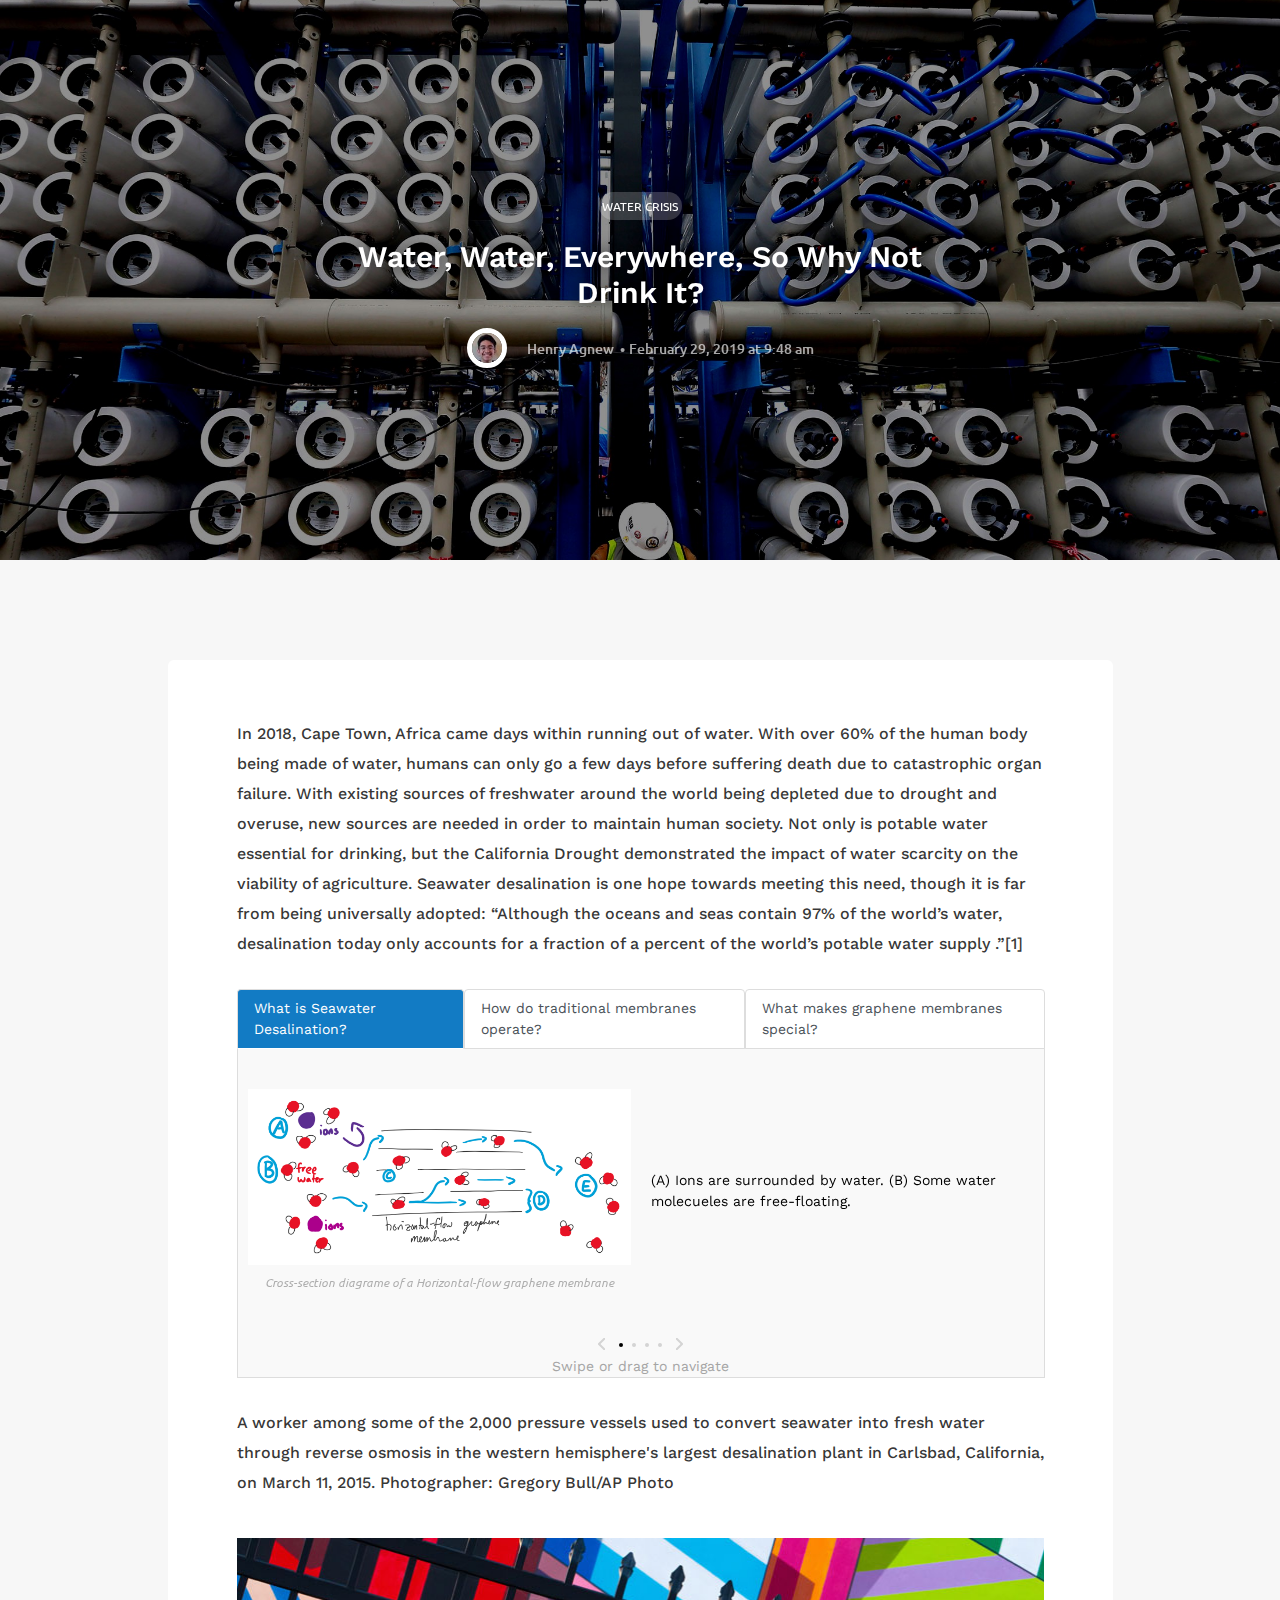
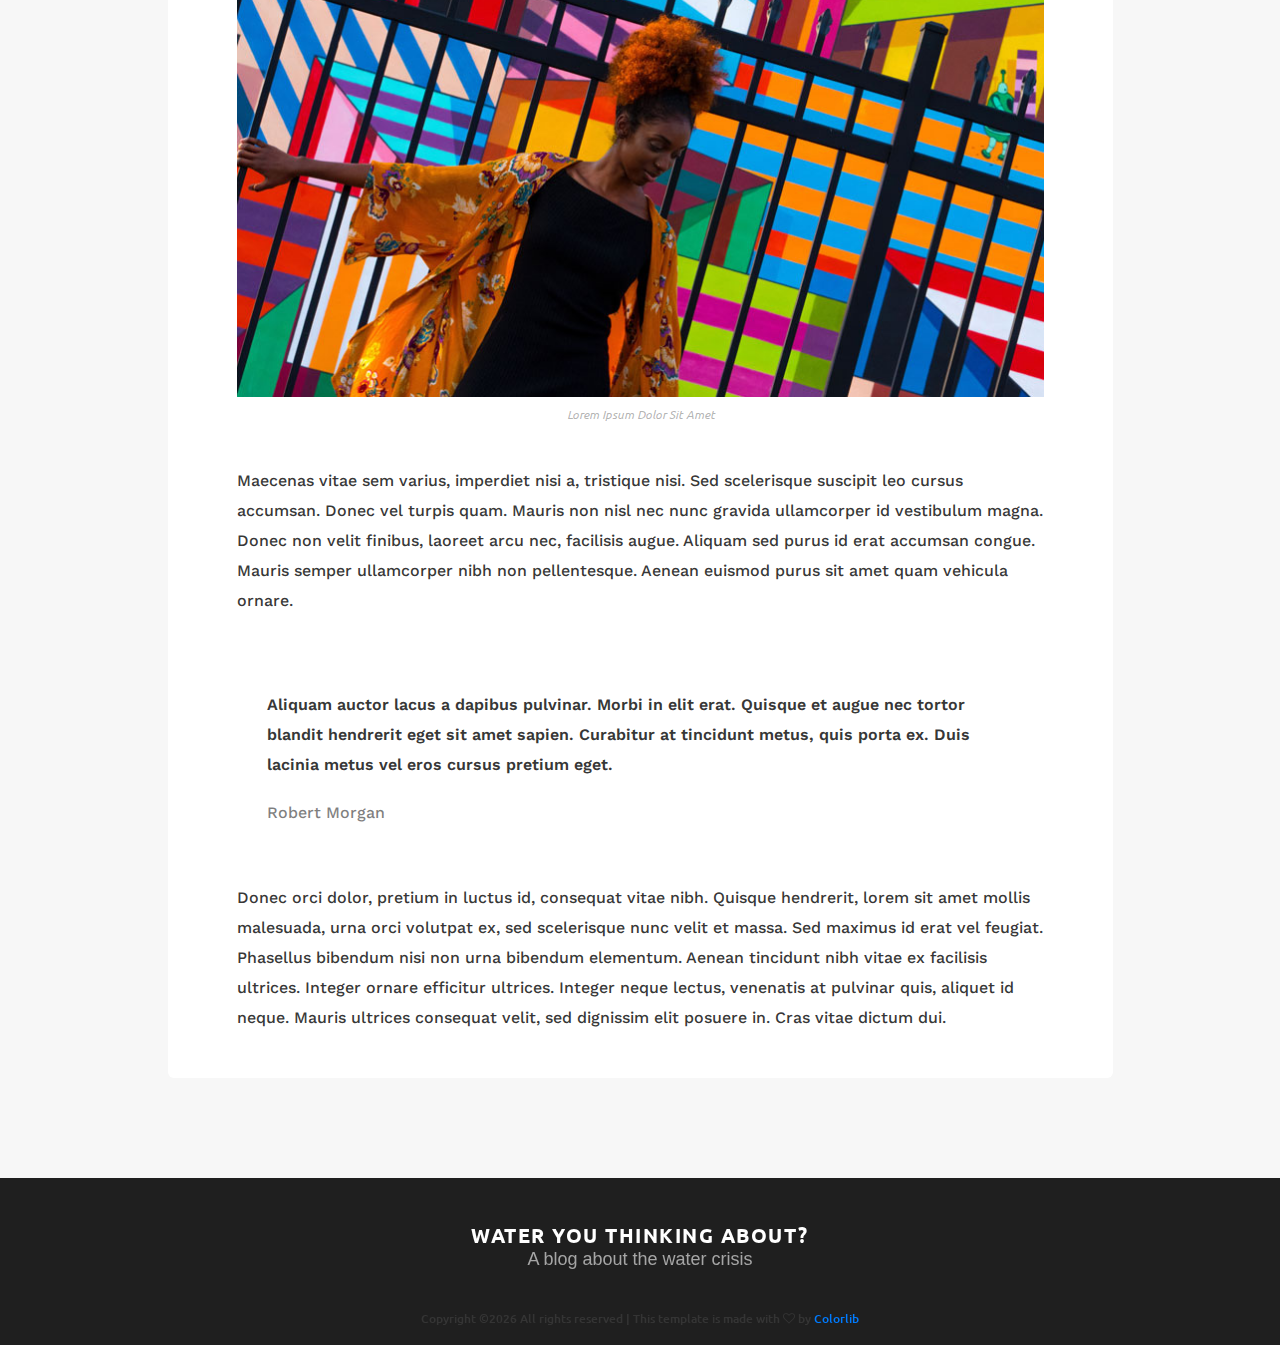
==== commit f4ccdd7f: "Prev fix" ====
--- a/index.html
+++ b/index.html
@@ -336,7 +336,7 @@
 												</div>
 												<div class="sidebar_slider_nav">
 													<div class="custom_nav_container sidebar_slider_nav_container">
-														<div class="custom_prev custom_prev_two">
+														<div class="custom_prev custom_prev_three">
 															<svg version="1.1" xmlns="http://www.w3.org/2000/svg"
 															     xmlns:xlink="http://www.w3.org/1999/xlink" x="0px"
 															     y="0px"
--- a/styles/post_nosidebar.css
+++ b/styles/post_nosidebar.css
@@ -634,13 +634,14 @@
 	color: rgba(0, 0, 0, 0.8);
 }
 
-.post_title {
-	font-size: 30px;
-	line-height: 1.2;
-	color: #FFFFFF;
-	font-weight: 600;
-	margin-top: 19px;
-	text-align: center;
+.post_title {
+	font-size: 30px;
+	line-height: 1.2;
+	color: #FFFFFF;
+	font-weight: 600;
+	margin-top: 19px;
+	text-align: center;
+	text-shadow: 1px 1px 20px black;
 }
 
 .post_author {
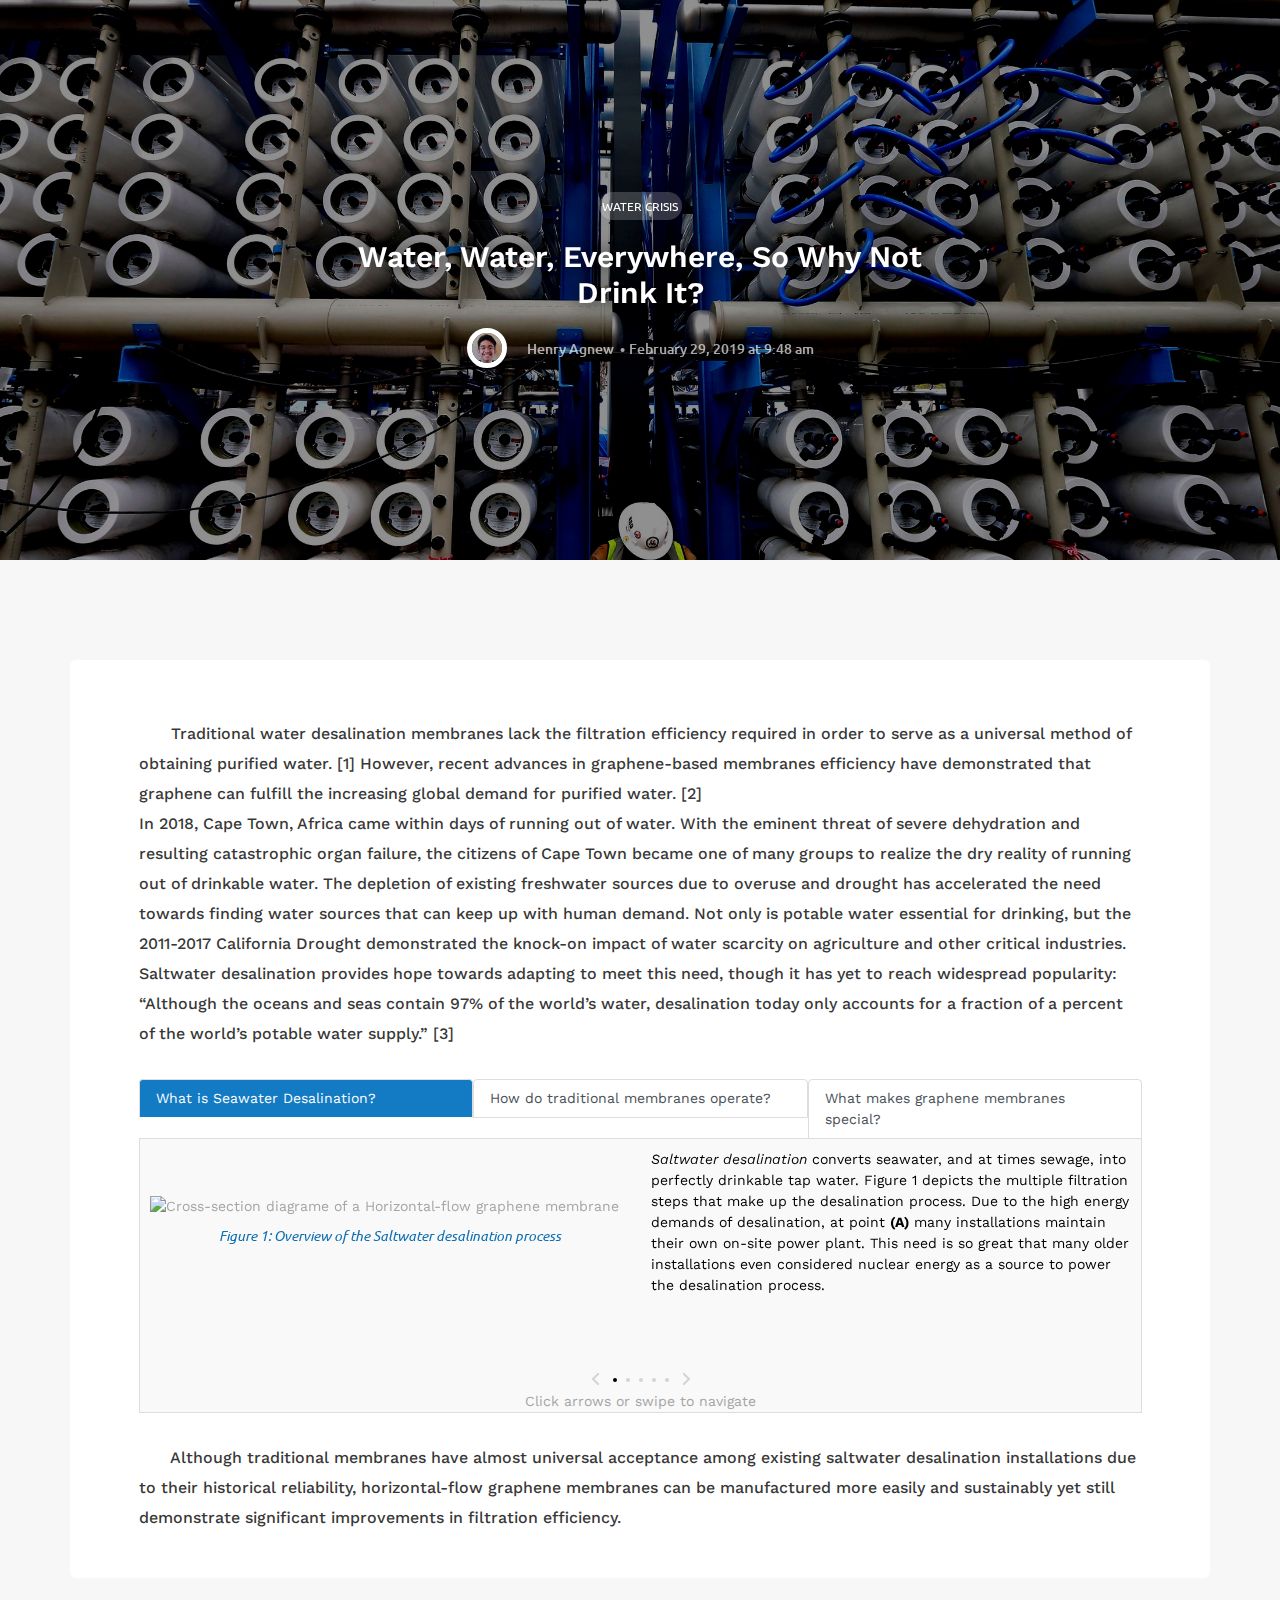
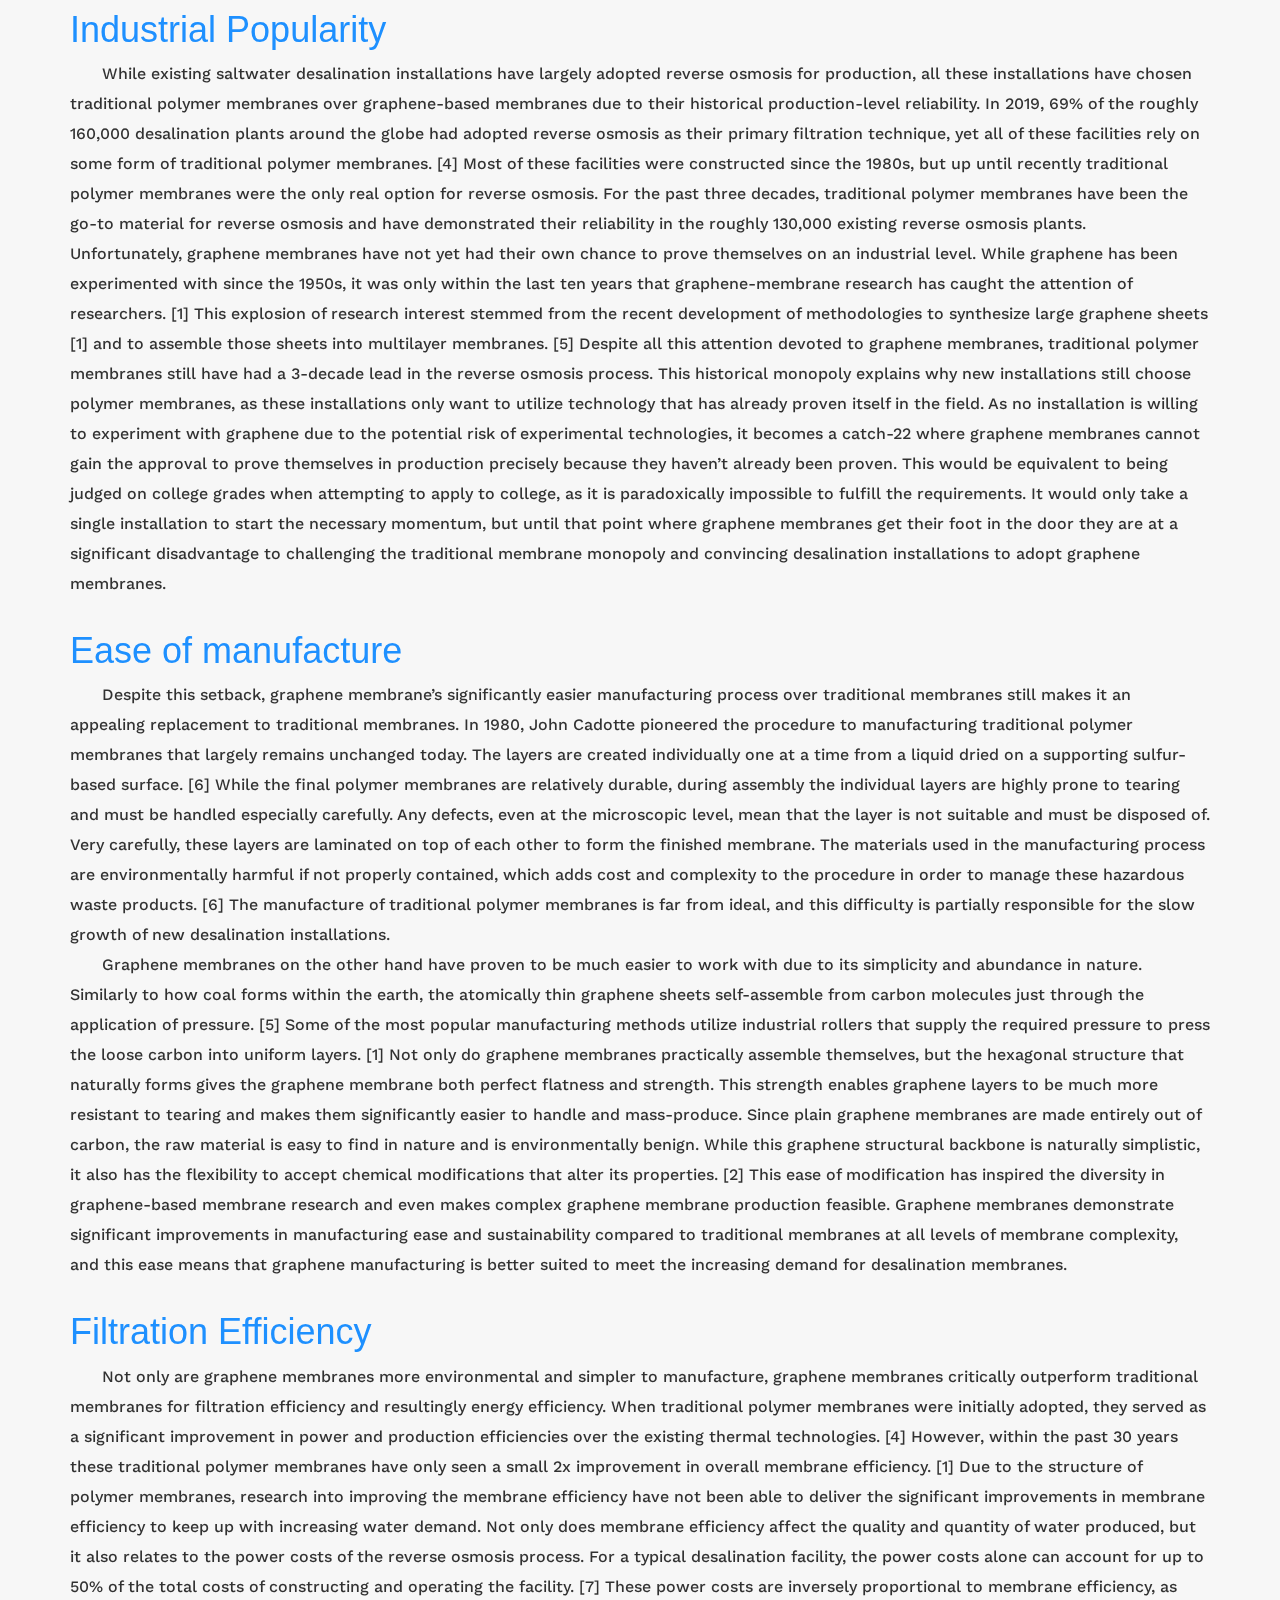
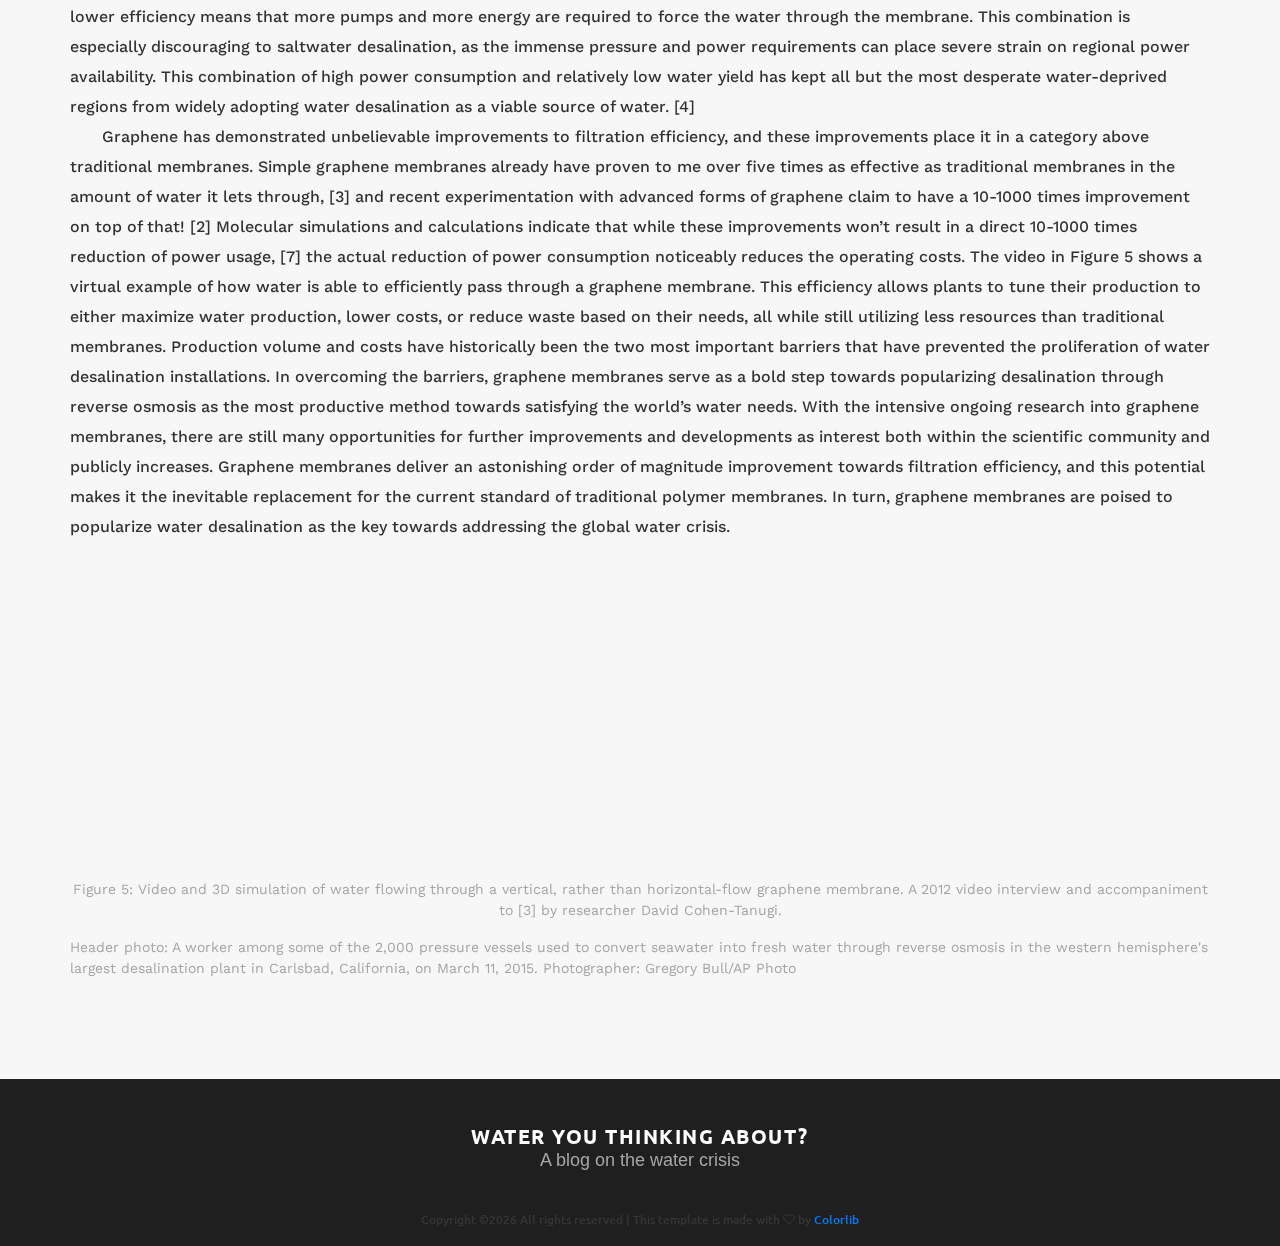
==== commit c207b61d: "Article content First Draft" ====
--- a/index.html
+++ b/index.html
@@ -44,30 +44,29 @@
 				
 				<!-- Post Content -->
 				
-				<div class="col-lg-10 offset-lg-1">
+				<div class="col-lg-12">
 					<div class="post_content">
 						
 						<!-- Post Body -->
 						
 						<div class="post_body">
-							<p class="post_p">In 2018, Cape Town, Africa came days within running out of water. With
-							                  over 60% of the human
-							                  body being made of water, humans can only go a few days before suffering
-							                  death due to
-							                  catastrophic organ failure. With existing sources of freshwater around the
-							                  world being
-							                  depleted due to drought and overuse, new sources are needed in order to
-							                  maintain human
-							                  society. Not only is potable water essential for drinking, but the
-							                  California Drought
-							                  demonstrated the impact of water scarcity on the viability of agriculture.
-							                  Seawater
-							                  desalination is one hope towards meeting this need, though it is far from
-							                  being universally
-							                  adopted: “Although the oceans and seas contain 97% of the world’s water,
-							                  desalination today
-							                  only accounts for a fraction of a percent of the world’s potable water
-							                  supply .”[1]</p>
+							<p class="post_p">
+								&emsp;&emsp;Traditional water desalination membranes lack the filtration efficiency
+								required in order to serve as a universal method of obtaining purified water. [1]
+								However, recent advances in graphene-based membranes efficiency have demonstrated that
+								graphene can fulfill the increasing global demand for purified water. [2]
+								<br/>
+								In 2018, Cape Town, Africa came within days of running out of water. With the eminent
+								threat of severe dehydration and resulting catastrophic organ failure, the citizens of
+								Cape Town became one of many groups to realize the dry reality of running out of
+								drinkable water. The depletion of existing freshwater sources due to overuse and drought
+								has accelerated the need towards finding water sources that can keep up with human
+								demand. Not only is potable water essential for drinking, but the 2011-2017 California
+								Drought demonstrated the knock-on impact of water scarcity on agriculture and other
+								critical industries. Saltwater desalination provides hope towards adapting to meet this
+								need, though it has yet to reach widespread popularity: “Although the oceans and seas
+								contain 97% of the world’s water, desalination today only accounts for a fraction of a
+								percent of the world’s potable water supply.” [3]</p>
 							
 							<div class="academy-tabs-content">
 								<ul class="nav nav-tabs" id="myTab" role="tablist">
@@ -99,54 +98,101 @@
 												<div class="owl-carousel owl-theme sidebar_slider_one">
 													<div class="owl-item side_post">
 														<figure>
-															<img src="images/Article/horizontal.PNG"
+															<img src="images/Article/1/A.jpg"
 															     alt="Cross-section diagrame of a Horizontal-flow graphene membrane">
-															<figcaption>Cross-section diagrame of a Horizontal-flow
-															            graphene membrane
-															</figcaption>
-														</figure>
-														<div class="slide_text">
-															(A) Ions are surrounded by water.
-															(B) Some water molecueles are free-floating.
-														</div>
-													</div>
-													
-													<div class="owl-item side_post">
-														<figure>
-															<img src="images/Article/horizontal.PNG"
+															<figcaption>Figure 1: Overview of the Saltwater desalination
+															            process
+															</figcaption>
+														</figure>
+														<div class="slide_text">
+															<i>Saltwater desalination</i>
+															converts seawater, and at times sewage, into perfectly
+															drinkable tap water. Figure 1 depicts the multiple
+															filtration steps that make up the desalination process. Due
+															to the high energy demands of desalination, at point
+															<b>(A)</b> many installations maintain their own on-site
+															power plant. This need is so great that many older
+															installations even considered nuclear energy as a source to
+															power the desalination process.
+														</div>
+													</div>
+													
+													<div class="owl-item side_post">
+														<figure>
+															<img src="images/Article/1/B.jpg"
 															     alt="Cross-section diagrame of a Horizontal-flow graphene membrane">
-															<figcaption>Cross-section diagrame of a Horizontal-flow
-															            graphene membrane
-															</figcaption>
-														</figure>
-														<div class="slide_text">
-															(C) Water molecueles are able to flow through the membrane/
-														</div>
-													</div>
-													
-													<div class="owl-item side_post">
-														<figure>
-															<img src="images/Article/horizontal.PNG"
+															<figcaption>Figure 1: Overview of the Saltwater desalination
+															            process
+															</figcaption>
+														</figure>
+														<div class="slide_text">
+															Powered pumps drive seawater into <b>(B)</b>, the
+															preliminary
+															filtration process. Just like how a kitchen colander
+															separates solids from liquids, the sand and other particle
+															filters trap debris like seaweed while still allowing
+															liquids to pass through unaffected. At <b>(C)</b>, even more
+															powerful pumps greatly increase the water pressure and move
+															the partially-filtered liquids towards the next step.
+														</div>
+													</div>
+													
+													<div class="owl-item side_post">
+														<figure>
+															<img src="images/Article/1/C.jpg"
 															     alt="Cross-section diagrame of a Horizontal-flow graphene membrane">
-															<figcaption>Cross-section diagrame of a Horizontal-flow
-															            graphene membrane
-															</figcaption>
-														</figure>
-														<div class="slide_text">
-															(D) Membrane thickness determines filtration properties.
-														</div>
-													</div>
-													
-													<div class="owl-item side_post">
-														<figure>
-															<img src="images/Article/horizontal.PNG"
+															<figcaption>Figure 1: Overview of the Saltwater desalination
+															            process
+															</figcaption>
+														</figure>
+														<div class="slide_text">
+															This high-pressure water at <b>(D)</b> now undergoes an
+															intense round of filtering called <i>Reverse Osmosis</i>.
+															<i>Reverse Osmosis</i> is the process of using high pressure
+															to force water through a selective membrane. The pores in
+															the membrane are so small that only water molecules can pass
+															through, leaving unwanted molecules on the other side of the
+															membrane. However, this process is not as easy or as simple
+															as it might appear. Just like trying to drink a milkshake
+															with a tiny straw, the small pore size means that it takes a
+															lot of force in order to coerce the water to squeeze through
+															the pores. <i>[Continued></i></div>
+													</div>
+													
+													<div class="owl-item side_post">
+														<figure>
+															<img src="images/Article/1/C.jpg"
 															     alt="Cross-section diagrame of a Horizontal-flow graphene membrane">
-															<figcaption>Cross-section diagrame of a Horizontal-flow
-															            graphene membrane
-															</figcaption>
-														</figure>
-														<div class="slide_text">
-															(E) Purified water is produced.
+															<figcaption>Figure 1: Overview of the Saltwater desalination
+															            process
+															</figcaption>
+														</figure>
+														<div class="slide_text">
+															[Continued> This difficulty directly contributes to the high
+															pressures and high energy requirement of water desalination,
+															as desalination plants commonly utilize pressures of up to
+															82 times that of atmospheric pressure are required in order
+															to force water through at acceptable speeds. Even with this
+															high pressure, current water desalination methods still have
+															limited throughput due to the resistance of water towards
+															flowing through the membrane. This reverse osmosis process
+															at <b>(D)</b> has the most potential for improvement and is
+															the
+															most popular for current research and developments.
+														</div>
+													</div>
+													<div class="owl-item side_post">
+														<figure>
+															<img src="images/Article/1/D.jpg"
+															     alt="Cross-section diagrame of a Horizontal-flow graphene membrane">
+															<figcaption>Figure 1: Overview of the Saltwater desalination
+															            process
+															</figcaption>
+														</figure>
+														<div class="slide_text">
+															At <b>(E)</b>, the treated water is finally able to be sent
+															off to consumers, now perfectly clean and devoid of seawater
+															contaminants.
 														</div>
 													</div>
 												</div>
@@ -165,6 +211,7 @@
 														<ul class="custom_dots custom_dots_one">
 															<li class="custom_dot custom_dot_one active"><span></span>
 															</li>
+															<li class="custom_dot custom_dot_one"><span></span></li>
 															<li class="custom_dot custom_dot_one"><span></span></li>
 															<li class="custom_dot custom_dot_one"><span></span></li>
 															<li class="custom_dot custom_dot_one"><span></span></li>
@@ -180,7 +227,7 @@
 											</svg>
 														</div>
 													</div>
-													<div>Swipe or drag to navigate</div>
+													<div>Click arrows or swipe to navigate</div>
 												</div>
 											</div>
 										</div>
@@ -191,54 +238,80 @@
 												<div class="owl-carousel owl-theme sidebar_slider_two">
 													<div class="owl-item side_post">
 														<figure>
-															<img src="images/Article/horizontal.PNG"
+															<img src="images/Article/Aquaporin.PNG"
 															     alt="Cross-section diagrame of a Horizontal-flow graphene membrane">
-															<figcaption>Cross-section diagrame of a Horizontal-flow
+															<figcaption>Figure 2: Cross-section diagram of a Horizontal-flow
 															            graphene membrane
 															</figcaption>
 														</figure>
 														<div class="slide_text">
-															(A) Ions are surrounded by water.
-															(B) Some water molecueles are free-floating.
-														</div>
-													</div>
-													
-													<div class="owl-item side_post">
-														<figure>
-															<img src="images/Article/horizontal.PNG"
-															     alt="Cross-section diagrame of a Horizontal-flow graphene membrane">
-															<figcaption>Cross-section diagrame of a Horizontal-flow
+															Currently, most water desalination installations utilize
+															traditional polymer membranes such as Aquaporin as depicted
+															in Figure 2 in order to carry out reverse osmosis. Polymers
+															are repeating chains of molecules that form a larger
+															structure, similarly to how chain links link together in
+															order to form the complete chain.
+														</div>
+													</div>
+													
+													<div class="owl-item side_post">
+														<figure>
+															<img src="images/Article/Aquaporin.PNG"
+															     alt="Figure 2: Cross-section diagram of a Horizontal-flow graphene membrane">
+															<figcaption>Figure 2: Cross-section diagram of a Horizontal-flow
 															            graphene membrane
 															</figcaption>
 														</figure>
 														<div class="slide_text">
-															(C) Water molecueles are able to flow through the membrane/
-														</div>
-													</div>
-													
-													<div class="owl-item side_post">
-														<figure>
-															<img src="images/Article/horizontal.PNG"
-															     alt="Cross-section diagrame of a Horizontal-flow graphene membrane">
-															<figcaption>Cross-section diagrame of a Horizontal-flow
+															At <b>(A)</b>, charged molecules and minerals called ions
+															encase themselves with water molecules in a process called
+															<i>ion hydration</i> or <i>ion solvation</i>. Just like two
+															strong magnets, during <i>ion hydration</i> the water
+															molecules and the charged ions are attracted to each other
+															and are difficult to separate. While ions themselves are not
+															that different in size compared to water molecules, ion
+															hydration causes the ion to become significantly bulkier due
+															to the extra volume of the attached water molecules. In
+															contrast, free water <b>(B)</b> molecules are much smaller
+															than hydrated ions and can move about freely.
+														</div>
+													</div>
+													
+													<div class="owl-item side_post">
+														<figure>
+															<img src="images/Article/Aquaporin.PNG"
+															     alt="Figure 2: Cross-section diagram of a Horizontal-flow graphene membrane">
+															<figcaption>Figure 2: Cross-section diagram of a Horizontal-flow
 															            graphene membrane
 															</figcaption>
 														</figure>
 														<div class="slide_text">
-															(D) Membrane thickness determines filtration properties.
-														</div>
-													</div>
-													
-													<div class="owl-item side_post">
-														<figure>
-															<img src="images/Article/horizontal.PNG"
-															     alt="Cross-section diagrame of a Horizontal-flow graphene membrane">
-															<figcaption>Cross-section diagrame of a Horizontal-flow
+															At <b>(C)</b>, two layers of polymers form the surface of
+															the Aquaporin membrane. These individual units form the
+															backbone of the membrane and are interrupted occasionally
+															with <b>(D)</b> Aquaporin channels. These <i>membrane
+															                                             channels</i>
+															are proteins that are interspersed within the membrane and
+															serve as corridors to allow water molecules to pass through.
+															Due to the precise size of the channels, they only allow
+															molecules of a certain size to fit through them.
+														</div>
+													</div>
+													
+													<div class="owl-item side_post">
+														<figure>
+															<img src="images/Article/Aquaporin.PNG"
+															     alt="Figure 2: Cross-section diagram of a Horizontal-flow graphene membrane">
+															<figcaption>Figure 2: Cross-section diagram of a Horizontal-flow
 															            graphene membrane
 															</figcaption>
 														</figure>
 														<div class="slide_text">
-															(E) Purified water is produced.
+															At high enough pressures, the free water <b>(B)</b> is
+															pushed through the Aquaporin channel <b>(D)</b> and exit the
+															other side as <b>(E)</b> pure water. The hydrated ions are
+															left over and form a brine, a highly concentrated version of
+															seawater, that is then returned to the sea.
 														</div>
 													</div>
 												</div>
@@ -272,7 +345,7 @@
 											</svg>
 														</div>
 													</div>
-													<div>Swipe or drag to navigate</div>
+													<div>Click arrows or swipe to navigate</div>
 												</div>
 											</div>
 										</div>
@@ -283,54 +356,109 @@
 												<div class="owl-carousel owl-theme sidebar_slider_three">
 													<div class="owl-item side_post">
 														<figure>
+															<script type="text/javascript"
+															        src="https://cdnjs.cloudflare.com/ajax/libs/jquery/3.3.1/jquery.min.js"></script>
+															<script type="text/javascript"
+															        src="https://cdnjs.cloudflare.com/ajax/libs/jquery/3.3.1/jquery.min.js"></script>
+															<script type="text/javascript"
+															        src="https://awesomefiles.libretexts.org/GLmol/js/Three49custom.js"></script>
+															<script type="text/javascript"
+															        src="https://awesomefiles.libretexts.org/GLmol/js/GLmol.js"></script>
+															<script type="text/javascript"
+															        src="https://awesomefiles.libretexts.org/GLmol/js/GLWrapper.js"
+															        data-id=":124202900" data-spin="true"
+															        data-hetatm-mode="ballAndStick2" data-label="true"
+															        data-border="true" data-speed="5"></script>
+															<figcaption>Figure 3: 3D graphene molecule
+															</figcaption>
+														</figure>
+														<div class="slide_text">
+															Graphene membranes are made up of layers of atomically-thin
+															carbon sheets. Graphene is naturally quite abundant and
+															serves a wide range of common applications such as graphite
+															pencil lead. The hexagonal structure of graphene as shown in
+															Figure 3 causes graphene sheets to be incredibly strong for
+															their thickness and forms naturally at higher pressures
+															within the earth.
+														</div>
+													</div>
+													
+													<div class="owl-item side_post">
+														<figure>
 															<img src="images/Article/horizontal.PNG"
-															     alt="Cross-section diagrame of a Horizontal-flow graphene membrane">
-															<figcaption>Cross-section diagrame of a Horizontal-flow
+															     alt="Figure 4: Cross-section diagram of a Horizontal-flow graphene membrane">
+															<figcaption>Figure 4: Cross-section diagram of a Horizontal-flow
 															            graphene membrane
 															</figcaption>
 														</figure>
 														<div class="slide_text">
-															(A) Ions are surrounded by water.
-															(B) Some water molecueles are free-floating.
+															Just like with the Aquaporin membrane, the unfiltered water
+															contains hydrated ions at <b>(A)</b> and free water
+															molecules at <b>(B)</b>. However, this graphene membrane has
+															been turned on it side so that the liquids flow through it
+															length-wise. While only a subset of graphene membranes is
+															horizontal-flow, or length-wise filtering, this subset has
+															demonstrated the most significant improvements over existing
+															membranes.
 														</div>
 													</div>
 													
 													<div class="owl-item side_post">
 														<figure>
 															<img src="images/Article/horizontal.PNG"
-															     alt="Cross-section diagrame of a Horizontal-flow graphene membrane">
-															<figcaption>Cross-section diagrame of a Horizontal-flow
+															     alt="Figure 4: Cross-section diagram of a Horizontal-flow graphene membrane">
+															<figcaption>Figure 4: Cross-section diagram of a Horizontal-flow
 															            graphene membrane
 															</figcaption>
 														</figure>
 														<div class="slide_text">
-															(C) Water molecueles are able to flow through the membrane/
+															Rather than relying on the size of the holes in the surface
+															of the membrane, it is the distance between each of its
+															layers at <b>(C)</b> that determines which molecules are
+															allowed through. At high pressure, the molecules in the
+															unfiltered solution are forced through the membrane. Free
+															water molecules fit in easily, but the larger ions are too
+															bulky due to the extra water molecules that are attached.
 														</div>
 													</div>
 													
 													<div class="owl-item side_post">
 														<figure>
 															<img src="images/Article/horizontal.PNG"
-															     alt="Cross-section diagrame of a Horizontal-flow graphene membrane">
-															<figcaption>Cross-section diagrame of a Horizontal-flow
+															     alt="Figure 4: Cross-section diagram of a Horizontal-flow graphene membrane">
+															<figcaption>Figure 4: Cross-section diagram of a Horizontal-flow
 															            graphene membrane
 															</figcaption>
 														</figure>
 														<div class="slide_text">
-															(D) Membrane thickness determines filtration properties.
-														</div>
-													</div>
-													
+															At <b>(D)</b>, there are a few pores on the surface of the
+															layers that were introduced during manufacturing. These
+															pores are big enough to allow water molecules to freely move
+															between different layers of the graphene membrane which
+															gives the water many pathways to pass through the membrane.
+															This freedom increases the amount of water able to move
+															through the membrane, also called <i>water permeability</i>.
+															Just like in a multi-lane highway, having many lanes and
+															pathways reduces congestion and allows for rerouting in the
+															event of clogging.
+														</div>
+													</div>
 													<div class="owl-item side_post">
 														<figure>
 															<img src="images/Article/horizontal.PNG"
-															     alt="Cross-section diagrame of a Horizontal-flow graphene membrane">
-															<figcaption>Cross-section diagrame of a Horizontal-flow
+															     alt="Figure 4: Cross-section diagram of a Horizontal-flow graphene membrane">
+															<figcaption>Figure 4: Cross-section diagram of a Horizontal-flow
 															            graphene membrane
 															</figcaption>
 														</figure>
 														<div class="slide_text">
-															(E) Purified water is produced.
+															At <b>(E)</b>, large amounts of the free water molecules have
+															made their way through the membrane and are now successfully
+															separated from the hydrated ions. Both graphene and polymer
+															membranes utilize the same overall process of reverse osmosis
+															and arrive at the same end products, but the respective
+															structure and chemistry of the membranes determines the membrane
+															efficiency during reverse osmosis.
 														</div>
 													</div>
 												</div>
@@ -349,6 +477,7 @@
 														<ul class="custom_dots custom_dots_three">
 															<li class="custom_dot custom_dot_three active"><span></span>
 															</li>
+															<li class="custom_dot custom_dot_three"><span></span></li>
 															<li class="custom_dot custom_dot_three"><span></span></li>
 															<li class="custom_dot custom_dot_three"><span></span></li>
 															<li class="custom_dot custom_dot_three"><span></span></li>
@@ -364,19 +493,20 @@
 											</svg>
 														</div>
 													</div>
-													<div>Swipe or drag to navigate</div>
+													<div>Click arrows or swipe to navigate</div>
 												</div>
 											</div>
 										</div>
 									</div>
 								</div>
 							</div>
-							<p class="post_p">A worker among some of the 2,000 pressure vessels used to convert
-							                  seawater
-							                  into fresh water through reverse osmosis in the western hemisphere's
-							                  largest desalination plant in Carlsbad, California, on March 11, 2015.
-							                  Photographer: Gregory Bull/AP Photo</p>
-							<figure>
+							<p class="post_p">
+								&emsp;&emsp;Although traditional membranes have almost universal acceptance among
+								existing saltwater
+								desalination installations due to their historical reliability, horizontal-flow graphene
+								membranes can be manufactured more easily and sustainably yet still demonstrate
+								significant improvements in filtration efficiency.
+							<!--<figure>
 								<img src="images/post_body.jpg" alt="">
 								<figcaption>Lorem Ipsum Dolor Sit Amet</figcaption>
 							</figure>
@@ -397,20 +527,138 @@
 								                  at tincidunt metus, quis porta ex. Duis lacinia metus vel eros
 								                  cursus
 								                  pretium eget.</p>
-								<div class="post_quote_source">Robert Morgan</div>
+								<div class="post_quote_source">Robert Morgan</div>-->
 							</div>
-							<p class="post_p">Donec orci dolor, pretium in luctus id, consequat vitae nibh. Quisque
-							                  hendrerit, lorem sit amet mollis malesuada, urna orci volutpat ex, sed
-							                  scelerisque nunc velit et massa. Sed maximus id erat vel feugiat.
-							                  Phasellus bibendum nisi non urna bibendum elementum. Aenean tincidunt
-							                  nibh
-							                  vitae ex facilisis ultrices. Integer ornare efficitur ultrices.
-							                  Integer
-							                  neque lectus, venenatis at pulvinar quis, aliquet id neque. Mauris
-							                  ultrices consequat velit, sed dignissim elit posuere in. Cras vitae
-							                  dictum
-							                  dui.</p>
+							<h2>Industrial Popularity</h2>
+							<p class="post_p">
+								&emsp;&emsp;While existing saltwater desalination installations have largely adopted reverse osmosis
+								for production, all these installations have chosen traditional polymer membranes over
+								graphene-based membranes due to their historical production-level reliability. In 2019,
+								69% of the roughly 160,000 desalination plants around the globe had adopted reverse
+								osmosis as their primary filtration technique, yet all of these facilities rely on some
+								form of traditional polymer membranes. [4] Most of these facilities were constructed
+								since the 1980s, but up until recently traditional polymer membranes were the only real
+								option for reverse osmosis. For the past three decades, traditional polymer membranes
+								have been the go-to material for reverse osmosis and have demonstrated their reliability
+								in the roughly 130,000 existing reverse osmosis plants.<br/>
+								Unfortunately, graphene membranes have not yet had their own chance to prove themselves
+								on an industrial level. While graphene has been experimented with since the 1950s, it
+								was only within the last ten years that graphene-membrane research has caught the
+								attention of researchers. [1] This explosion of research interest stemmed from the
+								recent development of methodologies to synthesize large graphene sheets [1] and to
+								assemble those sheets into multilayer membranes. [5] Despite all this attention devoted
+								to graphene membranes, traditional polymer membranes still have had a 3-decade lead in
+								the reverse osmosis process. This historical monopoly explains why new installations
+								still choose polymer membranes, as these installations only want to utilize technology
+								that has already proven itself in the field. As no installation is willing to experiment
+								with graphene due to the potential risk of experimental technologies, it becomes a
+								catch-22 where graphene membranes cannot gain the approval to prove themselves in
+								production precisely because they haven’t already been proven. This would be equivalent
+								to being judged on college grades when attempting to apply to college, as it is
+								paradoxically impossible to fulfill the requirements. It would only take a single
+								installation to start the necessary momentum, but until that point where graphene
+								membranes get their foot in the door they are at a significant disadvantage to
+								challenging the traditional membrane monopoly and convincing desalination installations
+								to adopt graphene membranes.
+							</p>
+							<h2>Ease of manufacture</h2>
+							<p class="post_p">
+								&emsp;&emsp;Despite this setback, graphene membrane’s significantly easier manufacturing process
+								over traditional membranes still makes it an appealing replacement to traditional
+								membranes. In 1980, John Cadotte pioneered the procedure to manufacturing traditional
+								polymer membranes that largely remains unchanged today. The layers are created
+								individually one at a time from a liquid dried on a supporting sulfur-based surface. [6]
+								While the final polymer membranes are relatively durable, during assembly the individual
+								layers are highly prone to tearing and must be handled especially carefully. Any
+								defects, even at the microscopic level, mean that the layer is not suitable and must be
+								disposed of. Very carefully, these layers are laminated on top of each other to form the
+								finished membrane. The materials used in the manufacturing process are environmentally
+								harmful if not properly contained, which adds cost and complexity to the procedure in
+								order to manage these hazardous waste products. [6] The manufacture of traditional
+								polymer membranes is far from ideal, and this difficulty is partially responsible for
+								the slow growth of new desalination installations.<br/>
+								&emsp;&emsp;Graphene membranes on the other hand have proven to be much easier to work with due to
+								its simplicity and abundance in nature. Similarly to how coal forms within the earth,
+								the atomically thin graphene sheets self-assemble from carbon molecules just through the
+								application of pressure. [5] Some of the most popular manufacturing methods utilize
+								industrial rollers that supply the required pressure to press the loose carbon into
+								uniform layers. [1] Not only do graphene membranes practically assemble themselves, but
+								the hexagonal structure that naturally forms gives the graphene membrane both perfect
+								flatness and strength. This strength enables graphene layers to be much more resistant
+								to tearing and makes them significantly easier to handle and mass-produce. Since plain
+								graphene membranes are made entirely out of carbon, the raw material is easy to find in
+								nature and is environmentally benign. While this graphene structural backbone is
+								naturally simplistic, it also has the flexibility to accept chemical modifications that
+								alter its properties. [2] This ease of modification has inspired the diversity in
+								graphene-based membrane research and even makes complex graphene membrane production
+								feasible. Graphene membranes demonstrate significant improvements in manufacturing ease
+								and sustainability compared to traditional membranes at all levels of membrane
+								complexity, and this ease means that graphene manufacturing is better suited to meet the
+								increasing demand for desalination membranes.
+							</p>
+							<h2>Filtration Efficiency</h2>
+							<p class="post_p">
+								&emsp;&emsp;Not only are graphene membranes more environmental and simpler to manufacture, graphene
+								membranes critically outperform traditional membranes for filtration efficiency and
+								resultingly energy efficiency. When traditional polymer membranes were initially
+								adopted, they served as a significant improvement in power and production efficiencies
+								over the existing thermal technologies. [4] However, within the past 30 years these
+								traditional polymer membranes have only seen a small 2x improvement in overall membrane
+								efficiency. [1] Due to the structure of polymer membranes, research into improving the
+								membrane efficiency have not been able to deliver the significant improvements in
+								membrane efficiency to keep up with increasing water demand. Not only does membrane
+								efficiency affect the quality and quantity of water produced, but it also relates to the
+								power costs of the reverse osmosis process. For a typical desalination facility, the
+								power costs alone can account for up to 50% of the total costs of constructing and
+								operating the facility. [7] These power costs are inversely proportional to membrane
+								efficiency, as lower efficiency means that more pumps and more energy are required to
+								force the water through the membrane. This combination is especially discouraging to
+								saltwater desalination, as the immense pressure and power requirements can place severe
+								strain on regional power availability. This combination of high power consumption and
+								relatively low water yield has kept all but the most desperate water-deprived regions
+								from widely adopting water desalination as a viable source of water. [4]<br/>
+								&emsp;&emsp;Graphene has demonstrated unbelievable improvements to filtration efficiency, and these
+								improvements place it in a category above traditional membranes. Simple graphene
+								membranes already have proven to me over five times as effective as traditional
+								membranes in the amount of water it lets through, [3] and recent experimentation with
+								advanced forms of graphene claim to have a 10-1000 times improvement on top of that! [2]
+								Molecular simulations and calculations indicate that while these improvements won’t
+								result in a direct 10-1000 times reduction of power usage, [7] the actual reduction of
+								power consumption noticeably reduces the operating costs. The video in Figure 5 shows a
+								virtual example of how water is able to efficiently pass through a graphene membrane.
+								This efficiency allows plants to tune their production to either maximize water
+								production, lower costs, or reduce waste based on their needs, all while still utilizing
+								less resources than traditional membranes. Production volume and costs have historically
+								been the two most important barriers that have prevented the proliferation of water
+								desalination installations. In overcoming the barriers, graphene membranes serve as a
+								bold step towards popularizing desalination through reverse osmosis as the most
+								productive method towards satisfying the world’s water needs. With the intensive ongoing
+								research into graphene membranes, there are still many opportunities for further
+								improvements and developments as interest both within the scientific community and
+								publicly increases. Graphene membranes deliver an astonishing order of magnitude
+								improvement towards filtration efficiency, and this potential makes it the inevitable
+								replacement for the current standard of traditional polymer membranes. In turn, graphene
+								membranes are poised to popularize water desalination as the key towards addressing the
+								global water crisis.
+							</p>
+							<figure style="text-align: center">
+								<iframe width="560" height="315"
+								        src="https://www.youtube-nocookie.com/embed/k5Tjy_90WBU" frameborder="0"
+								        allow="accelerometer; autoplay; encrypted-media; gyroscope; picture-in-picture"
+								        allowfullscreen></iframe>
+								
+								<figcaption>Figure 5: Video and 3D simulation of water flowing through a vertical,
+								            rather than horizontal-flow graphene membrane. A 2012 video interview and
+								            accompaniment to [3] by researcher David Cohen-Tanugi.
+								</figcaption>
+							</figure>
 						
+						
+						Header photo: A worker among some of the 2,000 pressure vessels used to convert
+						seawater
+						into fresh water through reverse osmosis in the western hemisphere's
+						largest desalination plant in Carlsbad, California, on March 11, 2015.
+						Photographer: Gregory Bull/AP Photo</p>
 						
 						</div>
 					</div>
@@ -427,7 +675,7 @@
 				<div class="row row-lg-eq-height">
 					<div class="col-lg-12 order-lg-1 order-2">
 						<div class="footer_content">
-							<div class="footer_logo"><a href="#">Water you thinking about?</a><h4>A blog about the
+							<div class="footer_logo"><a href="#">Water you thinking about?</a><h4>A blog on the
 							                                                                      water
 							                                                                      crisis</h4></div>
 							<div class="copyright">
--- a/styles/post_nosidebar.css
+++ b/styles/post_nosidebar.css
@@ -123,8 +123,10 @@
 	font-size: 48px;
 }
 
-h2 {
-	font-size: 36px;
+h2 {
+	font-size: 36px;
+	color: dodgerblue;
+	margin-top: 30px;
 }
 
 h3 {
@@ -820,13 +822,13 @@
 	max-width: 100%;
 }
 
-.post_body figcaption {
-	font-family: 'Ubuntu', sans-serif;
-	font-size: 12px;
-	font-style: italic;
-	color: rgba(0, 0, 0, 0.3);
-	text-align: center;
-	margin-top: 8px;
+.post_body figcaption {
+	font-family: 'Ubuntu', sans-serif;
+	font-size: 14px;
+	font-style: italic;
+	color: rgb(13, 111, 180);
+	text-align: center;
+	margin-top: 8px;
 }
 
 .post_quote {
@@ -1736,4 +1738,8 @@
 
 .academy-tabs-content {
     margin: 30px 0;
+}
+
+figure {
+    /* text-align: center; */
 }--- a/styles/post_nosidebar_responsive.css
+++ b/styles/post_nosidebar_responsive.css
@@ -25,26 +25,23 @@
 1. 1600px
 ************/
 
-@media only screen and (max-width: 1600px)
-{
-	
+@media only screen and (max-width: 1600px) {
+
 }
 
 /************
 2. 1440px
 ************/
 
-@media only screen and (max-width: 1440px)
-{
-	
+@media only screen and (max-width: 1440px) {
+
 }
 
 /************
 3. 1380px
 ************/
 
-@media only screen and (max-width: 1380px)
-{
+@media only screen and (max-width: 1380px) {
 
 }
 
@@ -52,168 +49,167 @@
 3. 1280px
 ************/
 
-@media only screen and (max-width: 1280px)
-{
-	
+@media only screen and (max-width: 1280px) {
+
 }
 
 /************
 4. 1199px
 ************/
-
-@media only screen and (max-width: 1199px)
-{
-	.header_search_input
-	{
+@media (min-width: 1200px) {
+	.nav-tabs .nav-item {
+		flex: 1;
+	}
+}
+
+@media only screen and (max-width: 1199px) {
+	.header_search_input {
 		width: 193px;
 	}
-	.section_tags
-	{
+
+	.section_tags {
 		padding-right: 75px;
 	}
-	.section_tags ul li
-	{
-		display: none;
-	}
-	.section_tags ul li:nth-child(-n+4)
-	{
+
+	.section_tags ul li {
+		display: none;
+	}
+
+	.section_tags ul li:nth-child(-n+4) {
 		display: inline-block !important;
 	}
+
 	.card_largest_with_image,
 	.card_large_with_background,
-	.card_large_with_image
-	{
+	.card_large_with_image {
 		width: 690px;
 		/*height: 325px;*/
 	}
+
 	.card_small_no_image,
 	.card_small_with_background,
 	.card_small_with_image,
 	.card_default_no_image,
-	.card_default_with_background
-	{
+	.card_default_with_background {
 		width: calc(50% - 30px);
 	}
-	.side_post_image div
-	{
+
+	.side_post_image div {
 		width: 50px;
 		height: 50px;
 	}
-	.sidebar_title_container
-	{
+
+	.sidebar_title_container {
 		padding-bottom: 10px;
 	}
-/*	.sidebar_slider_nav
-	{
-		position: absolute;
-	    top: 37px;
-	    right: auto;
-	    left: 0;
-	}*/
+
+	/*	.sidebar_slider_nav
+		{
+			position: absolute;
+			top: 37px;
+			right: auto;
+			left: 0;
+		}*/
 }
 
 /************
 4. 1100px
 ************/
 
-@media only screen and (max-width: 1100px)
-{
-	
+@media only screen and (max-width: 1100px) {
+
 }
 
 /************
 5. 1024px
 ************/
 
-@media only screen and (max-width: 1024px)
-{
-	
+@media only screen and (max-width: 1024px) {
+
 }
 
 /************
 6. 991px
 ************/
 
-@media only screen and (max-width: 991px)
-{
-	.similar_posts_container
-	{
-
-	}
-	.similar_post
-	{
-		display: none;
-	}
-	.home_slider_item_title a
-	{
+@media only screen and (max-width: 991px) {
+	.similar_posts_container {
+
+	}
+
+	.similar_post {
+		display: none;
+	}
+
+	.home_slider_item_title a {
 		font-size: 28px;
 	}
-	.home_slider_content
-	{
+
+	.home_slider_content {
 		max-width: 360px;
 	}
-	.home_slider_next_container
-	{
+
+	.home_slider_next_container {
 		left: auto;
 		right: 0;
 	}
-	.home_slider_nav_container
-	{
+
+	.home_slider_nav_container {
 		left: auto;
 		right: 305px;
 	}
-	.home_slider_next
-	{
+
+	.home_slider_next {
 		width: 375px;
 	}
-	.home_slider_next_link
-	{
+
+	.home_slider_next_link {
 		font-size: 20px;
 	}
-	.main_nav
-	{
-		display: none;
-	}
-	.search_container
-	{
-		display: none;
-	}
-	.hamburger
-	{
+
+	.main_nav {
+		display: none;
+	}
+
+	.search_container {
+		display: none;
+	}
+
+	.hamburger {
 		display: block;
 	}
-	.sidebar
-	{
+
+	.sidebar {
 		padding-left: 15px;
 		padding-right: 15px;
 		padding-bottom: 100px;
 	}
-	.sidebar_title_container
-	{
+
+	.sidebar_title_container {
 		padding-bottom: 0px;
 	}
-/*	.sidebar_slider_nav
-	{
-		position: absolute;
-	    top: 5px;
-	    right: 0;
-	    left: auto;
-	}*/
-	.sidebar_background
-	{
-		width: 100%;
-	}
-	.side_post_image div
-	{
+
+	/*	.sidebar_slider_nav
+		{
+			position: absolute;
+			top: 5px;
+			right: 0;
+			left: auto;
+		}*/
+	.sidebar_background {
+		width: 100%;
+	}
+
+	.side_post_image div {
 		width: 70px;
 		height: 70px;
 	}
-	.subscribe
-	{
+
+	.subscribe {
 		padding-bottom: 60px;
 	}
-	.subscribe_background
-	{
+
+	.subscribe_background {
 		width: 100%;
 	}
 }
@@ -222,36 +218,32 @@
 7. 959px
 ************/
 
-@media only screen and (max-width: 959px)
-{
-	
+@media only screen and (max-width: 959px) {
+
 }
 
 /************
 8. 880px
 ************/
 
-@media only screen and (max-width: 880px)
-{
-	
+@media only screen and (max-width: 880px) {
+
 }
 
 /************
 9. 768px
 ************/
 
-@media only screen and (max-width: 768px)
-{
-	.section_tags ul li
-	{
-		display: none;
-	}
-	.section_tags ul li:nth-child(-n+4)
-	{
+@media only screen and (max-width: 768px) {
+	.section_tags ul li {
+		display: none;
+	}
+
+	.section_tags ul li:nth-child(-n+4) {
 		display: none !important;
 	}
-	.section_tags ul li:nth-child(-n+3)
-	{
+
+	.section_tags ul li:nth-child(-n+3) {
 		display: inline-block !important;
 	}
 }
@@ -260,33 +252,31 @@
 10. 767px
 ************/
 
-@media only screen and (max-width: 767px)
-{
-	.section_tags
-	{
-		display: none;
-	}
-	.grid
-	{
-		width: 100%;
-	}
+@media only screen and (max-width: 767px) {
+	.section_tags {
+		display: none;
+	}
+
+	.grid {
+		width: 100%;
+	}
+
 	.card_largest_with_image,
 	.card_large_with_background,
-	.card_large_with_image
-	{
+	.card_large_with_image {
 		width: 100%;
 		/*height: 325px;*/
 	}
+
 	.card_small_no_image,
 	.card_small_with_background,
 	.card_small_with_image,
 	.card_default_no_image,
-	.card_default_with_background
-	{
-		width: 100%;
-	}
-	.post_body
-	{
+	.card_default_with_background {
+		width: 100%;
+	}
+
+	.post_body {
 		padding-left: 49px;
 		padding-right: 55px;
 	}
@@ -296,86 +286,84 @@
 11. 575px
 ************/
 
-@media only screen and (max-width: 575px)
-{
-	p
-	{
+@media only screen and (max-width: 575px) {
+	p {
 		font-size: 12px;
 	}
-	.menu
-	{
+
+	.menu {
 		width: 100%;
 		right: -100%;
 		padding-right: 15px;
 		padding-left: 30px;
 		padding-top: 61px;
 	}
-	.menu_close_container
-	{
+
+	.menu_close_container {
 		right: 13px;
 		top: 15px;
 	}
-	.menu .logo
-	{
+
+	.menu .logo {
 		margin-bottom: 20px;
 	}
-	.menu .search
-	{
+
+	.menu .s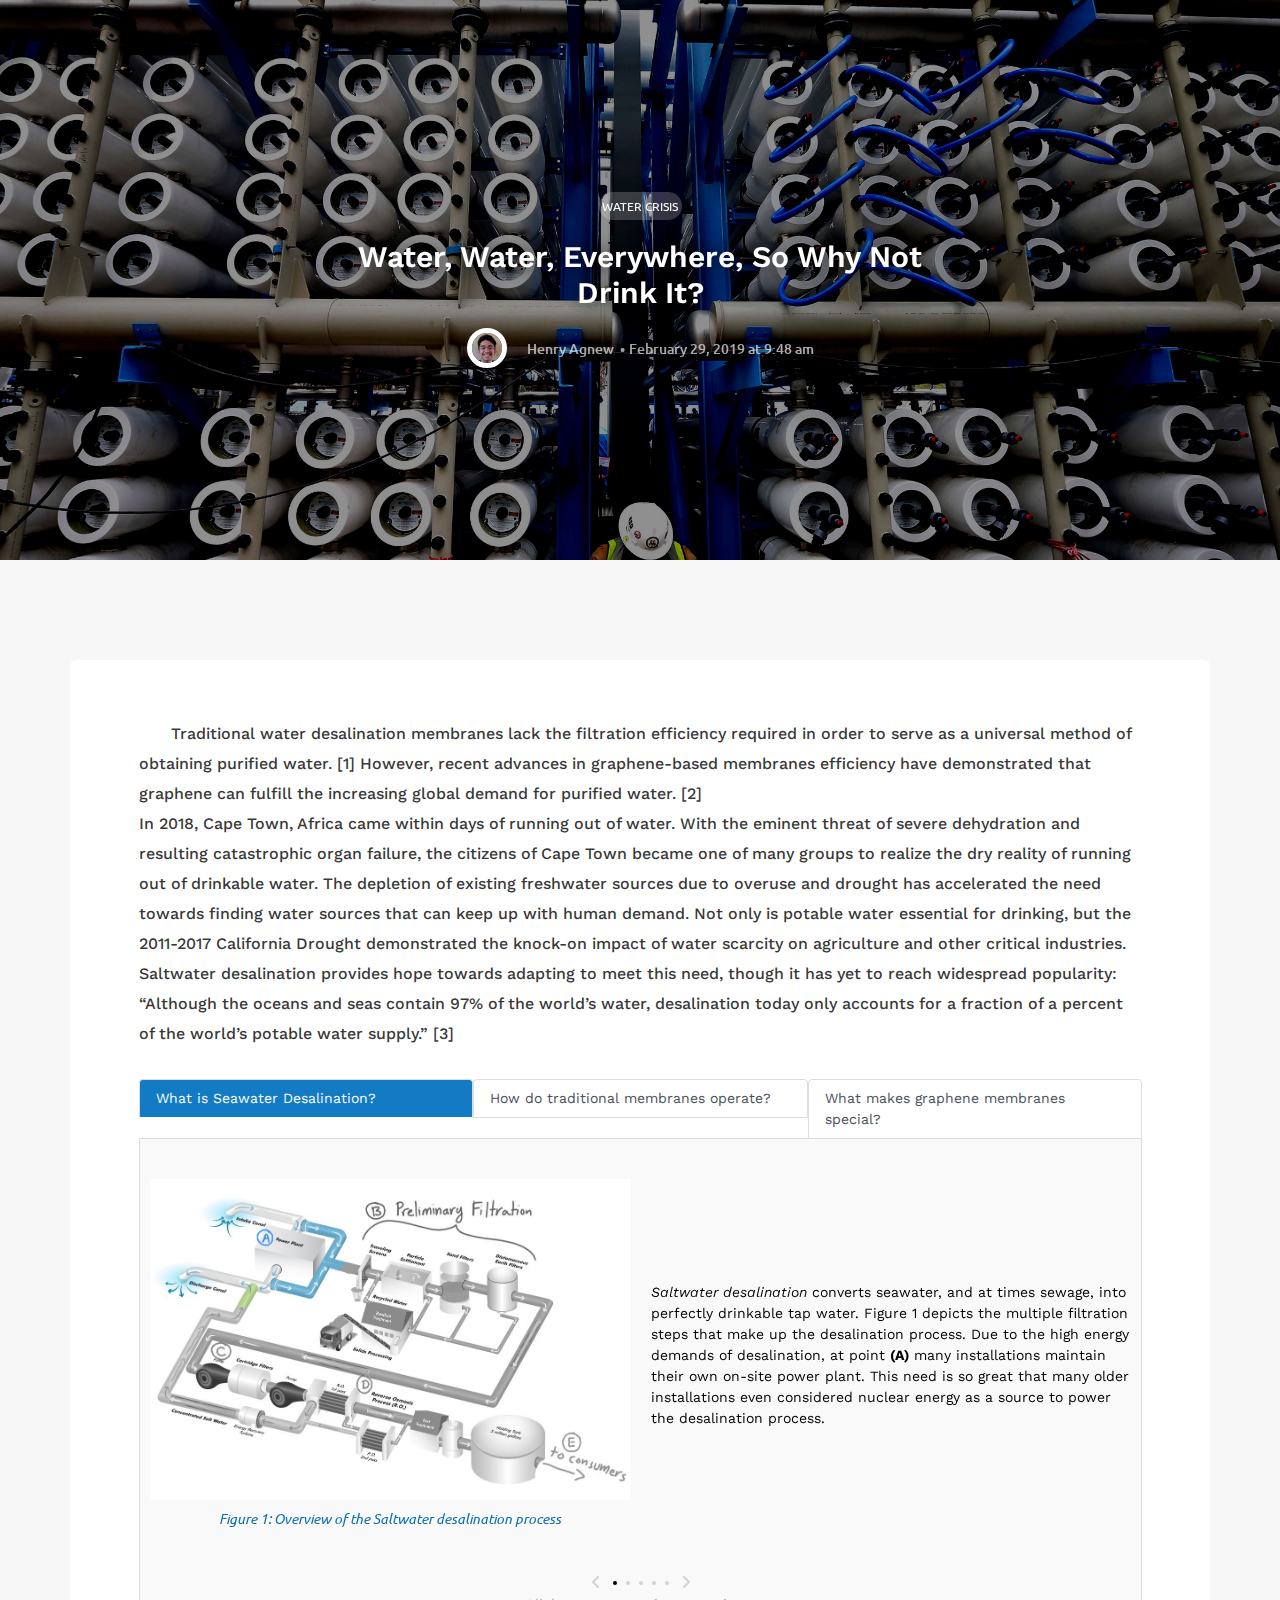
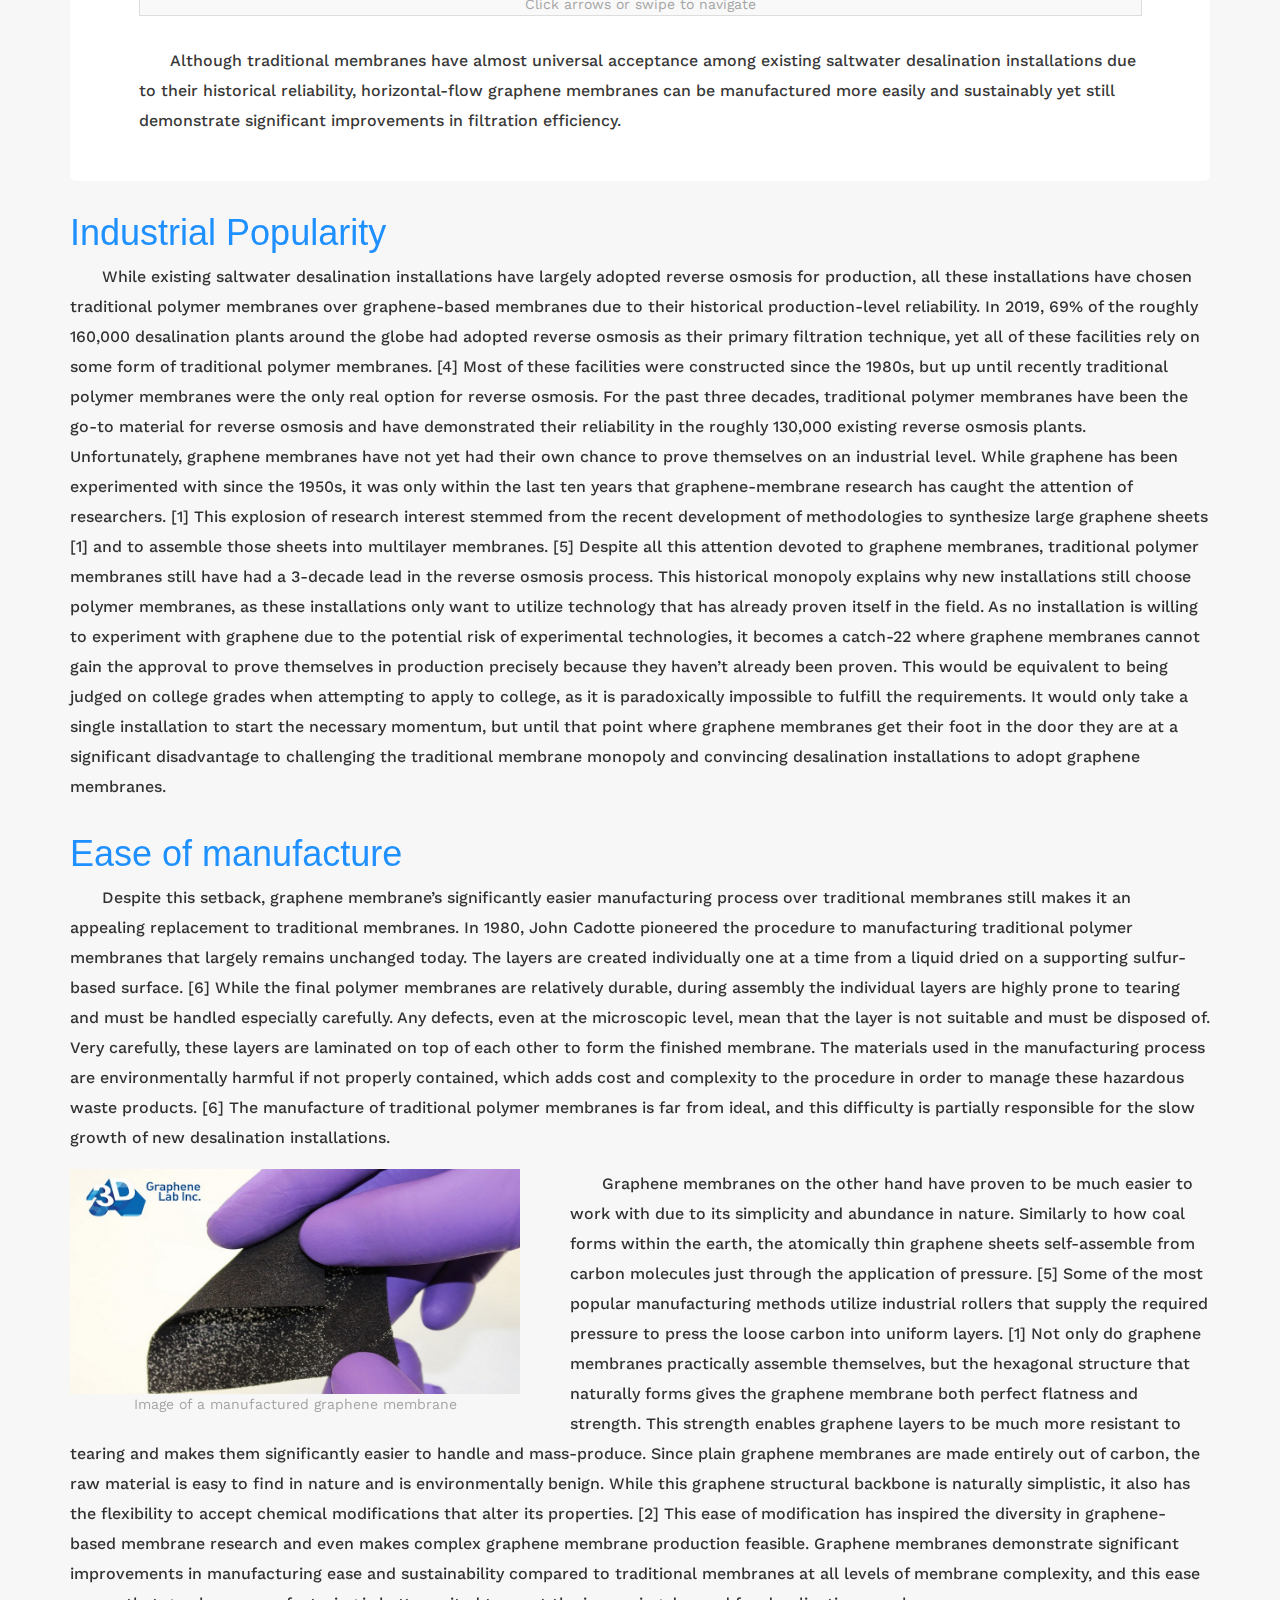
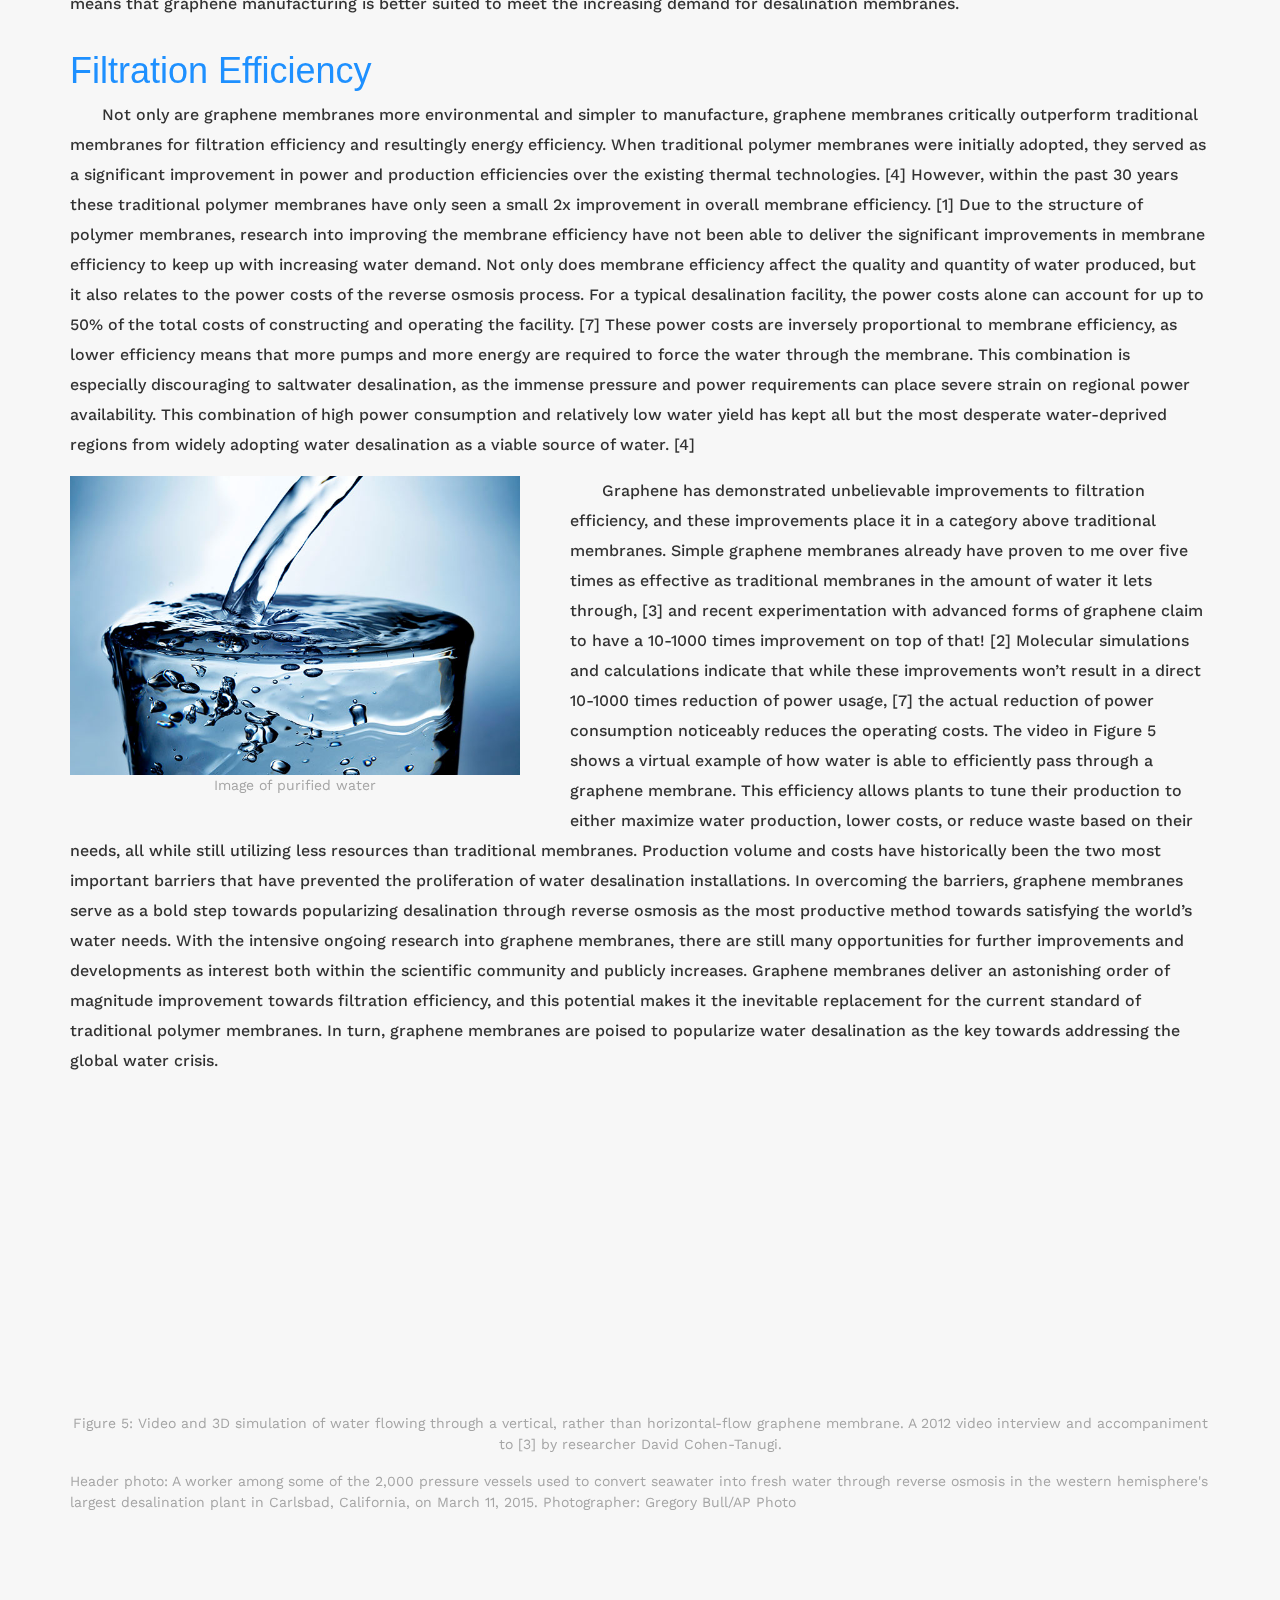
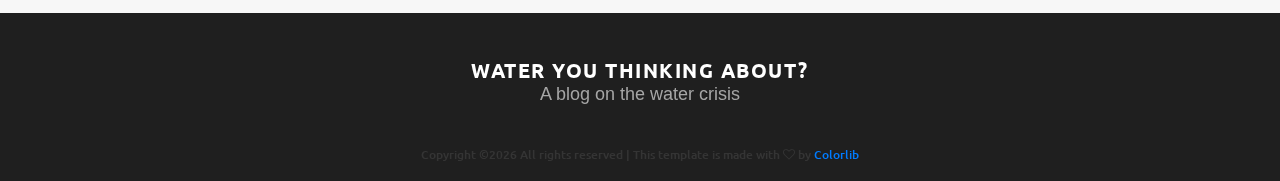
==== commit e6cc7f48: "Added Images" ====
--- a/index.html
+++ b/index.html
@@ -355,7 +355,7 @@
 											<div class="owl_container">
 												<div class="owl-carousel owl-theme sidebar_slider_three">
 													<div class="owl-item side_post">
-														<figure>
+														<figure style="text-align: left">
 															<script type="text/javascript"
 															        src="https://cdnjs.cloudflare.com/ajax/libs/jquery/3.3.1/jquery.min.js"></script>
 															<script type="text/javascript"
@@ -576,7 +576,13 @@
 								harmful if not properly contained, which adds cost and complexity to the procedure in
 								order to manage these hazardous waste products. [6] The manufacture of traditional
 								polymer membranes is far from ideal, and this difficulty is partially responsible for
-								the slow growth of new desalination installations.<br/>
+								the slow growth of new desalination installations.</p>
+						<figure class="inlineImage">
+									<img src="images/Article/graphene-foam.png" alt="">
+									<figcaption>Image of a manufactured graphene membrane</figcaption>
+								</figure>
+						
+						<p class="post_p">
 								&emsp;&emsp;Graphene membranes on the other hand have proven to be much easier to work with due to
 								its simplicity and abundance in nature. Similarly to how coal forms within the earth,
 								the atomically thin graphene sheets self-assemble from carbon molecules just through the
@@ -616,7 +622,13 @@
 								saltwater desalination, as the immense pressure and power requirements can place severe
 								strain on regional power availability. This combination of high power consumption and
 								relatively low water yield has kept all but the most desperate water-deprived regions
-								from widely adopting water desalination as a viable source of water. [4]<br/>
+								from widely adopting water desalination as a viable source of water. [4]</p>
+						<figure class="inlineImage">
+									<img src="images/Article/Water-Filtration.jpg" alt="">
+									<figcaption>Image of purified water</figcaption>
+								</figure>
+						
+						<p class="post_p">
 								&emsp;&emsp;Graphene has demonstrated unbelievable improvements to filtration efficiency, and these
 								improvements place it in a category above traditional membranes. Simple graphene
 								membranes already have proven to me over five times as effective as traditional
@@ -641,7 +653,7 @@
 								membranes are poised to popularize water desalination as the key towards addressing the
 								global water crisis.
 							</p>
-							<figure style="text-align: center">
+							<figure>
 								<iframe width="560" height="315"
 								        src="https://www.youtube-nocookie.com/embed/k5Tjy_90WBU" frameborder="0"
 								        allow="accelerometer; autoplay; encrypted-media; gyroscope; picture-in-picture"
--- a/styles/post_nosidebar.css
+++ b/styles/post_nosidebar.css
@@ -1,641 +1,641 @@
-@charset "utf-8";
-/* CSS Document */
-/******************************
-
-[Table of Contents]
-
-1. Fonts
-2. Body and some general stuff
-3. Header
-	3.1 Logo
-	3.2 Main Navigation
-	3.3 Weather and Search
-	3.4 Hamburger
-4. Menu
-5. Home
-6. Post Content
-	6.1 Post Panel
-	6.2 Post Body
-	6.3 Similar Posts
-	6.4 Post Comment
-	6.5 Comments
-7. Cards
-8. Load More Button
-9. Footer
-
-
-******************************/
-/***********
-1. Fonts
-***********/
-@import url('https://fonts.googleapis.com/css?family=Ubuntu:300,400,500,700|Work+Sans:300,400,500,600,700,800,900');
-
-/*********************************
-2. Body and some general stuff
-*********************************/
-
-* {
-	margin: 0;
-	padding: 0;
-	-webkit-font-smoothing: antialiased;
-	-webkit-text-shadow: rgba(0, 0, 0, .01) 0 0 1px;
-	text-shadow: rgba(0, 0, 0, .01) 0 0 1px;
-}
-
-body {
-	font-family: 'Work Sans', sans-serif;
-	font-size: 14px;
-	font-weight: 400;
-	background: #f7f7f7;
-	color: #a5a5a5;
-}
-
-div {
-	display: block;
-	position: relative;
-	-webkit-box-sizing: border-box;
-	-moz-box-sizing: border-box;
-	box-sizing: border-box;
-}
-
-ul {
-	list-style: none;
-	margin-bottom: 0px;
-}
-
-p {
-	font-family: 'Work Sans', sans-serif;
-	font-size: 14px;
-	line-height: 1.45;
-	font-weight: 500;
-	color: rgba(0, 0, 0, 0.5);
-	-webkit-font-smoothing: antialiased;
-	-webkit-text-shadow: rgba(0, 0, 0, .01) 0 0 1px;
-	text-shadow: rgba(0, 0, 0, .01) 0 0 1px;
-}
-
-p:last-of-type {
-	margin-bottom: 0;
-}
-
-p a {
-	display: inline;
-	position: relative;
-	color: inherit;
-	border-bottom: solid 1px #ffa07f;
-	-webkit-transition: all 200ms ease;
-	-moz-transition: all 200ms ease;
-	-ms-transition: all 200ms ease;
-	-o-transition: all 200ms ease;
-	transition: all 200ms ease;
-}
-
-a, a:hover, a:visited, a:active, a:link {
-	text-decoration: none;
-	-webkit-font-smoothing: antialiased;
-	-webkit-text-shadow: rgba(0, 0, 0, .01) 0 0 1px;
-	text-shadow: rgba(0, 0, 0, .01) 0 0 1px;
-}
-
-p a:active {
-	position: relative;
-	color: #FF6347;
-}
-
-p a:hover {
-	color: #FFFFFF;
-	background: #ffa07f;
-}
-
-p a:hover::after {
-	opacity: 0.2;
-}
-
-::selection {
-
-}
-
-p::selection {
-
-}
-
-h1 {
-	font-size: 48px;
-}
-
+@charset "utf-8";
+/* CSS Document */
+/******************************
+
+[Table of Contents]
+
+1. Fonts
+2. Body and some general stuff
+3. Header
+	3.1 Logo
+	3.2 Main Navigation
+	3.3 Weather and Search
+	3.4 Hamburger
+4. Menu
+5. Home
+6. Post Content
+	6.1 Post Panel
+	6.2 Post Body
+	6.3 Similar Posts
+	6.4 Post Comment
+	6.5 Comments
+7. Cards
+8. Load More Button
+9. Footer
+
+
+******************************/
+/***********
+1. Fonts
+***********/
+@import url('https://fonts.googleapis.com/css?family=Ubuntu:300,400,500,700|Work+Sans:300,400,500,600,700,800,900');
+
+/*********************************
+2. Body and some general stuff
+*********************************/
+
+* {
+	margin: 0;
+	padding: 0;
+	-webkit-font-smoothing: antialiased;
+	-webkit-text-shadow: rgba(0, 0, 0, .01) 0 0 1px;
+	text-shadow: rgba(0, 0, 0, .01) 0 0 1px;
+}
+
+body {
+	font-family: 'Work Sans', sans-serif;
+	font-size: 14px;
+	font-weight: 400;
+	background: #f7f7f7;
+	color: #a5a5a5;
+}
+
+div {
+	display: block;
+	position: relative;
+	-webkit-box-sizing: border-box;
+	-moz-box-sizing: border-box;
+	box-sizing: border-box;
+}
+
+ul {
+	list-style: none;
+	margin-bottom: 0px;
+}
+
+p {
+	font-family: 'Work Sans', sans-serif;
+	font-size: 14px;
+	line-height: 1.45;
+	font-weight: 500;
+	color: rgba(0, 0, 0, 0.5);
+	-webkit-font-smoothing: antialiased;
+	-webkit-text-shadow: rgba(0, 0, 0, .01) 0 0 1px;
+	text-shadow: rgba(0, 0, 0, .01) 0 0 1px;
+}
+
+p:last-of-type {
+	margin-bottom: 0;
+}
+
+p a {
+	display: inline;
+	position: relative;
+	color: inherit;
+	border-bottom: solid 1px #ffa07f;
+	-webkit-transition: all 200ms ease;
+	-moz-transition: all 200ms ease;
+	-ms-transition: all 200ms ease;
+	-o-transition: all 200ms ease;
+	transition: all 200ms ease;
+}
+
+a, a:hover, a:visited, a:active, a:link {
+	text-decoration: none;
+	-webkit-font-smoothing: antialiased;
+	-webkit-text-shadow: rgba(0, 0, 0, .01) 0 0 1px;
+	text-shadow: rgba(0, 0, 0, .01) 0 0 1px;
+}
+
+p a:active {
+	position: relative;
+	color: #FF6347;
+}
+
+p a:hover {
+	color: #FFFFFF;
+	background: #ffa07f;
+}
+
+p a:hover::after {
+	opacity: 0.2;
+}
+
+::selection {
+
+}
+
+p::selection {
+
+}
+
+h1 {
+	font-size: 48px;
+}
+
 h2 {
 	font-size: 36px;
 	color: dodgerblue;
 	margin-top: 30px;
-}
-
-h3 {
-	font-size: 24px;
-}
-
-h4 {
-	font-size: 18px;
-}
-
-h5 {
-	font-size: 14px;
-}
-
-h1, h2, h3, h4, h5, h6 {
-	font-family: 'Open Sans', sans-serif;
-	-webkit-font-smoothing: antialiased;
-	-webkit-text-shadow: rgba(0, 0, 0, .01) 0 0 1px;
-	text-shadow: rgba(0, 0, 0, .01) 0 0 1px;
-}
-
-h1::selection,
-h2::selection,
-h3::selection,
-h4::selection,
-h5::selection,
-h6::selection {
-
-}
-
-.form-control {
-	color: #db5246;
-}
-
-section {
-	display: block;
-	position: relative;
-	box-sizing: border-box;
-}
-
-.clear {
-	clear: both;
-}
-
-.clearfix::before, .clearfix::after {
-	content: "";
-	display: table;
-}
-
-.clearfix::after {
-	clear: both;
-}
-
-.clearfix {
-	zoom: 1;
-}
-
-.float_left {
-	float: left;
-}
-
-.float_right {
-	float: right;
-}
-
-.trans_200 {
-	-webkit-transition: all 200ms ease;
-	-moz-transition: all 200ms ease;
-	-ms-transition: all 200ms ease;
-	-o-transition: all 200ms ease;
-	transition: all 200ms ease;
-}
-
-.trans_300 {
-	-webkit-transition: all 300ms ease;
-	-moz-transition: all 300ms ease;
-	-ms-transition: all 300ms ease;
-	-o-transition: all 300ms ease;
-	transition: all 300ms ease;
-}
-
-.trans_400 {
-	-webkit-transition: all 400ms ease;
-	-moz-transition: all 400ms ease;
-	-ms-transition: all 400ms ease;
-	-o-transition: all 400ms ease;
-	transition: all 400ms ease;
-}
-
-.trans_500 {
-	-webkit-transition: all 500ms ease;
-	-moz-transition: all 500ms ease;
-	-ms-transition: all 500ms ease;
-	-o-transition: all 500ms ease;
-	transition: all 500ms ease;
-}
-
-.fill_height {
-	height: 100%;
-}
-
-.super_container {
-	width: 100%;
-	overflow: hidden;
-}
-
-.prlx_parent {
-	overflow: hidden;
-}
-
-.prlx {
-	height: 130% !important;
-}
-
-.parallax-window {
-	min-height: 400px;
-	/*background: #00000073;*/
-}
-
-.nopadding {
-	padding: 0px !important;
-}
-
-/*********************************
-3. Header
-*********************************/
-
-.header {
-	position: fixed;
-	top: 0;
-	left: 0;
-	width: 100%;
-	z-index: 100;
-	-webkit-transition: all 200ms ease;
-	-moz-transition: all 200ms ease;
-	-ms-transition: all 200ms ease;
-	-o-transition: all 200ms ease;
-	transition: all 200ms ease;
-}
-
-.header_content {
-	height: 106px;
-	-webkit-transition: all 200ms ease;
-	-moz-transition: all 200ms ease;
-	-ms-transition: all 200ms ease;
-	-o-transition: all 200ms ease;
-	transition: all 200ms ease;
-}
-
-.header.scrolled {
-	background: rgba(0, 0, 0, 0.75);
-	box-shadow: 0px 5px 5px rgba(0, 0, 0, 0.1);
-}
-
-.header.scrolled .header_content {
-	height: 80px;
-}
-
-/*********************************
-3.1 Logo
-*********************************/
-
-.logo a {
-	font-family: 'Ubuntu', sans-serif;
-	font-size: 20px;
-	color: #FFFFFF;
-	text-transform: uppercase;
-	font-weight: 700;
-	letter-spacing: 0.075em;
-}
-
-/*********************************
-3.2 Main Navigation
-*********************************/
-
-.main_nav {
-	margin-left: 46px;
-}
-
-.main_nav ul li {
-	display: inline-block;
-}
-
-.main_nav ul li:not(:last-child) {
-	margin-right: 29px;
-}
-
-.main_nav ul li a {
-	font-family: 'Ubuntu', sans-serif;
-	font-size: 14px;
-	font-weight: 700;
-	color: rgba(255, 255, 255, 0.5);
-	-webkit-transition: all 200ms ease;
-	-moz-transition: all 200ms ease;
-	-ms-transition: all 200ms ease;
-	-o-transition: all 200ms ease;
-	transition: all 200ms ease;
-}
-
-.main_nav ul li a:hover,
-.main_nav ul li.active a {
-	color: rgba(255, 255, 255, 1);
-}
-
-/*********************************
-3.3 Weather and Search
-*********************************/
-
-.weather {
-	display: inline-block;
-	margin-right: 26px;
-	vertical-align: middle;
-}
-
-.temperature {
-	display: inline-block;
-	vertical-align: middle;
-	font-family: 'Ubuntu', sans-serif;
-	font-size: 14px;
-	font-weight: 700;
-	color: #FFFFFF;
-	margin-right: 4px;
-}
-
-.weather_icon {
-	display: inline-block;
-}
-
-.search_container form {
-	display: inline-block;
-	position: relative;
-}
-
-.header_search_input {
-	display: inline-block;
-	width: 262px;
-	height: 46px;
-	background: rgba(255, 255, 255, 0.2);
-	border: none;
-	outline: none;
-	border-radius: 5px;
-	padding-left: 49px;
-	color: #FFFFFF;
-}
-
-.header_search_input::-webkit-input-placeholder {
-	font-family: 'Ubuntu', sans-serif;
-	font-size: 14px !important;
-	font-weight: 400 !important;
-	color: rgba(255, 255, 255, 0.5) !important;
-}
-
-.header_search_input:-moz-placeholder {
-	font-family: 'Ubuntu', sans-serif;
-	font-size: 14px !important;
-	font-weight: 400 !important;
-	color: rgba(255, 255, 255, 0.5) !important;
-}
-
-.header_search_input::-moz-placeholder {
-	font-family: 'Ubuntu', sans-serif;
-	font-size: 14px !important;
-	font-weight: 400 !important;
-	color: rgba(255, 255, 255, 0.5) !important;
-}
-
-.header_search_input:-ms-input-placeholder {
-	font-family: 'Ubuntu', sans-serif;
-	font-size: 14px !important;
-	font-weight: 400 !important;
-	color: rgba(255, 255, 255, 0.5) !important;
-}
-
-.header_search_input::input-placeholder {
-	font-family: 'Ubuntu', sans-serif;
-	font-size: 14px !important;
-	font-weight: 400 !important;
-	color: rgba(255, 255, 255, 0.5) !important;
-}
-
-.header_search_icon {
-	position: absolute;
-	top: 50%;
-	left: 25px;
-	-webkit-transform: translateY(-50%);
-	-moz-transform: translateY(-50%);
-	-ms-transform: translateY(-50%);
-	-o-transform: translateY(-50%);
-	transform: translateY(-50%);
-}
-
-/*********************************
-3.4 Hamburger
-*********************************/
-
-.hamburger {
-	display: none;
-	cursor: pointer;
-}
-
-.hamburger i {
-	font-size: 20px;
-	color: rgba(255, 255, 255, 1);
-}
-
-.hamburger:hover i {
-	color: rgba(255, 255, 255, 0.5);
-}
-
-/*********************************
-4. Menu
-*********************************/
-
-.menu {
-	position: fixed;
-	top: 0;
-	right: -400px;
-	width: 400px;
-	height: 100vh;
-	background: #FFFFFF;
-	z-index: 101;
-	padding-right: 60px;
-	padding-top: 87px;
-	padding-left: 50px;
-}
-
-.menu .logo a {
-	color: #000000;
-}
-
-.menu.active {
-	right: 0;
-}
-
-.menu_close_container {
-	position: absolute;
-	top: 30px;
-	right: 60px;
-	width: 18px;
-	height: 18px;
-	transform-origin: center center;
-	-webkit-transform: rotate(45deg);
-	-moz-transform: rotate(45deg);
-	-ms-transform: rotate(45deg);
-	-o-transform: rotate(45deg);
-	transform: rotate(45deg);
-	cursor: pointer;
-}
-
-.menu_close {
-	width: 100%;
-	height: 100%;
-	transform-style: preserve-3D;
-}
-
-.menu_close div {
-	width: 100%;
-	height: 2px;
-	background: #232323;
-	top: 8px;
-	-webkit-transition: all 200ms ease;
-	-moz-transition: all 200ms ease;
-	-ms-transition: all 200ms ease;
-	-o-transition: all 200ms ease;
-	transition: all 200ms ease;
-}
-
-.menu_close div:last-of-type {
-	-webkit-transform: rotate(90deg) translateX(-2px);
-	-moz-transform: rotate(90deg) translateX(-2px);
-	-ms-transform: rotate(90deg) translateX(-2px);
-	-o-transform: rotate(90deg) translateX(-2px);
-	transform: rotate(90deg) translateX(-2px);
-	transform-origin: center;
-}
-
-.menu_close:hover div {
-	background: #937c6f;
-}
-
-.menu .logo {
-	margin-bottom: 60px;
-}
-
-.menu_nav ul li {
-	margin-bottom: 11px;
-}
-
-.menu_nav ul li a {
-	font-family: 'Ubuntu', sans-serif;
-	font-size: 12px;
-	text-transform: uppercase;
-	color: rgba(0, 0, 0, 1);
-	font-weight: 700;
-	letter-spacing: 0.1em;
-	-webkit-transition: all 200ms ease;
-	-moz-transition: all 200ms ease;
-	-ms-transition: all 200ms ease;
-	-o-transition: all 200ms ease;
-	transition: all 200ms ease;
-}
-
-.menu_nav ul li a:hover {
-	color: #937c6f;
-}
-
-.menu .search {
-	width: 100%;
-	margin-bottom: 67px;
-}
-
-.search {
-	display: inline-block;
-	width: 400px;
-	-webkit-transform: translateY(2px);
-	-moz-transform: translateY(2px);
-	-ms-transform: translateY(2px);
-	-o-transform: translateY(2px);
-	transform: translateY(2px);
-}
-
-.menu .header_search_input {
-	width: 100%;
-	background: rgba(0, 0, 0, 0.1);
-	border-radius: 6px;
-	color: rgba(0, 0, 0, 0.5);
-}
-
-.menu .header_search_input::-webkit-input-placeholder {
-	font-family: 'Ubuntu', sans-serif;
-	font-size: 14px !important;
-	font-weight: 400 !important;
-	color: rgba(0, 0, 0, 0.4) !important;
-}
-
-.menu .header_search_input:-moz-placeholder {
-	font-family: 'Ubuntu', sans-serif;
-	font-size: 14px !important;
-	font-weight: 400 !important;
-	color: rgba(0, 0, 0, 0.4) !important;
-}
-
-.menu .header_search_input::-moz-placeholder {
-	font-family: 'Ubuntu', sans-serif;
-	font-size: 14px !important;
-	font-weight: 400 !important;
-	color: rgba(0, 0, 0, 0.4) !important;
-}
-
-.menu .header_search_input:-ms-input-placeholder {
-	font-family: 'Ubuntu', sans-serif;
-	font-size: 14px !important;
-	font-weight: 400 !important;
-	color: rgba(0, 0, 0, 0.4) !important;
-}
-
-.menu .header_search_input::input-placeholder {
-	font-family: 'Ubuntu', sans-serif;
-	font-size: 14px !important;
-	font-weight: 400 !important;
-	color: rgba(0, 0, 0, 0.4) !important;
-}
-
-/*********************************
-5. Home
-*********************************/
-
-.home {
-	width: 100%;
-	height: 560px;
-}
-
-.home_background {
-	position: absolute;
-	top: 0;
-	left: 0;
-	width: 100%;
-	height: 100%;
-}
-
-.post_category {
-	margin: 0 auto;
-}
-
-.post_category {
-	width: 83px;
-	height: 28px;
-	background: rgba(255, 255, 255, 0.2);
-	border-radius: 14px;
-	text-align: center;
-}
-
-.post_category a {
-	display: block;
-	line-height: 28px;
-	font-family: 'Ubuntu', sans-serif;
-	font-size: 12px;
-	color: rgba(255, 255, 255, 1);
-	text-transform: uppercase;
-}
-
-.post_category:hover {
-	background: rgba(255, 255, 255, 1);
-}
-
-.post_category:hover a {
-	color: rgba(0, 0, 0, 0.8);
-}
-
+}
+
+h3 {
+	font-size: 24px;
+}
+
+h4 {
+	font-size: 18px;
+}
+
+h5 {
+	font-size: 14px;
+}
+
+h1, h2, h3, h4, h5, h6 {
+	font-family: 'Open Sans', sans-serif;
+	-webkit-font-smoothing: antialiased;
+	-webkit-text-shadow: rgba(0, 0, 0, .01) 0 0 1px;
+	text-shadow: rgba(0, 0, 0, .01) 0 0 1px;
+}
+
+h1::selection,
+h2::selection,
+h3::selection,
+h4::selection,
+h5::selection,
+h6::selection {
+
+}
+
+.form-control {
+	color: #db5246;
+}
+
+section {
+	display: block;
+	position: relative;
+	box-sizing: border-box;
+}
+
+.clear {
+	clear: both;
+}
+
+.clearfix::before, .clearfix::after {
+	content: "";
+	display: table;
+}
+
+.clearfix::after {
+	clear: both;
+}
+
+.clearfix {
+	zoom: 1;
+}
+
+.float_left {
+	float: left;
+}
+
+.float_right {
+	float: right;
+}
+
+.trans_200 {
+	-webkit-transition: all 200ms ease;
+	-moz-transition: all 200ms ease;
+	-ms-transition: all 200ms ease;
+	-o-transition: all 200ms ease;
+	transition: all 200ms ease;
+}
+
+.trans_300 {
+	-webkit-transition: all 300ms ease;
+	-moz-transition: all 300ms ease;
+	-ms-transition: all 300ms ease;
+	-o-transition: all 300ms ease;
+	transition: all 300ms ease;
+}
+
+.trans_400 {
+	-webkit-transition: all 400ms ease;
+	-moz-transition: all 400ms ease;
+	-ms-transition: all 400ms ease;
+	-o-transition: all 400ms ease;
+	transition: all 400ms ease;
+}
+
+.trans_500 {
+	-webkit-transition: all 500ms ease;
+	-moz-transition: all 500ms ease;
+	-ms-transition: all 500ms ease;
+	-o-transition: all 500ms ease;
+	transition: all 500ms ease;
+}
+
+.fill_height {
+	height: 100%;
+}
+
+.super_container {
+	width: 100%;
+	overflow: hidden;
+}
+
+.prlx_parent {
+	overflow: hidden;
+}
+
+.prlx {
+	height: 130% !important;
+}
+
+.parallax-window {
+	min-height: 400px;
+	/*background: #00000073;*/
+}
+
+.nopadding {
+	padding: 0px !important;
+}
+
+/*********************************
+3. Header
+*********************************/
+
+.header {
+	position: fixed;
+	top: 0;
+	left: 0;
+	width: 100%;
+	z-index: 100;
+	-webkit-transition: all 200ms ease;
+	-moz-transition: all 200ms ease;
+	-ms-transition: all 200ms ease;
+	-o-transition: all 200ms ease;
+	transition: all 200ms ease;
+}
+
+.header_content {
+	height: 106px;
+	-webkit-transition: all 200ms ease;
+	-moz-transition: all 200ms ease;
+	-ms-transition: all 200ms ease;
+	-o-transition: all 200ms ease;
+	transition: all 200ms ease;
+}
+
+.header.scrolled {
+	background: rgba(0, 0, 0, 0.75);
+	box-shadow: 0px 5px 5px rgba(0, 0, 0, 0.1);
+}
+
+.header.scrolled .header_content {
+	height: 80px;
+}
+
+/*********************************
+3.1 Logo
+*********************************/
+
+.logo a {
+	font-family: 'Ubuntu', sans-serif;
+	font-size: 20px;
+	color: #FFFFFF;
+	text-transform: uppercase;
+	font-weight: 700;
+	letter-spacing: 0.075em;
+}
+
+/*********************************
+3.2 Main Navigation
+*********************************/
+
+.main_nav {
+	margin-left: 46px;
+}
+
+.main_nav ul li {
+	display: inline-block;
+}
+
+.main_nav ul li:not(:last-child) {
+	margin-right: 29px;
+}
+
+.main_nav ul li a {
+	font-family: 'Ubuntu', sans-serif;
+	font-size: 14px;
+	font-weight: 700;
+	color: rgba(255, 255, 255, 0.5);
+	-webkit-transition: all 200ms ease;
+	-moz-transition: all 200ms ease;
+	-ms-transition: all 200ms ease;
+	-o-transition: all 200ms ease;
+	transition: all 200ms ease;
+}
+
+.main_nav ul li a:hover,
+.main_nav ul li.active a {
+	color: rgba(255, 255, 255, 1);
+}
+
+/*********************************
+3.3 Weather and Search
+*********************************/
+
+.weather {
+	display: inline-block;
+	margin-right: 26px;
+	vertical-align: middle;
+}
+
+.temperature {
+	display: inline-block;
+	vertical-align: middle;
+	font-family: 'Ubuntu', sans-serif;
+	font-size: 14px;
+	font-weight: 700;
+	color: #FFFFFF;
+	margin-right: 4px;
+}
+
+.weather_icon {
+	display: inline-block;
+}
+
+.search_container form {
+	display: inline-block;
+	position: relative;
+}
+
+.header_search_input {
+	display: inline-block;
+	width: 262px;
+	height: 46px;
+	background: rgba(255, 255, 255, 0.2);
+	border: none;
+	outline: none;
+	border-radius: 5px;
+	padding-left: 49px;
+	color: #FFFFFF;
+}
+
+.header_search_input::-webkit-input-placeholder {
+	font-family: 'Ubuntu', sans-serif;
+	font-size: 14px !important;
+	font-weight: 400 !important;
+	color: rgba(255, 255, 255, 0.5) !important;
+}
+
+.header_search_input:-moz-placeholder {
+	font-family: 'Ubuntu', sans-serif;
+	font-size: 14px !important;
+	font-weight: 400 !important;
+	color: rgba(255, 255, 255, 0.5) !important;
+}
+
+.header_search_input::-moz-placeholder {
+	font-family: 'Ubuntu', sans-serif;
+	font-size: 14px !important;
+	font-weight: 400 !important;
+	color: rgba(255, 255, 255, 0.5) !important;
+}
+
+.header_search_input:-ms-input-placeholder {
+	font-family: 'Ubuntu', sans-serif;
+	font-size: 14px !important;
+	font-weight: 400 !important;
+	color: rgba(255, 255, 255, 0.5) !important;
+}
+
+.header_search_input::input-placeholder {
+	font-family: 'Ubuntu', sans-serif;
+	font-size: 14px !important;
+	font-weight: 400 !important;
+	color: rgba(255, 255, 255, 0.5) !important;
+}
+
+.header_search_icon {
+	position: absolute;
+	top: 50%;
+	left: 25px;
+	-webkit-transform: translateY(-50%);
+	-moz-transform: translateY(-50%);
+	-ms-transform: translateY(-50%);
+	-o-transform: translateY(-50%);
+	transform: translateY(-50%);
+}
+
+/*********************************
+3.4 Hamburger
+*********************************/
+
+.hamburger {
+	display: none;
+	cursor: pointer;
+}
+
+.hamburger i {
+	font-size: 20px;
+	color: rgba(255, 255, 255, 1);
+}
+
+.hamburger:hover i {
+	color: rgba(255, 255, 255, 0.5);
+}
+
+/*********************************
+4. Menu
+*********************************/
+
+.menu {
+	position: fixed;
+	top: 0;
+	right: -400px;
+	width: 400px;
+	height: 100vh;
+	background: #FFFFFF;
+	z-index: 101;
+	padding-right: 60px;
+	padding-top: 87px;
+	padding-left: 50px;
+}
+
+.menu .logo a {
+	color: #000000;
+}
+
+.menu.active {
+	right: 0;
+}
+
+.menu_close_container {
+	position: absolute;
+	top: 30px;
+	right: 60px;
+	width: 18px;
+	height: 18px;
+	transform-origin: center center;
+	-webkit-transform: rotate(45deg);
+	-moz-transform: rotate(45deg);
+	-ms-transform: rotate(45deg);
+	-o-transform: rotate(45deg);
+	transform: rotate(45deg);
+	cursor: pointer;
+}
+
+.menu_close {
+	width: 100%;
+	height: 100%;
+	transform-style: preserve-3D;
+}
+
+.menu_close div {
+	width: 100%;
+	height: 2px;
+	background: #232323;
+	top: 8px;
+	-webkit-transition: all 200ms ease;
+	-moz-transition: all 200ms ease;
+	-ms-transition: all 200ms ease;
+	-o-transition: all 200ms ease;
+	transition: all 200ms ease;
+}
+
+.menu_close div:last-of-type {
+	-webkit-transform: rotate(90deg) translateX(-2px);
+	-moz-transform: rotate(90deg) translateX(-2px);
+	-ms-transform: rotate(90deg) translateX(-2px);
+	-o-transform: rotate(90deg) translateX(-2px);
+	transform: rotate(90deg) translateX(-2px);
+	transform-origin: center;
+}
+
+.menu_close:hover div {
+	background: #937c6f;
+}
+
+.menu .logo {
+	margin-bottom: 60px;
+}
+
+.menu_nav ul li {
+	margin-bottom: 11px;
+}
+
+.menu_nav ul li a {
+	font-family: 'Ubuntu', sans-serif;
+	font-size: 12px;
+	text-transform: uppercase;
+	color: rgba(0, 0, 0, 1);
+	font-weight: 700;
+	letter-spacing: 0.1em;
+	-webkit-transition: all 200ms ease;
+	-moz-transition: all 200ms ease;
+	-ms-transition: all 200ms ease;
+	-o-transition: all 200ms ease;
+	transition: all 200ms ease;
+}
+
+.menu_nav ul li a:hover {
+	color: #937c6f;
+}
+
+.menu .search {
+	width: 100%;
+	margin-bottom: 67px;
+}
+
+.search {
+	display: inline-block;
+	width: 400px;
+	-webkit-transform: translateY(2px);
+	-moz-transform: translateY(2px);
+	-ms-transform: translateY(2px);
+	-o-transform: translateY(2px);
+	transform: translateY(2px);
+}
+
+.menu .header_search_input {
+	width: 100%;
+	background: rgba(0, 0, 0, 0.1);
+	border-radius: 6px;
+	color: rgba(0, 0, 0, 0.5);
+}
+
+.menu .header_search_input::-webkit-input-placeholder {
+	font-family: 'Ubuntu', sans-serif;
+	font-size: 14px !important;
+	font-weight: 400 !important;
+	color: rgba(0, 0, 0, 0.4) !important;
+}
+
+.menu .header_search_input:-moz-placeholder {
+	font-family: 'Ubuntu', sans-serif;
+	font-size: 14px !important;
+	font-weight: 400 !important;
+	color: rgba(0, 0, 0, 0.4) !important;
+}
+
+.menu .header_search_input::-moz-placeholder {
+	font-family: 'Ubuntu', sans-serif;
+	font-size: 14px !important;
+	font-weight: 400 !important;
+	color: rgba(0, 0, 0, 0.4) !important;
+}
+
+.menu .header_search_input:-ms-input-placeholder {
+	font-family: 'Ubuntu', sans-serif;
+	font-size: 14px !important;
+	font-weight: 400 !important;
+	color: rgba(0, 0, 0, 0.4) !important;
+}
+
+.menu .header_search_input::input-placeholder {
+	font-family: 'Ubuntu', sans-serif;
+	font-size: 14px !important;
+	font-weight: 400 !important;
+	color: rgba(0, 0, 0, 0.4) !important;
+}
+
+/*********************************
+5. Home
+*********************************/
+
+.home {
+	width: 100%;
+	height: 560px;
+}
+
+.home_background {
+	position: absolute;
+	top: 0;
+	left: 0;
+	width: 100%;
+	height: 100%;
+}
+
+.post_category {
+	margin: 0 auto;
+}
+
+.post_category {
+	width: 83px;
+	height: 28px;
+	background: rgba(255, 255, 255, 0.2);
+	border-radius: 14px;
+	text-align: center;
+}
+
+.post_category a {
+	display: block;
+	line-height: 28px;
+	font-family: 'Ubuntu', sans-serif;
+	font-size: 12px;
+	color: rgba(255, 255, 255, 1);
+	text-transform: uppercase;
+}
+
+.post_category:hover {
+	background: rgba(255, 255, 255, 1);
+}
+
+.post_category:hover a {
+	color: rgba(0, 0, 0, 0.8);
+}
+
 .post_title {
 	font-size: 30px;
 	line-height: 1.2;
@@ -644,184 +644,184 @@
 	margin-top: 19px;
 	text-align: center;
 	text-shadow: 1px 1px 20px black;
-}
-
-.post_author {
-	margin: 0 auto;
-	margin-top: 17px;
-}
-
-.post_author .post_meta {
-	margin-left: 20px;
-	margin-top: 0;
-}
-
-.post_author .post_meta a,
-.post_author .post_meta span {
-	font-family: 'Ubuntu', sans-serif;
-	font-size: 14px;
-	color: rgba(255, 255, 255, 0.65);
-}
-
-.post_author .author_image div {
-	width: 40px;
-	height: 40px;
-	border: solid 5px #FFFFFF;
-	border-radius: 50%;
-	overflow: hidden;
-}
-
-/*********************************
-6. Post Content
-*********************************/
-
-.post_content {
-	margin-top: 100px;
-	margin-bottom: 100px;
-}
-
-.page_content {
-	background: #f7f7f7;
-}
-
-.category {
-	margin-top: 80px;
-}
-
-/*********************************
-6.1 Post Panel
-*********************************/
-
-.post_panel {
-	height: 108px;
-	z-index: 10;
-	margin-top: 40px;
-}
-
-.author_image {
-
-}
-
-.author_image div {
-	width: 58px;
-	height: 58px;
-	border: solid 5px #FFFFFF;
-	border-radius: 50%;
-	overflow: hidden;
-}
-
-.author_image div img {
-	max-width: 100%;
-}
-
-.post_panel .post_meta {
-	font-family: 'Ubuntu', sans-serif;
-	color: rgba(0, 0, 0, 0.25);
-	font-size: 14px;
-	font-weight: 500;
-	margin-left: 20px;
-	margin-top: 0;
-}
-
-.post_panel .post_meta a,
-.post_panel .post_meta span {
-	display: inline-block;
-	position: relative;
-	font-family: 'Ubuntu', sans-serif;
-	color: rgba(0, 0, 0, 0.25);
-	font-size: 14px;
-	font-weight: 500;
-}
-
-.post_panel .post_meta span {
-	margin-left: 10px;
-	padding-left: 5px;
-}
-
-.post_panel .post_meta span::before {
-	display: block;
-	position: absolute;
-	top: 1px;
-	left: -4px;
-	content: '•';
-}
-
-.post_share span {
-	font-family: 'Ubuntu', sans-serif;
-	font-size: 12px;
-	text-transform: uppercase;
-	color: rgba(0, 0, 0, 0.2);
-	letter-spacing: 0.075em;
-	font-weight: 700;
-	margin-right: 28px;
-}
-
-.post_share_list {
-	display: inline-block;
-}
-
-.post_share_item {
-	display: inline-block;
-}
-
-.post_share_item:not(:last-child) {
-	margin-right: 15px;
-}
-
-.post_share_item a i {
-	font-size: 14px;
-	-webkit-transition: all 200ms ease;
-	-moz-transition: all 200ms ease;
-	-ms-transition: all 200ms ease;
-	-o-transition: all 200ms ease;
-	transition: all 200ms ease;
-}
-
-.fa-facebook {
-	color: #3b5999;
-}
-
-.fa-twitter {
-	color: #55acee;
-}
-
-.fa-google {
-	color: #dd4b39;
-}
-
-.post_share_item:hover a i {
-	color: rgba(0, 0, 0, 0.2);
-}
-
-/*********************************
-6.2 Post Body
-*********************************/
-
-.post_body {
-	padding-left: 69px;
-	padding-top: 59px;
-	padding-right: 68px;
-	padding-bottom: 45px;
-	background: #FFFFFF;
-	border-radius: 6px;
-}
-
-.post_p {
-	font-size: 16px;
-	line-height: 1.875;
-	color: rgba(0, 0, 0, 0.8);
-}
-
-.post_body figure {
-	width: 100%;
-	margin-top: 40px;
-	margin-bottom: 43px;
-}
-
-.post_body figure img {
-	max-width: 100%;
-}
-
+}
+
+.post_author {
+	margin: 0 auto;
+	margin-top: 17px;
+}
+
+.post_author .post_meta {
+	margin-left: 20px;
+	margin-top: 0;
+}
+
+.post_author .post_meta a,
+.post_author .post_meta span {
+	font-family: 'Ubuntu', sans-serif;
+	font-size: 14px;
+	color: rgba(255, 255, 255, 0.65);
+}
+
+.post_author .author_image div {
+	width: 40px;
+	height: 40px;
+	border: solid 5px #FFFFFF;
+	border-radius: 50%;
+	overflow: hidden;
+}
+
+/*********************************
+6. Post Content
+*********************************/
+
+.post_content {
+	margin-top: 100px;
+	margin-bottom: 100px;
+}
+
+.page_content {
+	background: #f7f7f7;
+}
+
+.category {
+	margin-top: 80px;
+}
+
+/*********************************
+6.1 Post Panel
+*********************************/
+
+.post_panel {
+	height: 108px;
+	z-index: 10;
+	margin-top: 40px;
+}
+
+.author_image {
+
+}
+
+.author_image div {
+	width: 58px;
+	height: 58px;
+	border: solid 5px #FFFFFF;
+	border-radius: 50%;
+	overflow: hidden;
+}
+
+.author_image div img {
+	max-width: 100%;
+}
+
+.post_panel .post_meta {
+	font-family: 'Ubuntu', sans-serif;
+	color: rgba(0, 0, 0, 0.25);
+	font-size: 14px;
+	font-weight: 500;
+	margin-left: 20px;
+	margin-top: 0;
+}
+
+.post_panel .post_meta a,
+.post_panel .post_meta span {
+	display: inline-block;
+	position: relative;
+	font-family: 'Ubuntu', sans-serif;
+	color: rgba(0, 0, 0, 0.25);
+	font-size: 14px;
+	font-weight: 500;
+}
+
+.post_panel .post_meta span {
+	margin-left: 10px;
+	padding-left: 5px;
+}
+
+.post_panel .post_meta span::before {
+	display: block;
+	position: absolute;
+	top: 1px;
+	left: -4px;
+	content: '•';
+}
+
+.post_share span {
+	font-family: 'Ubuntu', sans-serif;
+	font-size: 12px;
+	text-transform: uppercase;
+	color: rgba(0, 0, 0, 0.2);
+	letter-spacing: 0.075em;
+	font-weight: 700;
+	margin-right: 28px;
+}
+
+.post_share_list {
+	display: inline-block;
+}
+
+.post_share_item {
+	display: inline-block;
+}
+
+.post_share_item:not(:last-child) {
+	margin-right: 15px;
+}
+
+.post_share_item a i {
+	font-size: 14px;
+	-webkit-transition: all 200ms ease;
+	-moz-transition: all 200ms ease;
+	-ms-transition: all 200ms ease;
+	-o-transition: all 200ms ease;
+	transition: all 200ms ease;
+}
+
+.fa-facebook {
+	color: #3b5999;
+}
+
+.fa-twitter {
+	color: #55acee;
+}
+
+.fa-google {
+	color: #dd4b39;
+}
+
+.post_share_item:hover a i {
+	color: rgba(0, 0, 0, 0.2);
+}
+
+/*********************************
+6.2 Post Body
+*********************************/
+
+.post_body {
+	padding-left: 69px;
+	padding-top: 59px;
+	padding-right: 68px;
+	padding-bottom: 45px;
+	background: #FFFFFF;
+	border-radius: 6px;
+}
+
+.post_p {
+	font-size: 16px;
+	line-height: 1.875;
+	color: rgba(0, 0, 0, 0.8);
+}
+
+.post_body figure {
+	width: 100%;
+	margin-top: 40px;
+	margin-bottom: 43px;
+}
+
+.post_body figure img {
+	max-width: 100%;
+}
+
 .post_body figcaption {
 	font-family: 'Ubuntu', sans-serif;
 	font-size: 14px;
@@ -829,917 +829,926 @@
 	color: rgb(13, 111, 180);
 	text-align: center;
 	margin-top: 8px;
-}
-
-.post_quote {
-	padding-top: 58px;
-	padding-bottom: 58px;
-	padding-left: 30px;
-	padding-right: 30px;
-}
-
-.post_quote .post_p {
-	font-weight: 600;
-	font-size: 16px;
-}
-
-.post_quote_source {
-	font-size: 16px;
-	font-weight: 500;
-	color: rgba(0, 0, 0, 0.5);
-	margin-top: 21px;
-}
-
-.tags_share {
-	margin-top: 40px;
-}
-
-.post_tags {
-
-}
-
-.post_tag {
-	display: inline-block;
-	width: auto;
-	height: 24px;
-	border: solid 1px #d7d7d7;
-	border-radius: 3px;
-	background: transparent;
-	margin-bottom: 5px;
-	-webkit-transition: all 200ms ease;
-	-moz-transition: all 200ms ease;
-	-ms-transition: all 200ms ease;
-	-o-transition: all 200ms ease;
-	transition: all 200ms ease;
-}
-
-.post_tag:not(:last-child) {
-	margin-right: 6px;
-}
-
-.post_tag a {
-	display: block;
-	line-height: 22px;
-	font-family: 'Ubuntu', sans-serif;
-	font-size: 12px;
-	padding-left: 10px;
-	padding-right: 10px;
-	color: rgba(0, 0, 0, 0.5);
-	font-weight: 500;
-}
-
-.post_tag:hover {
-	background: #ededed;
-	border-color: #ededed;
-}
-
-.bottom_panel {
-	margin-top: 0;
-}
-
-/*********************************
-6.3 Similar Posts
-*********************************/
-
-.similar_posts {
-	margin-top: 85px;
-}
-
-/*********************************
-6.4 Post Comment
-*********************************/
-
-.post_comment {
-	margin-top: 70px;
-}
-
-.post_comment_title {
-	font-family: 'Ubuntu', sans-serif;
-	font-size: 18px;
-	color: rgba(0, 0, 0, 0.8);
-	font-weight: 700;
-	text-align: center;
-}
-
-.post_comment_form_container {
-	width: 100%;
-	background: #FFFFFF;
-	border-radius: 6px;
-	padding-left: 30px;
-	padding-right: 30px;
-	padding-top: 50px;
-	padding-bottom: 40px;
-	margin-top: 44px;
-}
-
-.comment_input {
-	display: inline-block;
-	width: calc(50% - 15px);
-	height: 42px;
-	border: none;
-	outline: none;
-	border-bottom: solid 1px #cccccc;
-	background: transparent;
-	-webkit-transition: all 200ms ease;
-	-moz-transition: all 200ms ease;
-	-ms-transition: all 200ms ease;
-	-o-transition: all 200ms ease;
-	transition: all 200ms ease;
-}
-
-.comment_input:first-child {
-	margin-right: 25px;
-}
-
-.comment_input:hover,
-.comment_text:hover {
-	border-color: rgba(0, 0, 0, 1);
-}
-
-.comment_text {
-	width: 100%;
-	height: 90px;
-	background: transparent;
-	border: none;
-	outline: none;
-	border-bottom: solid 1px #cccccc;
-	padding-top: 11px;
-	margin-top: 23px;
-	-webkit-transition: all 200ms ease;
-	-moz-transition: all 200ms ease;
-	-ms-transition: all 200ms ease;
-	-o-transition: all 200ms ease;
-	transition: all 200ms ease;
-}
-
-.comment_input::-webkit-input-placeholder,
-.comment_text::-webkit-input-placeholder {
-	font-family: 'Ubuntu', sans-serif;
-	font-size: 14px !important;
-	font-weight: 500 !important;
-	color: rgba(0, 0, 0, 0.3);
-	-webkit-transition: all 200ms ease;
-	-moz-transition: all 200ms ease;
-	-ms-transition: all 200ms ease;
-	-o-transition: all 200ms ease;
-	transition: all 200ms ease;
-}
-
-.comment_input:-moz-placeholder,
-.comment_text:-moz-placeholder {
-	font-family: 'Ubuntu', sans-serif;
-	font-size: 14px !important;
-	font-weight: 500 !important;
-	color: rgba(0, 0, 0, 0.3);
-	-webkit-transition: all 200ms ease;
-	-moz-transition: all 200ms ease;
-	-ms-transition: all 200ms ease;
-	-o-transition: all 200ms ease;
-	transition: all 200ms ease;
-}
-
-.comment_input::-moz-placeholder,
-.comment_text::-moz-placeholder {
-	font-family: 'Ubuntu', sans-serif;
-	font-size: 14px !important;
-	font-weight: 500 !important;
-	color: rgba(0, 0, 0, 0.3);
-	-webkit-transition: all 200ms ease;
-	-moz-transition: all 200ms ease;
-	-ms-transition: all 200ms ease;
-	-o-transition: all 200ms ease;
-	transition: all 200ms ease;
-}
-
-.comment_input:-ms-input-placeholder,
-.comment_text:-ms-input-placeholder {
-	font-family: 'Ubuntu', sans-serif;
-	font-size: 14px !important;
-	font-weight: 500 !important;
-	color: rgba(0, 0, 0, 0.3);
-	-webkit-transition: all 200ms ease;
-	-moz-transition: all 200ms ease;
-	-ms-transition: all 200ms ease;
-	-o-transition: all 200ms ease;
-	transition: all 200ms ease;
-}
-
-.comment_input::input-placeholder,
-.comment_text::input-placeholder {
-	color: rgba(0, 0, 0, 1);
-}
-
-.comment_input:hover::-webkit-input-placeholder,
-.comment_text:hover::-webkit-input-placeholder {
-	color: rgba(0, 0, 0, 1);
-}
-
-.comment_input:hover:-moz-placeholder,
-.comment_text:hover:-moz-placeholder {
-	color: rgba(0, 0, 0, 1);
-}
-
-.comment_input:hover::-moz-placeholder,
-.comment_text:hover::-moz-placeholder {
-	color: rgba(0, 0, 0, 1);
-}
-
-.comment_input:hover:-ms-input-placeholder,
-.comment_text:hover:-ms-input-placeholder {
-	color: rgba(0, 0, 0, 1);
-}
-
-.comment_input:hover::input-placeholder,
-.comment_text:hover::input-placeholder {
-	color: rgba(0, 0, 0, 1);
-}
-
-.comment_button {
-	width: 143px;
-	height: 36px;
-	background: rgba(45, 223, 128, 0.1);
-	color: rgba(45, 223, 128, 1);
-	border: none;
-	outline: none;
-	border-radius: 18px;
-	cursor: pointer;
-	-webkit-transition: all 200ms ease;
-	-moz-transition: all 200ms ease;
-	-ms-transition: all 200ms ease;
-	-o-transition: all 200ms ease;
-	transition: all 200ms ease;
-	margin-top: 24px;
-}
-
-.comment_button:hover {
-	background: rgba(45, 223, 128, 1);
-	color: #FFFFFF;
-}
-
-/*********************************
-6.5 Comments
-*********************************/
-
-.comments {
-	margin-top: 70px;
-}
-
-.comments_title {
-	font-family: 'Ubuntu', sans-serif;
-	font-size: 18px;
-	font-weight: 700;
-	color: rgba(0, 0, 0, 0.8);
-	text-align: center;
-}
-
-.comments_container {
-	width: 100%;
-	margin-top: 44px;
-}
-
-.comment_list > li {
-	margin-bottom: 15px;
-}
-
-.comment {
-	width: 100%;
-	background: #FFFFFF;
-	border-radius: 6px;
-}
-
-.comment_body {
-	padding-top: 25px;
-	padding-bottom: 25px;
-	padding-left: 30px;
-	padding-right: 30px;
-}
-
-.comment_author_image {
-	width: 34px;
-	height: 34px;
-	border-radius: 50%;
-	overflow: hidden;
-}
-
-.comment_body .post_meta {
-	margin-top: 0;
-	margin-left: 18px;
-}
-
-.reply_button {
-	width: 76px;
-	height: 28px;
-	background: rgba(45, 223, 128, 0.1);
-	color: rgba(45, 223, 128, 1);
-	border: none;
-	outline: none;
-	border-radius: 18px;
-	cursor: pointer;
-	-webkit-transition: all 200ms ease;
-	-moz-transition: all 200ms ease;
-	-ms-transition: all 200ms ease;
-	-o-transition: all 200ms ease;
-	transition: all 200ms ease;
-}
-
-.reply_button:hover {
-	background: rgba(45, 223, 128, 1);
-	color: #FFFFFF;
-}
-
-.comment_content {
-	margin-top: 22px;
-}
-
-.comment ul li {
-	border-top: solid 1px #e5e5e5;
-}
-
-/*********************************
-7. Cards
-*********************************/
-
-.card {
-	border: none;
-	border-radius: 6px;
-	margin-top: 15px;
-}
-
-.card-body {
-	padding-top: 16px;
-	padding-left: 25px;
-	padding-bottom: 15px;
-}
-
-.card-img-top {
-	border-top-left-radius: 6px;
-	border-top-right-radius: 6px;
-}
-
-.card-title a {
-	font-size: 18px;
-	font-weight: 600;
-	color: rgba(0, 0, 0, 1);
-	line-height: 1.33;
-	-webkit-transition: all 200ms ease;
-	-moz-transition: all 200ms ease;
-	-ms-transition: all 200ms ease;
-	-o-transition: all 200ms ease;
-	transition: all 200ms ease;
-}
-
-.card-title-small a {
-	font-size: 16px;
-	line-height: 1.375;
-}
-
-.card-title a:hover {
-	color: rgba(0, 0, 0, 0.5);
-}
-
-.card-text {
-	margin-top: -1px;
-}
-
-.post_meta {
-	display: block;
-	font-family: 'Ubuntu', sans-serif;
-	color: rgba(0, 0, 0, 0.4);
-	font-size: 12px;
-	font-weight: 500;
-	margin-top: 22px;
-}
-
-.post_meta a,
-.post_meta span {
-	display: inline-block;
-	position: relative;
-	font-family: 'Ubuntu', sans-serif;
-	color: rgba(0, 0, 0, 0.4);
-	font-size: 12px;
-	font-weight: 500;
-}
-
-.post_meta span {
-	margin-left: 10px;
-	padding-left: 5px;
-}
-
-.post_meta span::before {
-	display: block;
-	position: absolute;
-	top: 1px;
-	left: -4px;
-	content: '•';
-}
-
-.post_row {
-
-}
-
-.grid {
-	width: calc(100% + 30px);
-}
-
-.grid-item {
-	float: left;
-}
-
-.card_largest_with_image,
-.card_large_with_background,
-.card_large_with_image {
-	width: 555px;
-	/*height: 325px;*/
-}
-
-.card_small_no_image,
-.card_small_with_background,
-.card_small_with_image,
-.card_default_no_image,
-.card_default_with_background {
-	width: 263px;
-}
-
-.card_small_with_image .card-body {
-	padding-top: 17px;
-}
-
-.card_small_with_image .post_meta {
-	margin-top: 32px;
-}
-
-.card_default:not(:last-child) {
-	/*margin-bottom: 15px;*/
-}
-
-.card_default .card-body {
-	padding-top: 17px;
-}
-
-.card_default .post_meta {
-	margin-top: 17px;
-}
-
-.card_small_with_background .card-title a {
-	color: #FFFFFF;
-}
-
-.card_background {
-	position: absolute;
-	top: 0;
-	left: 0;
-	width: 100%;
-	height: 100%;
-	background-repeat: no-repeat;
-	background-size: cover;
-	background-position: center center;
-	border-radius: 6px;
-	overflow: hidden;
-}
-
-.card_small_with_background .post_meta span,
-.card_small_with_background .post_meta a {
-	color: rgba(255, 255, 255, 0.5);
-}
-
-.card_small_with_background .post_meta {
-	margin-top: 18px;
-}
-
-.card_default_no_image .card-body {
-	padding-top: 16px;
-	padding-bottom: 6px !important;
-}
-
-.card_default_no_image .card-title a {
-	font-size: 14px;
-	line-height: 1.3;
-	font-weight: 500;
-}
-
-.card_default_no_image .card-title {
-	line-height: 1.3;
-}
-
-.card_default_no_image .card-body {
-	padding-bottom: 10px;
-}
-
-.card_default_with_background .card-body {
-	padding-top: 16px;
-	padding-bottom: 6px !important;
-}
-
-.card_default_with_background .card-title a {
-	font-size: 14px;
-	line-height: 1.3;
-	font-weight: 500;
-	color: #FFFFFF;
-}
-
-.card_default_with_background .card-title {
-	line-height: 1.3;
-}
-
-.card_default_with_background .card-body {
-	padding-bottom: 10px;
-}
-
-.card_large_with_background .card-title a {
-	color: #FFFFFF;
-	font-weight: 500;
-}
-
-.card_large_with_background .post_meta {
-	margin-top: 58px;
-}
-
-.card_large_with_background .post_meta span,
-.card_large_with_background .post_meta a {
-	color: rgba(255, 255, 255, 0.5);
-}
-
-/*********************************
-8. Load More Button
-*********************************/
-
-.load_more {
-	margin-top: 50px;
-	margin-bottom: 140px;
-}
-
-.load_more_button {
-	width: 118px;
-	height: 36px;
-	background: transparent;
-	border: solid 1px #d7d7d7;
-	border-radius: 18px;
-	margin: 0 auto;
-	line-height: 32px;
-	font-family: 'Ubuntu', sans-serif;
-	font-size: 14px;
-	font-weight: 500;
-	color: rgba(0, 0, 0, 0.5);
-	cursor: pointer;
-}
-
-.load_more_button:hover {
-	background: #d7d7d7;
-}
-
-/*********************************
-9. Footer
-*********************************/
-
-.footer {
-	width: 100%;
-	background: #1f1f1f;
-}
-
-.footer_content {
-	padding-top: 50px;
-	text-align: center;
-	padding-bottom: 17px;
-}
-
-.footer_logo a {
-	font-family: 'Ubuntu', sans-serif;
-	font-size: 20px;
-	font-weight: 700;
-	color: #FFFFFF;
-	letter-spacing: 0.075em;
-	text-transform: uppercase;
-	line-height: 0.75;
-}
-
-.footer_social {
-	margin-top: 34px;
-}
-
-.footer_social ul li {
-	display: inline-block;
-}
-
-.footer_social ul li:not(:last-child) {
-	margin-right: 21px;
-}
-
-.footer_social ul li i {
-	color: #8f8f8f;
-}
-
-.footer_social_facebook:hover i {
-	color: #3b5999;
-}
-
-.footer_social_twitter:hover i {
-	color: #55acee;
-}
-
-.footer_social_pinterest:hover i {
-	color: #bd081c;
-}
-
-.footer_social_vimeo:hover i {
-	color: #1ab7ea;
-}
-
-.footer_social_instagram:hover i {
-	color: #c26d7a;
-}
-
-.footer_social_google:hover i {
-	color: #dd4b39;
-}
-
-.copyright {
-	font-family: 'Ubuntu', sans-serif;
-	font-size: 12px;
-	font-weight: 500;
-	color: rgba(255, 255, 255, 0.1);
-	margin-top: 40px;
-}
-
-.subscribe {
-	width: 100%;
-	height: 100%;
-}
-
-.subscribe_background {
-	position: absolute;
-	top: 0;
-	left: 0;
-	width: 375px;
-	height: 100%;
-	background: #111111;
-}
-
-.subscribe_content {
-	width: 100%;
-	padding-left: 30px;
-	padding-right: 15px;
-	padding-top: 45px;
-}
-
-.subscribe_title {
-	font-family: 'Ubuntu', sans-serif;
-	font-size: 18px;
-	font-weight: 700;
-	color: #FFFFFF;
-	margin-bottom: 32px;
-}
-
-.subscribe_content form {
-	position: relative;
-	width: 100%;
-}
-
-.sub_input {
-	width: 100%;
-	background: transparent;
-	border: none;
-	outline: none;
-	border-bottom: solid 1px #888888;
-	padding-bottom: 9px;
-	color: #FFFFFF;
-}
-
-.sub_input::-webkit-input-placeholder {
-	font-family: 'Ubuntu', sans-serif;
-	font-size: 14px !important;
-	font-weight: 500 !important;
-	color: rgba(255, 255, 255, 0.5) !important;
-}
-
-.sub_input:-moz-placeholder {
-	font-family: 'Ubuntu', sans-serif;
-	font-size: 14px !important;
-	font-weight: 500 !important;
-	color: rgba(255, 255, 255, 0.5) !important;
-}
-
-.sub_input::-moz-placeholder {
-	font-family: 'Ubuntu', sans-serif;
-	font-size: 14px !important;
-	font-weight: 500 !important;
-	color: rgba(255, 255, 255, 0.5) !important;
-}
-
-.sub_input:-ms-input-placeholder {
-	font-family: 'Ubuntu', sans-serif;
-	font-size: 14px !important;
-	font-weight: 500 !important;
-	color: rgba(255, 255, 255, 0.5) !important;
-}
-
-.sub_input::input-placeholder {
-	font-family: 'Ubuntu', sans-serif;
-	font-size: 14px !important;
-	font-weight: 500 !important;
-	color: rgba(255, 255, 255, 0.5) !important;
-}
-
-.sub_button {
-	position: absolute;
-	top: 50%;
-	-webkit-transform: translateY(-50%);
-	-moz-transform: translateY(-50%);
-	-ms-transform: translateY(-50%);
-	-o-transform: translateY(-50%);
-	transform: translateY(-50%);
-	right: 0;
-	background: transparent;
-	border: none;
-	outline: none;
-}
-
-.sub_button svg polygon {
-	fill: rgba(255, 255, 255, 0.5);
-}
-
-.subscribe_content form:hover .sub_button svg polygon,
-.subscribe_content form:focus .sub_button svg polygon {
-	fill: #37d27f;
-}
-
-.subscribe_content form:hover .sub_input,
-.sub_input:focus {
-	border-bottom: solid 1px rgba(255, 255, 255, 1);
-}
-
-/*Owl Navigation*/
-.custom_nav_container {
-	z-index: 10;
-}
-
-.sidebar_slider_nav {
-	display: flex;
-	flex-direction: column;
-	justify-content: center;
-	align-items: center;
-}
-
-.sidebar_slider_nav_container .custom_prev svg polyline,
-.sidebar_slider_nav_container .custom_next svg polyline {
-	fill: rgba(0, 0, 0, 0.15);
-	-webkit-transition: all 200ms ease;
-	-moz-transition: all 200ms ease;
-	-ms-transition: all 200ms ease;
-	-o-transition: all 200ms ease;
-	transition: all 200ms ease;
-}
-
-.sidebar_slider_nav_container .custom_prev:hover svg polyline,
-.sidebar_slider_nav_container .custom_next:hover svg polyline {
-	fill: rgba(0, 0, 0, 1);
-}
-
-.sidebar_slider_nav_container .custom_dot span {
-	background: rgba(0, 0, 0, 0.15);
-}
-
-.sidebar_slider_nav_container .custom_dot:hover span,
-.sidebar_slider_nav_container .custom_dot.active span {
-	background: rgba(0, 0, 0, 1);
-}
-
-.home_slider_nav_container {
-	position: absolute;
-	bottom: 264px;
-	left: calc(((100vw - 1170px) / 2) + (1170px * 0.75) + 8px);
-}
-
-.custom_dots {
-	display: inline-block;
-	height: 12px;
-	margin-left: 7px;
-	margin-right: 7px;
-}
-
-.custom_dot {
-	display: inline-block;
-	padding: 2px;
-	cursor: pointer;
-}
-
-.custom_dot span {
-	display: block;
-	width: 4px;
-	height: 4px;
-	border-radius: 50%;
-	background: rgba(255, 255, 255, 0.35);
-	-webkit-transition: all 200ms ease;
-	-moz-transition: all 200ms ease;
-	-ms-transition: all 200ms ease;
-	-o-transition: all 200ms ease;
-	transition: all 200ms ease;
-}
-
-.custom_dot.active span {
-	background: rgba(255, 255, 255, 1);
-}
-
-.custom_dot:hover span {
-	background: rgba(255, 255, 255, 1);
-}
-
-.custom_prev,
-.custom_next {
-	cursor: pointer;
-}
-
-.custom_prev, .custom_next {
-	display: inline-block;
-	vertical-align: middle;
-}
-
-.custom_prev svg polyline,
-.custom_next svg polyline {
-	fill: rgba(255, 255, 255, 0.35);
-	-webkit-transition: all 200ms ease;
-	-moz-transition: all 200ms ease;
-	-ms-transition: all 200ms ease;
-	-o-transition: all 200ms ease;
-	transition: all 200ms ease;
-}
-
-.custom_prev:hover svg polyline,
-.custom_next:hover svg polyline {
-	fill: rgba(255, 255, 255, 1);
-}
-
-/*Henry Modified*/
-.nav {
-	flex-wrap: nowrap;
-}
-
-.nav-tabs .nav-link {
-	color: #495057;
-	background-color: #fff;
-	border-color: #ddd;
-	transition-duration: 500ms;
-}
-
-.nav-link:not(.active):hover {
-	background: #09a6fc;
-	color: white;
-}
-
-.nav-tabs .nav-link.active {
-	color: white;
-	background-color: #127BC4;
-}
-
-@media (max-width: 800px) {
-	.nav {
-		flex-direction: column;
-	}
-}
-
-.owl_container {
-	display: flex;
-	flex-direction: column;
-	justify-content: center;
-	align-items: center;
-}
-
-.side_post {
-	display: flex;
-	justify-content: center;
-	align-items: center;
-}
-
-.side_post > * {
-	flex: 1;
-	margin: 10px;
-}
-
-.slide_text {
-	color: black;
-}
-
-.academy-tab-content {
-	border: 1px solid #ddd;
-	border-top: none;
-	background-color: #f9f9f9;
-}
-
-.home {
-	display: flex;
-	align-items: center;
-	justify-content: center;
-	flex-direction: column;
-}
-
-.home_content {
-	margin: 30px;
-	max-width: 575px;
+}
+
+.post_quote {
+	padding-top: 58px;
+	padding-bottom: 58px;
+	padding-left: 30px;
+	padding-right: 30px;
+}
+
+.post_quote .post_p {
+	font-weight: 600;
+	font-size: 16px;
+}
+
+.post_quote_source {
+	font-size: 16px;
+	font-weight: 500;
+	color: rgba(0, 0, 0, 0.5);
+	margin-top: 21px;
+}
+
+.tags_share {
+	margin-top: 40px;
+}
+
+.post_tags {
+
+}
+
+.post_tag {
+	display: inline-block;
+	width: auto;
+	height: 24px;
+	border: solid 1px #d7d7d7;
+	border-radius: 3px;
+	background: transparent;
+	margin-bottom: 5px;
+	-webkit-transition: all 200ms ease;
+	-moz-transition: all 200ms ease;
+	-ms-transition: all 200ms ease;
+	-o-transition: all 200ms ease;
+	transition: all 200ms ease;
+}
+
+.post_tag:not(:last-child) {
+	margin-right: 6px;
+}
+
+.post_tag a {
+	display: block;
+	line-height: 22px;
+	font-family: 'Ubuntu', sans-serif;
+	font-size: 12px;
+	padding-left: 10px;
+	padding-right: 10px;
+	color: rgba(0, 0, 0, 0.5);
+	font-weight: 500;
+}
+
+.post_tag:hover {
+	background: #ededed;
+	border-color: #ededed;
+}
+
+.bottom_panel {
+	margin-top: 0;
+}
+
+/*********************************
+6.3 Similar Posts
+*********************************/
+
+.similar_posts {
+	margin-top: 85px;
+}
+
+/*********************************
+6.4 Post Comment
+*********************************/
+
+.post_comment {
+	margin-top: 70px;
+}
+
+.post_comment_title {
+	font-family: 'Ubuntu', sans-serif;
+	font-size: 18px;
+	color: rgba(0, 0, 0, 0.8);
+	font-weight: 700;
+	text-align: center;
+}
+
+.post_comment_form_container {
+	width: 100%;
+	background: #FFFFFF;
+	border-radius: 6px;
+	padding-left: 30px;
+	padding-right: 30px;
+	padding-top: 50px;
+	padding-bottom: 40px;
+	margin-top: 44px;
+}
+
+.comment_input {
+	display: inline-block;
+	width: calc(50% - 15px);
+	height: 42px;
+	border: none;
+	outline: none;
+	border-bottom: solid 1px #cccccc;
+	background: transparent;
+	-webkit-transition: all 200ms ease;
+	-moz-transition: all 200ms ease;
+	-ms-transition: all 200ms ease;
+	-o-transition: all 200ms ease;
+	transition: all 200ms ease;
+}
+
+.comment_input:first-child {
+	margin-right: 25px;
+}
+
+.comment_input:hover,
+.comment_text:hover {
+	border-color: rgba(0, 0, 0, 1);
+}
+
+.comment_text {
+	width: 100%;
+	height: 90px;
+	background: transparent;
+	border: none;
+	outline: none;
+	border-bottom: solid 1px #cccccc;
+	padding-top: 11px;
+	margin-top: 23px;
+	-webkit-transition: all 200ms ease;
+	-moz-transition: all 200ms ease;
+	-ms-transition: all 200ms ease;
+	-o-transition: all 200ms ease;
+	transition: all 200ms ease;
+}
+
+.comment_input::-webkit-input-placeholder,
+.comment_text::-webkit-input-placeholder {
+	font-family: 'Ubuntu', sans-serif;
+	font-size: 14px !important;
+	font-weight: 500 !important;
+	color: rgba(0, 0, 0, 0.3);
+	-webkit-transition: all 200ms ease;
+	-moz-transition: all 200ms ease;
+	-ms-transition: all 200ms ease;
+	-o-transition: all 200ms ease;
+	transition: all 200ms ease;
+}
+
+.comment_input:-moz-placeholder,
+.comment_text:-moz-placeholder {
+	font-family: 'Ubuntu', sans-serif;
+	font-size: 14px !important;
+	font-weight: 500 !important;
+	color: rgba(0, 0, 0, 0.3);
+	-webkit-transition: all 200ms ease;
+	-moz-transition: all 200ms ease;
+	-ms-transition: all 200ms ease;
+	-o-transition: all 200ms ease;
+	transition: all 200ms ease;
+}
+
+.comment_input::-moz-placeholder,
+.comment_text::-moz-placeholder {
+	font-family: 'Ubuntu', sans-serif;
+	font-size: 14px !important;
+	font-weight: 500 !important;
+	color: rgba(0, 0, 0, 0.3);
+	-webkit-transition: all 200ms ease;
+	-moz-transition: all 200ms ease;
+	-ms-transition: all 200ms ease;
+	-o-transition: all 200ms ease;
+	transition: all 200ms ease;
+}
+
+.comment_input:-ms-input-placeholder,
+.comment_text:-ms-input-placeholder {
+	font-family: 'Ubuntu', sans-serif;
+	font-size: 14px !important;
+	font-weight: 500 !important;
+	color: rgba(0, 0, 0, 0.3);
+	-webkit-transition: all 200ms ease;
+	-moz-transition: all 200ms ease;
+	-ms-transition: all 200ms ease;
+	-o-transition: all 200ms ease;
+	transition: all 200ms ease;
+}
+
+.comment_input::input-placeholder,
+.comment_text::input-placeholder {
+	color: rgba(0, 0, 0, 1);
+}
+
+.comment_input:hover::-webkit-input-placeholder,
+.comment_text:hover::-webkit-input-placeholder {
+	color: rgba(0, 0, 0, 1);
+}
+
+.comment_input:hover:-moz-placeholder,
+.comment_text:hover:-moz-placeholder {
+	color: rgba(0, 0, 0, 1);
+}
+
+.comment_input:hover::-moz-placeholder,
+.comment_text:hover::-moz-placeholder {
+	color: rgba(0, 0, 0, 1);
+}
+
+.comment_input:hover:-ms-input-placeholder,
+.comment_text:hover:-ms-input-placeholder {
+	color: rgba(0, 0, 0, 1);
+}
+
+.comment_input:hover::input-placeholder,
+.comment_text:hover::input-placeholder {
+	color: rgba(0, 0, 0, 1);
+}
+
+.comment_button {
+	width: 143px;
+	height: 36px;
+	background: rgba(45, 223, 128, 0.1);
+	color: rgba(45, 223, 128, 1);
+	border: none;
+	outline: none;
+	border-radius: 18px;
+	cursor: pointer;
+	-webkit-transition: all 200ms ease;
+	-moz-transition: all 200ms ease;
+	-ms-transition: all 200ms ease;
+	-o-transition: all 200ms ease;
+	transition: all 200ms ease;
+	margin-top: 24px;
+}
+
+.comment_button:hover {
+	background: rgba(45, 223, 128, 1);
+	color: #FFFFFF;
+}
+
+/*********************************
+6.5 Comments
+*********************************/
+
+.comments {
+	margin-top: 70px;
+}
+
+.comments_title {
+	font-family: 'Ubuntu', sans-serif;
+	font-size: 18px;
+	font-weight: 700;
+	color: rgba(0, 0, 0, 0.8);
+	text-align: center;
+}
+
+.comments_container {
+	width: 100%;
+	margin-top: 44px;
+}
+
+.comment_list > li {
+	margin-bottom: 15px;
+}
+
+.comment {
+	width: 100%;
+	background: #FFFFFF;
+	border-radius: 6px;
+}
+
+.comment_body {
+	padding-top: 25px;
+	padding-bottom: 25px;
+	padding-left: 30px;
+	padding-right: 30px;
+}
+
+.comment_author_image {
+	width: 34px;
+	height: 34px;
+	border-radius: 50%;
+	overflow: hidden;
+}
+
+.comment_body .post_meta {
+	margin-top: 0;
+	margin-left: 18px;
+}
+
+.reply_button {
+	width: 76px;
+	height: 28px;
+	background: rgba(45, 223, 128, 0.1);
+	color: rgba(45, 223, 128, 1);
+	border: none;
+	outline: none;
+	border-radius: 18px;
+	cursor: pointer;
+	-webkit-transition: all 200ms ease;
+	-moz-transition: all 200ms ease;
+	-ms-transition: all 200ms ease;
+	-o-transition: all 200ms ease;
+	transition: all 200ms ease;
+}
+
+.reply_button:hover {
+	background: rgba(45, 223, 128, 1);
+	color: #FFFFFF;
+}
+
+.comment_content {
+	margin-top: 22px;
+}
+
+.comment ul li {
+	border-top: solid 1px #e5e5e5;
+}
+
+/*********************************
+7. Cards
+*********************************/
+
+.card {
+	border: none;
+	border-radius: 6px;
+	margin-top: 15px;
+}
+
+.card-body {
+	padding-top: 16px;
+	padding-left: 25px;
+	padding-bottom: 15px;
+}
+
+.card-img-top {
+	border-top-left-radius: 6px;
+	border-top-right-radius: 6px;
+}
+
+.card-title a {
+	font-size: 18px;
+	font-weight: 600;
+	color: rgba(0, 0, 0, 1);
+	line-height: 1.33;
+	-webkit-transition: all 200ms ease;
+	-moz-transition: all 200ms ease;
+	-ms-transition: all 200ms ease;
+	-o-transition: all 200ms ease;
+	transition: all 200ms ease;
+}
+
+.card-title-small a {
+	font-size: 16px;
+	line-height: 1.375;
+}
+
+.card-title a:hover {
+	color: rgba(0, 0, 0, 0.5);
+}
+
+.card-text {
+	margin-top: -1px;
+}
+
+.post_meta {
+	display: block;
+	font-family: 'Ubuntu', sans-serif;
+	color: rgba(0, 0, 0, 0.4);
+	font-size: 12px;
+	font-weight: 500;
+	margin-top: 22px;
+}
+
+.post_meta a,
+.post_meta span {
+	display: inline-block;
+	position: relative;
+	font-family: 'Ubuntu', sans-serif;
+	color: rgba(0, 0, 0, 0.4);
+	font-size: 12px;
+	font-weight: 500;
+}
+
+.post_meta span {
+	margin-left: 10px;
+	padding-left: 5px;
+}
+
+.post_meta span::before {
+	display: block;
+	position: absolute;
+	top: 1px;
+	left: -4px;
+	content: '•';
+}
+
+.post_row {
+
+}
+
+.grid {
+	width: calc(100% + 30px);
+}
+
+.grid-item {
+	float: left;
+}
+
+.card_largest_with_image,
+.card_large_with_background,
+.card_large_with_image {
+	width: 555px;
+	/*height: 325px;*/
+}
+
+.card_small_no_image,
+.card_small_with_background,
+.card_small_with_image,
+.card_default_no_image,
+.card_default_with_background {
+	width: 263px;
+}
+
+.card_small_with_image .card-body {
+	padding-top: 17px;
+}
+
+.card_small_with_image .post_meta {
+	margin-top: 32px;
+}
+
+.card_default:not(:last-child) {
+	/*margin-bottom: 15px;*/
+}
+
+.card_default .card-body {
+	padding-top: 17px;
+}
+
+.card_default .post_meta {
+	margin-top: 17px;
+}
+
+.card_small_with_background .card-title a {
+	color: #FFFFFF;
+}
+
+.card_background {
+	position: absolute;
+	top: 0;
+	left: 0;
+	width: 100%;
+	height: 100%;
+	background-repeat: no-repeat;
+	background-size: cover;
+	background-position: center center;
+	border-radius: 6px;
+	overflow: hidden;
+}
+
+.card_small_with_background .post_meta span,
+.card_small_with_background .post_meta a {
+	color: rgba(255, 255, 255, 0.5);
+}
+
+.card_small_with_background .post_meta {
+	margin-top: 18px;
+}
+
+.card_default_no_image .card-body {
+	padding-top: 16px;
+	padding-bottom: 6px !important;
+}
+
+.card_default_no_image .card-title a {
+	font-size: 14px;
+	line-height: 1.3;
+	font-weight: 500;
+}
+
+.card_default_no_image .card-title {
+	line-height: 1.3;
+}
+
+.card_default_no_image .card-body {
+	padding-bottom: 10px;
+}
+
+.card_default_with_background .card-body {
+	padding-top: 16px;
+	padding-bottom: 6px !important;
+}
+
+.card_default_with_background .card-title a {
+	font-size: 14px;
+	line-height: 1.3;
+	font-weight: 500;
+	color: #FFFFFF;
+}
+
+.card_default_with_background .card-title {
+	line-height: 1.3;
+}
+
+.card_default_with_background .card-body {
+	padding-bottom: 10px;
+}
+
+.card_large_with_background .card-title a {
+	color: #FFFFFF;
+	font-weight: 500;
+}
+
+.card_large_with_background .post_meta {
+	margin-top: 58px;
+}
+
+.card_large_with_background .post_meta span,
+.card_large_with_background .post_meta a {
+	color: rgba(255, 255, 255, 0.5);
+}
+
+/*********************************
+8. Load More Button
+*********************************/
+
+.load_more {
+	margin-top: 50px;
+	margin-bottom: 140px;
+}
+
+.load_more_button {
+	width: 118px;
+	height: 36px;
+	background: transparent;
+	border: solid 1px #d7d7d7;
+	border-radius: 18px;
+	margin: 0 auto;
+	line-height: 32px;
+	font-family: 'Ubuntu', sans-serif;
+	font-size: 14px;
+	font-weight: 500;
+	color: rgba(0, 0, 0, 0.5);
+	cursor: pointer;
+}
+
+.load_more_button:hover {
+	background: #d7d7d7;
+}
+
+/*********************************
+9. Footer
+*********************************/
+
+.footer {
+	width: 100%;
+	background: #1f1f1f;
+}
+
+.footer_content {
+	padding-top: 50px;
+	text-align: center;
+	padding-bottom: 17px;
+}
+
+.footer_logo a {
+	font-family: 'Ubuntu', sans-serif;
+	font-size: 20px;
+	font-weight: 700;
+	color: #FFFFFF;
+	letter-spacing: 0.075em;
+	text-transform: uppercase;
+	line-height: 0.75;
+}
+
+.footer_social {
+	margin-top: 34px;
+}
+
+.footer_social ul li {
+	display: inline-block;
+}
+
+.footer_social ul li:not(:last-child) {
+	margin-right: 21px;
+}
+
+.footer_social ul li i {
+	color: #8f8f8f;
+}
+
+.footer_social_facebook:hover i {
+	color: #3b5999;
+}
+
+.footer_social_twitter:hover i {
+	color: #55acee;
+}
+
+.footer_social_pinterest:hover i {
+	color: #bd081c;
+}
+
+.footer_social_vimeo:hover i {
+	color: #1ab7ea;
+}
+
+.footer_social_instagram:hover i {
+	color: #c26d7a;
+}
+
+.footer_social_google:hover i {
+	color: #dd4b39;
+}
+
+.copyright {
+	font-family: 'Ubuntu', sans-serif;
+	font-size: 12px;
+	font-weight: 500;
+	color: rgba(255, 255, 255, 0.1);
+	margin-top: 40px;
+}
+
+.subscribe {
+	width: 100%;
+	height: 100%;
+}
+
+.subscribe_background {
+	position: absolute;
+	top: 0;
+	left: 0;
+	width: 375px;
+	height: 100%;
+	background: #111111;
+}
+
+.subscribe_content {
+	width: 100%;
+	padding-left: 30px;
+	padding-right: 15px;
+	padding-top: 45px;
+}
+
+.subscribe_title {
+	font-family: 'Ubuntu', sans-serif;
+	font-size: 18px;
+	font-weight: 700;
+	color: #FFFFFF;
+	margin-bottom: 32px;
+}
+
+.subscribe_content form {
+	position: relative;
+	width: 100%;
+}
+
+.sub_input {
+	width: 100%;
+	background: transparent;
+	border: none;
+	outline: none;
+	border-bottom: solid 1px #888888;
+	padding-bottom: 9px;
+	color: #FFFFFF;
+}
+
+.sub_input::-webkit-input-placeholder {
+	font-family: 'Ubuntu', sans-serif;
+	font-size: 14px !important;
+	font-weight: 500 !important;
+	color: rgba(255, 255, 255, 0.5) !important;
+}
+
+.sub_input:-moz-placeholder {
+	font-family: 'Ubuntu', sans-serif;
+	font-size: 14px !important;
+	font-weight: 500 !important;
+	color: rgba(255, 255, 255, 0.5) !important;
+}
+
+.sub_input::-moz-placeholder {
+	font-family: 'Ubuntu', sans-serif;
+	font-size: 14px !important;
+	font-weight: 500 !important;
+	color: rgba(255, 255, 255, 0.5) !important;
+}
+
+.sub_input:-ms-input-placeholder {
+	font-family: 'Ubuntu', sans-serif;
+	font-size: 14px !important;
+	font-weight: 500 !important;
+	color: rgba(255, 255, 255, 0.5) !important;
+}
+
+.sub_input::input-placeholder {
+	font-family: 'Ubuntu', sans-serif;
+	font-size: 14px !important;
+	font-weight: 500 !important;
+	color: rgba(255, 255, 255, 0.5) !important;
+}
+
+.sub_button {
+	position: absolute;
+	top: 50%;
+	-webkit-transform: translateY(-50%);
+	-moz-transform: translateY(-50%);
+	-ms-transform: translateY(-50%);
+	-o-transform: translateY(-50%);
+	transform: translateY(-50%);
+	right: 0;
+	background: transparent;
+	border: none;
+	outline: none;
+}
+
+.sub_button svg polygon {
+	fill: rgba(255, 255, 255, 0.5);
+}
+
+.subscribe_content form:hover .sub_button svg polygon,
+.subscribe_content form:focus .sub_button svg polygon {
+	fill: #37d27f;
+}
+
+.subscribe_content form:hover .sub_input,
+.sub_input:focus {
+	border-bottom: solid 1px rgba(255, 255, 255, 1);
+}
+
+/*Owl Navigation*/
+.custom_nav_container {
+	z-index: 10;
+}
+
+.sidebar_slider_nav {
+	display: flex;
+	flex-direction: column;
+	justify-content: center;
+	align-items: center;
+}
+
+.sidebar_slider_nav_container .custom_prev svg polyline,
+.sidebar_slider_nav_container .custom_next svg polyline {
+	fill: rgba(0, 0, 0, 0.15);
+	-webkit-transition: all 200ms ease;
+	-moz-transition: all 200ms ease;
+	-ms-transition: all 200ms ease;
+	-o-transition: all 200ms ease;
+	transition: all 200ms ease;
+}
+
+.sidebar_slider_nav_container .custom_prev:hover svg polyline,
+.sidebar_slider_nav_container .custom_next:hover svg polyline {
+	fill: rgba(0, 0, 0, 1);
+}
+
+.sidebar_slider_nav_container .custom_dot span {
+	background: rgba(0, 0, 0, 0.15);
+}
+
+.sidebar_slider_nav_container .custom_dot:hover span,
+.sidebar_slider_nav_container .custom_dot.active span {
+	background: rgba(0, 0, 0, 1);
+}
+
+.home_slider_nav_container {
+	position: absolute;
+	bottom: 264px;
+	left: calc(((100vw - 1170px) / 2) + (1170px * 0.75) + 8px);
+}
+
+.custom_dots {
+	display: inline-block;
+	height: 12px;
+	margin-left: 7px;
+	margin-right: 7px;
+}
+
+.custom_dot {
+	display: inline-block;
+	padding: 2px;
+	cursor: pointer;
+}
+
+.custom_dot span {
+	display: block;
+	width: 4px;
+	height: 4px;
+	border-radius: 50%;
+	background: rgba(255, 255, 255, 0.35);
+	-webkit-transition: all 200ms ease;
+	-moz-transition: all 200ms ease;
+	-ms-transition: all 200ms ease;
+	-o-transition: all 200ms ease;
+	transition: all 200ms ease;
+}
+
+.custom_dot.active span {
+	background: rgba(255, 255, 255, 1);
+}
+
+.custom_dot:hover span {
+	background: rgba(255, 255, 255, 1);
+}
+
+.custom_prev,
+.custom_next {
+	cursor: pointer;
+}
+
+.custom_prev, .custom_next {
+	display: inline-block;
+	vertical-align: middle;
+}
+
+.custom_prev svg polyline,
+.custom_next svg polyline {
+	fill: rgba(255, 255, 255, 0.35);
+	-webkit-transition: all 200ms ease;
+	-moz-transition: all 200ms ease;
+	-ms-transition: all 200ms ease;
+	-o-transition: all 200ms ease;
+	transition: all 200ms ease;
+}
+
+.custom_prev:hover svg polyline,
+.custom_next:hover svg polyline {
+	fill: rgba(255, 255, 255, 1);
+}
+
+/*Henry Modified*/
+.nav {
+	flex-wrap: nowrap;
+}
+
+.nav-tabs .nav-link {
+	color: #495057;
+	background-color: #fff;
+	border-color: #ddd;
+	transition-duration: 500ms;
+}
+
+.nav-link:not(.active):hover {
+	background: #09a6fc;
+	color: white;
+}
+
+.nav-tabs .nav-link.active {
+	color: white;
+	background-color: #127BC4;
+}
+
+@media (max-width: 800px) {
+	.nav {
+		flex-direction: column;
+	}
+}
+
+.owl_container {
+	display: flex;
+	flex-direction: column;
+	justify-content: center;
+	align-items: center;
+}
+
+.side_post {
+	display: flex;
+	justify-content: center;
+	align-items: center;
+}
+
+.side_post > * {
+	flex: 1;
+	margin: 10px;
+}
+
+.slide_text {
+	color: black;
+}
+
+.academy-tab-content {
+	border: 1px solid #ddd;
+	border-top: none;
+	background-color: #f9f9f9;
+}
+
+.home {
+	display: flex;
+	align-items: center;
+	justify-content: center;
+	flex-direction: column;
+}
+
+.home_content {
+	margin: 30px;
+	max-width: 575px;
 }
 
 .academy-tabs-content {
-    margin: 30px 0;
+	margin: 30px 0;
 }
 
 figure {
-    /* text-align: center; */
+	text-align: center;
+}
+
+figure > img {
+	max-width: 50vmin;
+}
+
+.inlineImage {
+	float:left;
+	margin-right:50px;
 }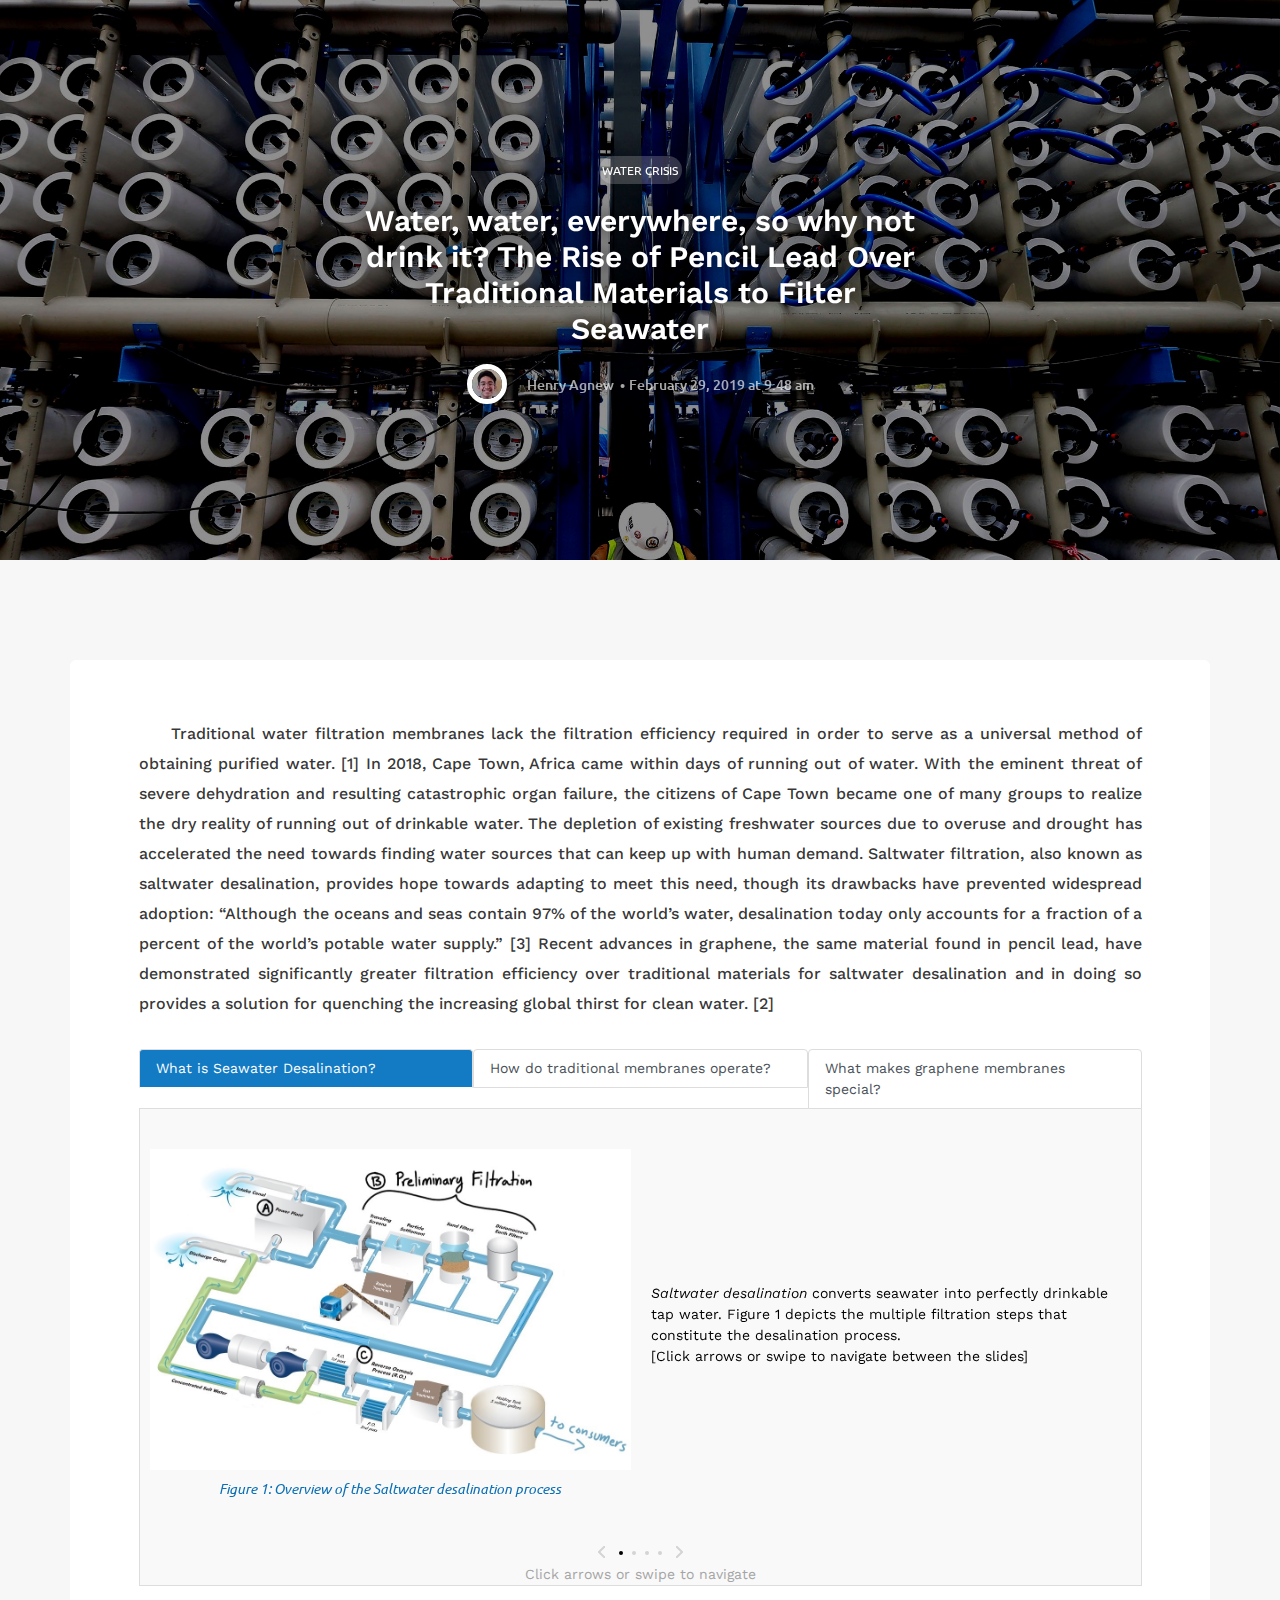
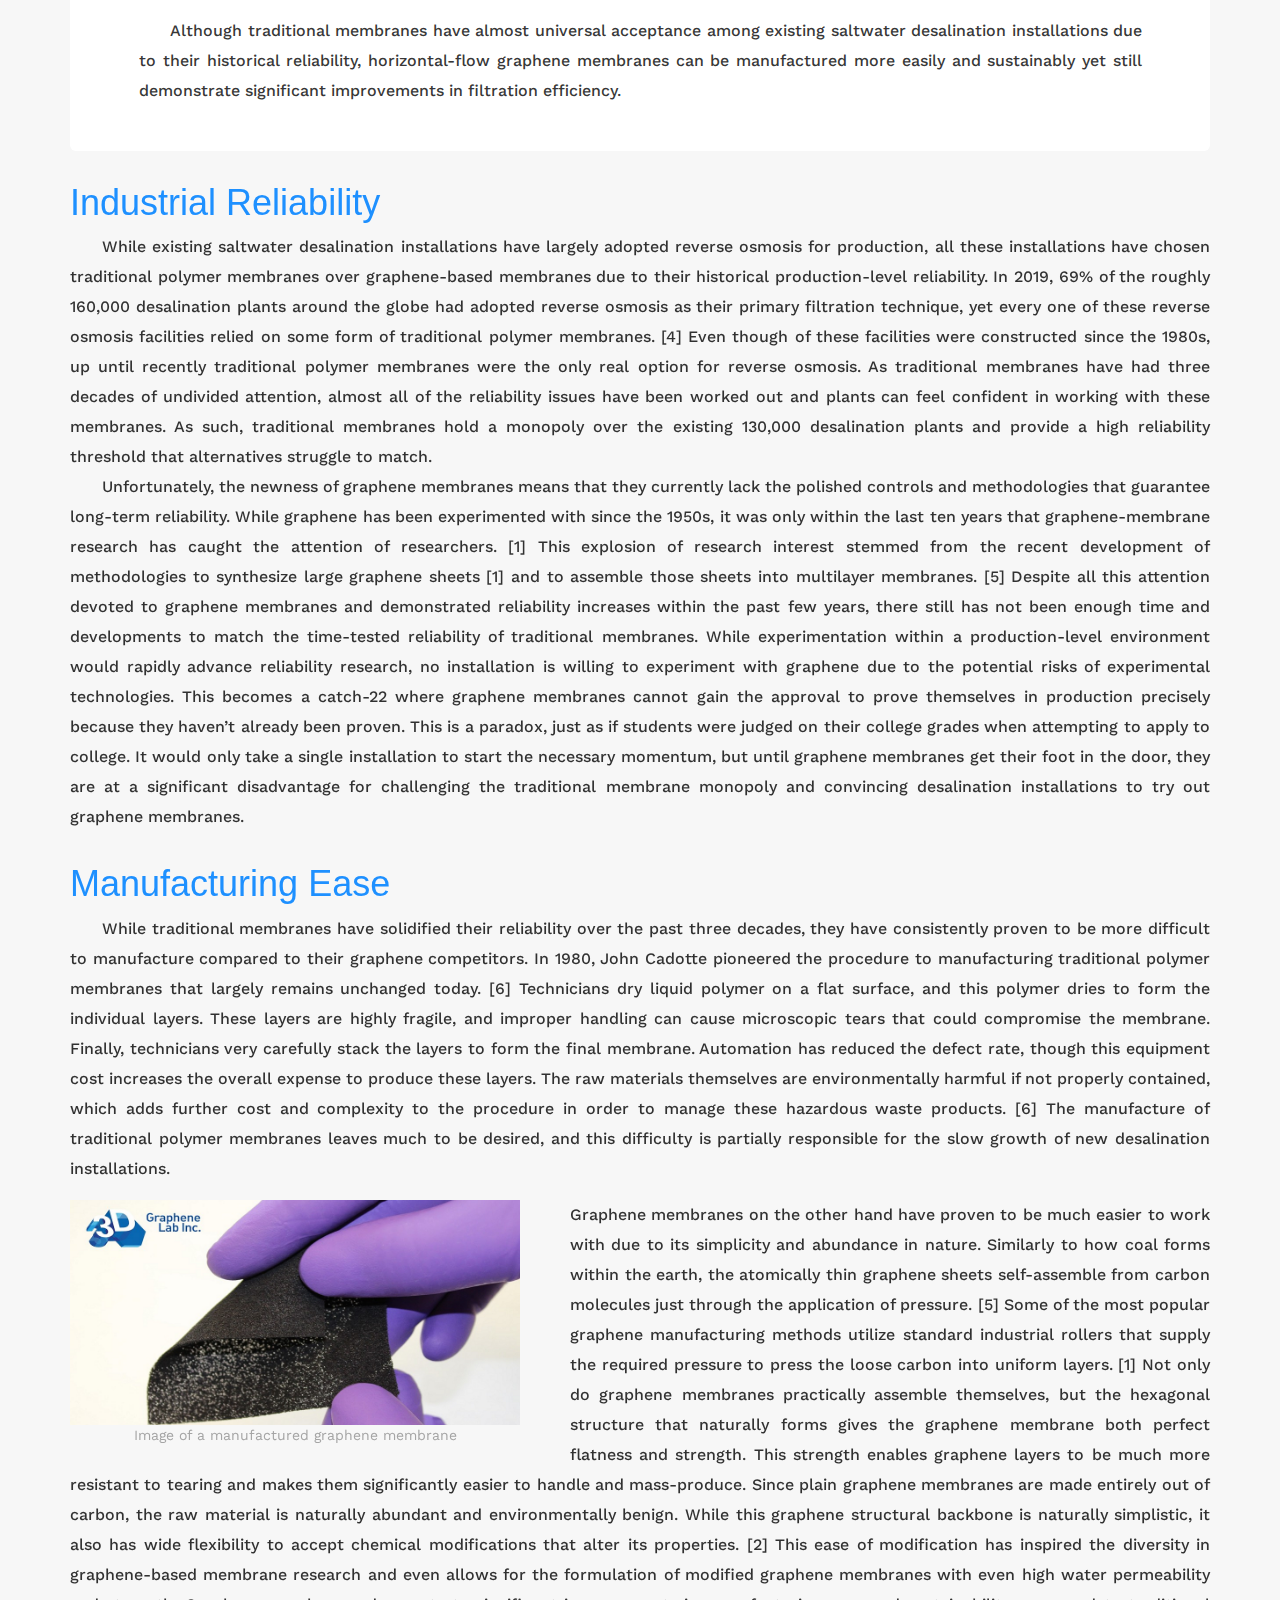
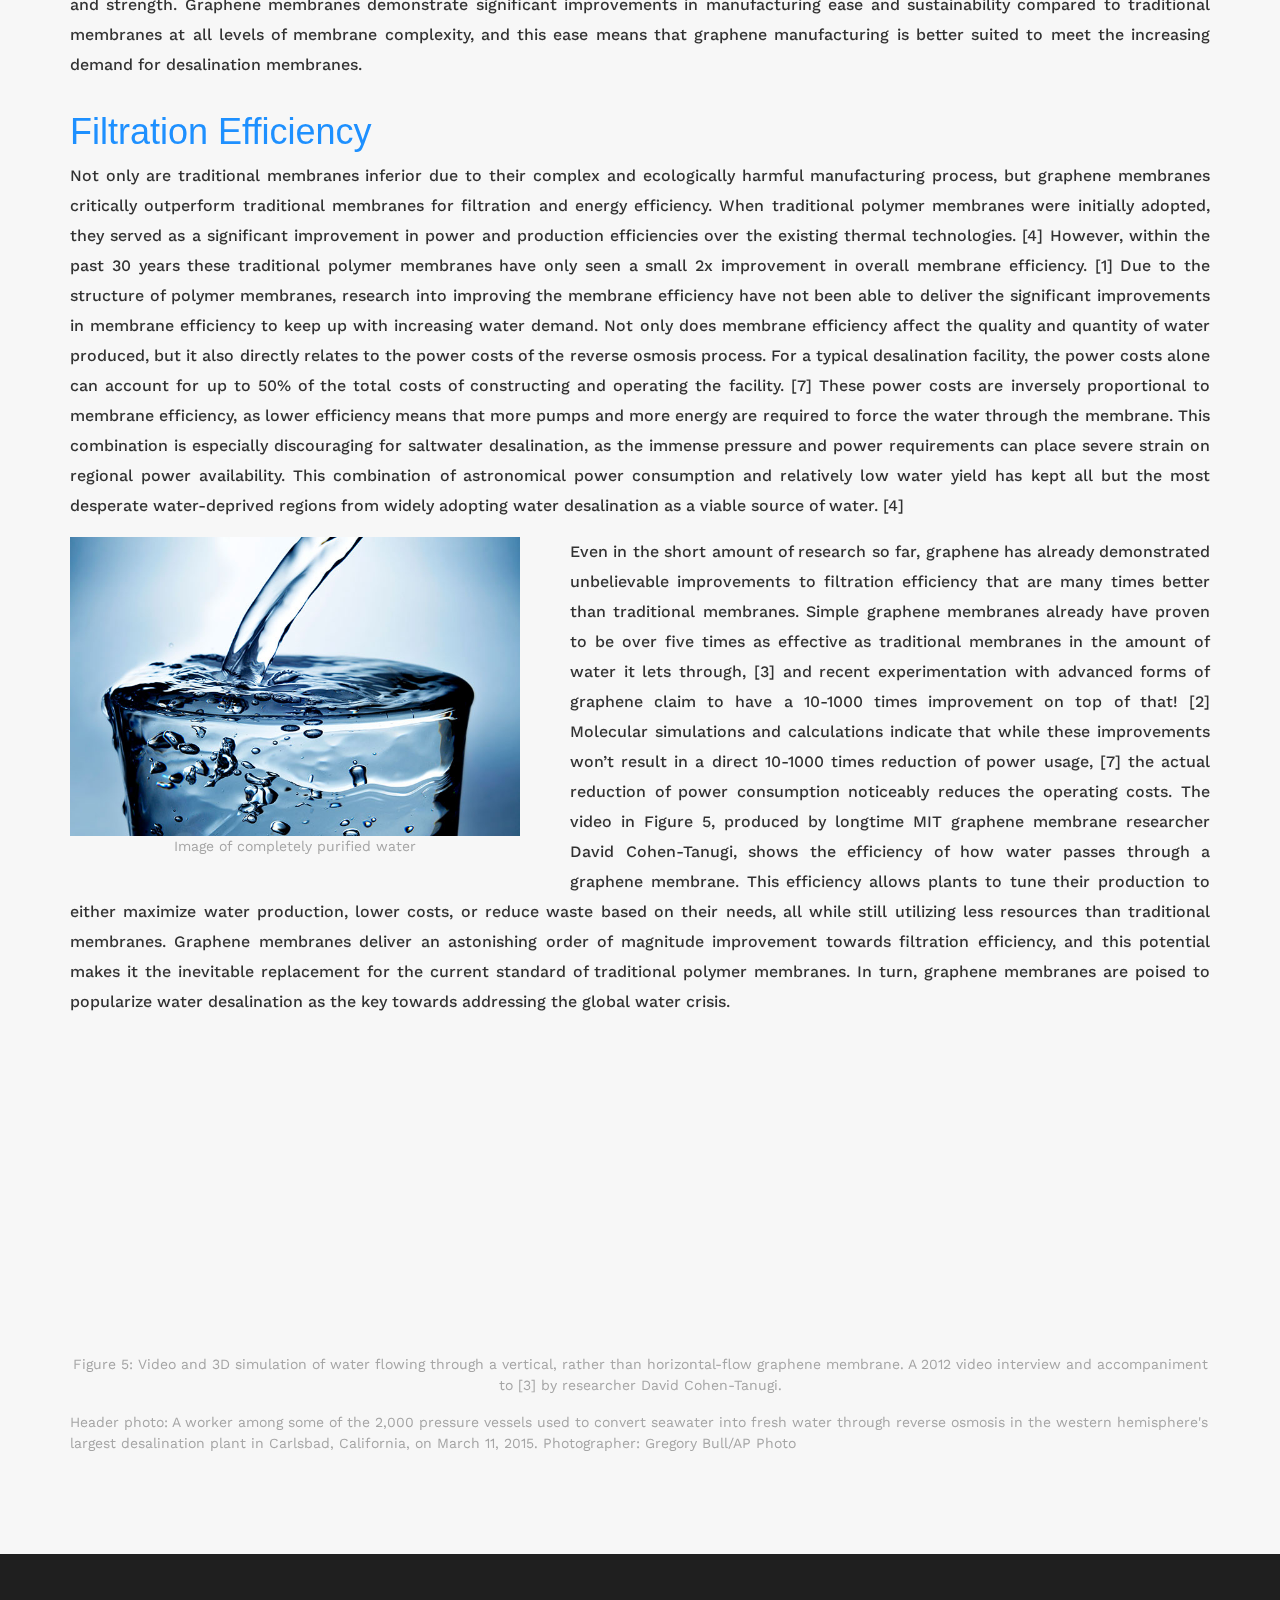
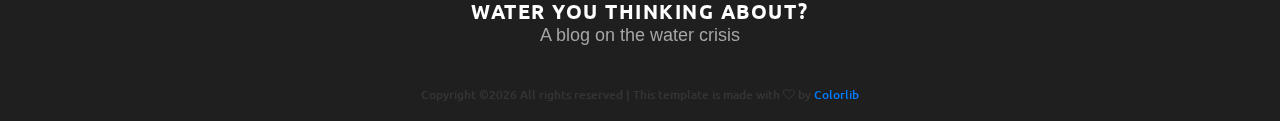
==== commit e130b69a: "New Images" ====
--- a/index.html
+++ b/index.html
@@ -26,7 +26,9 @@
 		     data-speed="0.8"></div>
 		<div class="home_content">
 			<div class="post_category trans_200"><a href="category.html" class="trans_200">Water Crisis</a></div>
-			<div class="post_title">Water, Water, Everywhere, So Why Not Drink It?</div>
+			<div class="post_title">Water, water, everywhere, so why not drink it? The Rise of Pencil Lead Over
+			                        Traditional Materials to Filter Seawater
+			</div>
 			<div class="post_author d-flex flex-row align-items-center justify-content-center">
 				<div class="author_image">
 					<div><img src="images/studentphoto.jfif" alt=""></div>
@@ -51,22 +53,21 @@
 						
 						<div class="post_body">
 							<p class="post_p">
-								&emsp;&emsp;Traditional water desalination membranes lack the filtration efficiency
-								required in order to serve as a universal method of obtaining purified water. [1]
-								However, recent advances in graphene-based membranes efficiency have demonstrated that
-								graphene can fulfill the increasing global demand for purified water. [2]
-								<br/>
-								In 2018, Cape Town, Africa came within days of running out of water. With the eminent
+								&emsp;&emsp;Traditional water filtration membranes lack the filtration efficiency
+								required in order to serve as a universal method of obtaining purified water. [1] In
+								2018, Cape Town, Africa came within days of running out of water. With the eminent
 								threat of severe dehydration and resulting catastrophic organ failure, the citizens of
 								Cape Town became one of many groups to realize the dry reality of running out of
 								drinkable water. The depletion of existing freshwater sources due to overuse and drought
 								has accelerated the need towards finding water sources that can keep up with human
-								demand. Not only is potable water essential for drinking, but the 2011-2017 California
-								Drought demonstrated the knock-on impact of water scarcity on agriculture and other
-								critical industries. Saltwater desalination provides hope towards adapting to meet this
-								need, though it has yet to reach widespread popularity: “Although the oceans and seas
-								contain 97% of the world’s water, desalination today only accounts for a fraction of a
-								percent of the world’s potable water supply.” [3]</p>
+								demand. Saltwater filtration, also known as saltwater desalination, provides hope
+								towards adapting to meet this need, though its drawbacks have prevented widespread
+								adoption: “Although the oceans and seas contain 97% of the world’s water, desalination
+								today only accounts for a fraction of a percent of the world’s potable water supply.”
+								[3] Recent advances in graphene, the same material found in pencil lead, have
+								demonstrated significantly greater filtration efficiency over traditional materials for
+								saltwater desalination and in doing so provides a solution for quenching the increasing
+								global thirst for clean water. [2]</p>
 							
 							<div class="academy-tabs-content">
 								<ul class="nav nav-tabs" id="myTab" role="tablist">
@@ -99,100 +100,86 @@
 													<div class="owl-item side_post">
 														<figure>
 															<img src="images/Article/1/A.jpg"
-															     alt="Cross-section diagrame of a Horizontal-flow graphene membrane">
+															     alt="Figure 1: Overview of the Saltwater desalination
+															            process">
 															<figcaption>Figure 1: Overview of the Saltwater desalination
 															            process
 															</figcaption>
 														</figure>
 														<div class="slide_text">
-															<i>Saltwater desalination</i>
-															converts seawater, and at times sewage, into perfectly
-															drinkable tap water. Figure 1 depicts the multiple
-															filtration steps that make up the desalination process. Due
-															to the high energy demands of desalination, at point
-															<b>(A)</b> many installations maintain their own on-site
-															power plant. This need is so great that many older
-															installations even considered nuclear energy as a source to
-															power the desalination process.
+															<i>Saltwater desalination</i> converts seawater into
+															                              perfectly drinkable tap water.
+															                              Figure 1 depicts the multiple
+															                              filtration steps that
+															                              constitute the desalination
+															                              process.
+															<div>[Click arrows or swipe to navigate between the slides]
+															</div>
 														</div>
 													</div>
 													
 													<div class="owl-item side_post">
 														<figure>
 															<img src="images/Article/1/B.jpg"
-															     alt="Cross-section diagrame of a Horizontal-flow graphene membrane">
+															     alt="Figure 1: Overview of the Saltwater desalination
+															            process">
 															<figcaption>Figure 1: Overview of the Saltwater desalination
-															            process
+															            process [<b>A</b> Focus]
+															</figcaption>
+														</figure>
+														<div class="slide_text">
+															Due to the high energy demands of desalination, at point <b>(A)</b>
+															many installations maintain their own on-site power plant.
+															Many older installations were even paired with nuclear power
+															plants, as the intense power requirements required drastic
+															measures in order to be satisfied.
+														</div>
+													</div>
+													
+													<div class="owl-item side_post">
+														<figure>
+															<img src="images/Article/1/C.jpg"
+															     alt="Figure 1: Overview of the Saltwater desalination
+															            process">
+															<figcaption>Figure 1: Overview of the Saltwater desalination
+															            process [<b>B</b> Focus]
 															</figcaption>
 														</figure>
 														<div class="slide_text">
 															Powered pumps drive seawater into <b>(B)</b>, the
-															preliminary
-															filtration process. Just like how a kitchen colander
-															separates solids from liquids, the sand and other particle
-															filters trap debris like seaweed while still allowing
-															liquids to pass through unaffected. At <b>(C)</b>, even more
-															powerful pumps greatly increase the water pressure and move
-															the partially-filtered liquids towards the next step.
-														</div>
-													</div>
-													
-													<div class="owl-item side_post">
-														<figure>
-															<img src="images/Article/1/C.jpg"
-															     alt="Cross-section diagrame of a Horizontal-flow graphene membrane">
+															preliminary filtration process. Just like how a kitchen
+															colander separates solids from liquids, the sand and other
+															particle filters trap debris like seaweed while still
+															allowing liquids to pass through unaffected.
+														</div>
+													</div>
+													
+													<div class="owl-item side_post">
+														<figure>
+															<img src="images/Article/1/D.jpg"
+															     alt="Figure 1: Overview of the Saltwater desalination
+															            process">
 															<figcaption>Figure 1: Overview of the Saltwater desalination
-															            process
-															</figcaption>
-														</figure>
-														<div class="slide_text">
-															This high-pressure water at <b>(D)</b> now undergoes an
-															intense round of filtering called <i>Reverse Osmosis</i>.
-															<i>Reverse Osmosis</i> is the process of using high pressure
-															to force water through a selective membrane. The pores in
-															the membrane are so small that only water molecules can pass
-															through, leaving unwanted molecules on the other side of the
-															membrane. However, this process is not as easy or as simple
-															as it might appear. Just like trying to drink a milkshake
-															with a tiny straw, the small pore size means that it takes a
-															lot of force in order to coerce the water to squeeze through
-															the pores. <i>[Continued></i></div>
-													</div>
-													
-													<div class="owl-item side_post">
-														<figure>
-															<img src="images/Article/1/C.jpg"
-															     alt="Cross-section diagrame of a Horizontal-flow graphene membrane">
-															<figcaption>Figure 1: Overview of the Saltwater desalination
-															            process
-															</figcaption>
-														</figure>
-														<div class="slide_text">
-															[Continued> This difficulty directly contributes to the high
-															pressures and high energy requirement of water desalination,
-															as desalination plants commonly utilize pressures of up to
-															82 times that of atmospheric pressure are required in order
-															to force water through at acceptable speeds. Even with this
-															high pressure, current water desalination methods still have
-															limited throughput due to the resistance of water towards
-															flowing through the membrane. This reverse osmosis process
-															at <b>(D)</b> has the most potential for improvement and is
-															the
-															most popular for current research and developments.
-														</div>
-													</div>
-													<div class="owl-item side_post">
-														<figure>
-															<img src="images/Article/1/D.jpg"
-															     alt="Cross-section diagrame of a Horizontal-flow graphene membrane">
-															<figcaption>Figure 1: Overview of the Saltwater desalination
-															            process
-															</figcaption>
-														</figure>
-														<div class="slide_text">
-															At <b>(E)</b>, the treated water is finally able to be sent
-															off to consumers, now perfectly clean and devoid of seawater
-															contaminants.
+															            process [<b>C</b> Focus]
+															</figcaption>
+														</figure>
+														<div class="slide_text">
+															This high-pressure water at <b>(C)</b> now undergoes an
+															intense round of filtering called Reverse Osmosis. Reverse
+															Osmosis is the process of using high pressure to force water
+															through a specialized filter called a membrane. The pores in
+															this membrane are so small that only water molecules are
+															allowed to pass through, while bulkier molecules are
+															blocked. However, the small pore size also means that it
+															takes a lot of force in order to coerce the water to squeeze
+															through the pores. This difficulty directly contributes to
+															the high pressures and high energy requirement of water
+															desalination, as current desalination plants are forced to
+															utilize pressures of up to 82 times that of atmospheric
+															pressure to get water to flow though the membrane. This
+															reverse osmosis process at <b>(C)</b> has the most potential
+															for improvement and is the most popular for current research
+															and developments.
 														</div>
 													</div>
 												</div>
@@ -211,7 +198,6 @@
 														<ul class="custom_dots custom_dots_one">
 															<li class="custom_dot custom_dot_one active"><span></span>
 															</li>
-															<li class="custom_dot custom_dot_one"><span></span></li>
 															<li class="custom_dot custom_dot_one"><span></span></li>
 															<li class="custom_dot custom_dot_one"><span></span></li>
 															<li class="custom_dot custom_dot_one"><span></span></li>
@@ -238,51 +224,54 @@
 												<div class="owl-carousel owl-theme sidebar_slider_two">
 													<div class="owl-item side_post">
 														<figure>
-															<img src="images/Article/Aquaporin.PNG"
-															     alt="Cross-section diagrame of a Horizontal-flow graphene membrane">
-															<figcaption>Figure 2: Cross-section diagram of a Horizontal-flow
-															            graphene membrane
+															<img src="images/Article/2/A.png"
+															     alt="Figure 2: Cross-section diagram of a traditional polymer membrane">
+															<figcaption>
+																Figure 2: Cross-section diagram of a traditional polymer
+																membrane
 															</figcaption>
 														</figure>
 														<div class="slide_text">
 															Currently, most water desalination installations utilize
-															traditional polymer membranes such as Aquaporin as depicted
-															in Figure 2 in order to carry out reverse osmosis. Polymers
-															are repeating chains of molecules that form a larger
-															structure, similarly to how chain links link together in
-															order to form the complete chain.
-														</div>
-													</div>
-													
-													<div class="owl-item side_post">
-														<figure>
-															<img src="images/Article/Aquaporin.PNG"
-															     alt="Figure 2: Cross-section diagram of a Horizontal-flow graphene membrane">
-															<figcaption>Figure 2: Cross-section diagram of a Horizontal-flow
-															            graphene membrane
-															</figcaption>
-														</figure>
-														<div class="slide_text">
-															At <b>(A)</b>, charged molecules and minerals called ions
-															encase themselves with water molecules in a process called
-															<i>ion hydration</i> or <i>ion solvation</i>. Just like two
-															strong magnets, during <i>ion hydration</i> the water
-															molecules and the charged ions are attracted to each other
-															and are difficult to separate. While ions themselves are not
-															that different in size compared to water molecules, ion
-															hydration causes the ion to become significantly bulkier due
-															to the extra volume of the attached water molecules. In
-															contrast, free water <b>(B)</b> molecules are much smaller
-															than hydrated ions and can move about freely.
-														</div>
-													</div>
-													
-													<div class="owl-item side_post">
-														<figure>
-															<img src="images/Article/Aquaporin.PNG"
-															     alt="Figure 2: Cross-section diagram of a Horizontal-flow graphene membrane">
-															<figcaption>Figure 2: Cross-section diagram of a Horizontal-flow
-															            graphene membrane
+															traditional <i>polymer</i> membranes, such as Aquaporin as
+															depicted in Figure 2, in order to carry out reverse osmosis.
+															<i>Polymers</i> are repeating chains of molecules that form
+															a larger structure, similarly to how chain links link
+															together in order to form the complete chain.
+														</div>
+													</div>
+													
+													<div class="owl-item side_post">
+														<figure>
+															<img src="images/Article/2/B.png"
+															     alt="Figure 2: Cross-section diagram of a traditional polymer membrane">
+															<figcaption>
+																Figure 2: Cross-section diagram of a traditional polymer
+																membrane
+															</figcaption>
+														</figure>
+														<div class="slide_text">
+															At <b>(A)</b>, charged molecules and minerals called
+															<i>ions</i> encase themselves with water molecules in a
+															process called <i>ion hydration</i> or <i>ion solvation</i>.
+															Just like two strong magnets, during <i>ion hydration</i>
+															the water molecules and the charged ions are attracted to
+															each other and are difficult to separate. While ions
+															themselves are not that different in size compared to water
+															molecules, the attachment of water molecules during ion
+															hydration makes them much bulkier. In contrast, free water
+															<b>(B)</b> molecules are much smaller than hydrated ions and
+															can move about freely.
+														</div>
+													</div>
+													
+													<div class="owl-item side_post">
+														<figure>
+															<img src="images/Article/2/C.png"
+															     alt="Figure 2: Cross-section diagram of a traditional polymer membrane">
+															<figcaption>
+																Figure 2: Cross-section diagram of a traditional polymer
+																membrane
 															</figcaption>
 														</figure>
 														<div class="slide_text">
@@ -300,18 +289,20 @@
 													
 													<div class="owl-item side_post">
 														<figure>
-															<img src="images/Article/Aquaporin.PNG"
-															     alt="Figure 2: Cross-section diagram of a Horizontal-flow graphene membrane">
-															<figcaption>Figure 2: Cross-section diagram of a Horizontal-flow
-															            graphene membrane
-															</figcaption>
-														</figure>
-														<div class="slide_text">
-															At high enough pressures, the free water <b>(B)</b> is
-															pushed through the Aquaporin channel <b>(D)</b> and exit the
-															other side as <b>(E)</b> pure water. The hydrated ions are
-															left over and form a brine, a highly concentrated version of
-															seawater, that is then returned to the sea.
+															<img src="images/Article/2/D.png"
+															     alt="Figure 2: Cross-section diagram of a traditional polymer membrane">
+															<figcaption>
+																Figure 2: Cross-section diagram of a traditional polymer
+																membrane
+															</figcaption>
+														</figure>
+														<div class="slide_text">
+															During desalination, high pressures force the free water <b>(B)</b>
+															through the Aquaporin channel <b>(D)</b> and causes the now
+															purified water to exit on the other side at <b>(E)</b>. The
+															hydrated ions are left over and form a <i>brine</i>, a
+															highly concentrated version of seawater, that is then
+															returned to the sea.
 														</div>
 													</div>
 												</div>
@@ -373,41 +364,49 @@
 															</figcaption>
 														</figure>
 														<div class="slide_text">
-															Graphene membranes are made up of layers of atomically-thin
+															In contrast to traditional polymer membranes, graphene
+															membranes are a recent development that have become a
+															popular focus for desalination researchers. Fundamentally,
+															graphene membranes are made up of layers of atomically-thin
 															carbon sheets. Graphene is naturally quite abundant and
 															serves a wide range of common applications such as graphite
-															pencil lead. The hexagonal structure of graphene as shown in
-															Figure 3 causes graphene sheets to be incredibly strong for
-															their thickness and forms naturally at higher pressures
-															within the earth.
-														</div>
-													</div>
-													
-													<div class="owl-item side_post">
-														<figure>
-															<img src="images/Article/horizontal.PNG"
+															pencil lead. Figure 3 illustrates the hexagonal structure of
+															graphene, which causes graphene sheets to be incredibly
+															strong despite its thinness. This structure forms naturally
+															at higher pressures within the earth similarly to its cousin
+															coal.
+														</div>
+													</div>
+													
+													<div class="owl-item side_post">
+														<figure>
+															<img src="images/Article/4/A.png"
 															     alt="Figure 4: Cross-section diagram of a Horizontal-flow graphene membrane">
-															<figcaption>Figure 4: Cross-section diagram of a Horizontal-flow
+															<figcaption>Figure 4: Cross-section diagram of a
+															            Horizontal-flow
 															            graphene membrane
 															</figcaption>
 														</figure>
 														<div class="slide_text">
+															While the overall filtration process is similar, Figure 4
+															demonstrates the mechanism in which graphene filters water.
 															Just like with the Aquaporin membrane, the unfiltered water
 															contains hydrated ions at <b>(A)</b> and free water
 															molecules at <b>(B)</b>. However, this graphene membrane has
-															been turned on it side so that the liquids flow through it
+															been turned on its side so that the liquids flow through it
 															length-wise. While only a subset of graphene membranes is
-															horizontal-flow, or length-wise filtering, this subset has
-															demonstrated the most significant improvements over existing
-															membranes.
-														</div>
-													</div>
-													
-													<div class="owl-item side_post">
-														<figure>
-															<img src="images/Article/horizontal.PNG"
+															<i>horizontal-flow</i>, or length-wise filtering, this
+															subset has demonstrated the most significant improvements
+															over existing membranes.
+														</div>
+													</div>
+													
+													<div class="owl-item side_post">
+														<figure>
+															<img src="images/Article/4/B.png"
 															     alt="Figure 4: Cross-section diagram of a Horizontal-flow graphene membrane">
-															<figcaption>Figure 4: Cross-section diagram of a Horizontal-flow
+															<figcaption>Figure 4: Cross-section diagram of a
+															            Horizontal-flow
 															            graphene membrane
 															</figcaption>
 														</figure>
@@ -415,29 +414,30 @@
 															Rather than relying on the size of the holes in the surface
 															of the membrane, it is the distance between each of its
 															layers at <b>(C)</b> that determines which molecules are
-															allowed through. At high pressure, the molecules in the
-															unfiltered solution are forced through the membrane. Free
-															water molecules fit in easily, but the larger ions are too
-															bulky due to the extra water molecules that are attached.
-														</div>
-													</div>
-													
-													<div class="owl-item side_post">
-														<figure>
-															<img src="images/Article/horizontal.PNG"
+															allowed through. High pressures compress this unfiltered
+															liquid and force it through the membrane. Free water
+															molecules fit through easily, but the hydrated ions cannot
+															pass through due to their bulk.
+														</div>
+													</div>
+													
+													<div class="owl-item side_post">
+														<figure>
+															<img src="images/Article/4/C.png"
 															     alt="Figure 4: Cross-section diagram of a Horizontal-flow graphene membrane">
-															<figcaption>Figure 4: Cross-section diagram of a Horizontal-flow
+															<figcaption>Figure 4: Cross-section diagram of a
+															            Horizontal-flow
 															            graphene membrane
 															</figcaption>
 														</figure>
 														<div class="slide_text">
-															At <b>(D)</b>, there are a few pores on the surface of the
-															layers that were introduced during manufacturing. These
-															pores are big enough to allow water molecules to freely move
-															between different layers of the graphene membrane which
-															gives the water many pathways to pass through the membrane.
-															This freedom increases the amount of water able to move
-															through the membrane, also called <i>water permeability</i>.
+															At <b>(D)</b>, manufacturing defects create microscopic
+															pores in the layer. These pores are big enough to allow
+															water molecules to freely move between different layers of
+															the graphene membrane which gives the water many pathways to
+															pass through the membrane. This freedom increases the amount
+															of water able to move through the membrane, also called <i>water
+															                                                           permeability</i>.
 															Just like in a multi-lane highway, having many lanes and
 															pathways reduces congestion and allows for rerouting in the
 															event of clogging.
@@ -445,20 +445,21 @@
 													</div>
 													<div class="owl-item side_post">
 														<figure>
-															<img src="images/Article/horizontal.PNG"
+															<img src="images/Article/4/D.png"
 															     alt="Figure 4: Cross-section diagram of a Horizontal-flow graphene membrane">
-															<figcaption>Figure 4: Cross-section diagram of a Horizontal-flow
+															<figcaption>Figure 4: Cross-section diagram of a
+															            Horizontal-flow
 															            graphene membrane
 															</figcaption>
 														</figure>
 														<div class="slide_text">
-															At <b>(E)</b>, large amounts of the free water molecules have
-															made their way through the membrane and are now successfully
-															separated from the hydrated ions. Both graphene and polymer
-															membranes utilize the same overall process of reverse osmosis
-															and arrive at the same end products, but the respective
-															structure and chemistry of the membranes determines the membrane
-															efficiency during reverse osmosis.
+															At <b>(E)</b>, large amounts of the free water molecules
+															have made their way through the membrane and are now
+															successfully separated from the hydrated ions. Both graphene
+															and polymer membranes utilize the same overall process of
+															reverse osmosis and arrive at the same end products, but the
+															respective structure and composition of the membranes
+															determine the membrane efficiency during reverse osmosis.
 														</div>
 													</div>
 												</div>
@@ -506,164 +507,159 @@
 								desalination installations due to their historical reliability, horizontal-flow graphene
 								membranes can be manufactured more easily and sustainably yet still demonstrate
 								significant improvements in filtration efficiency.
-							<!--<figure>
-								<img src="images/post_body.jpg" alt="">
-								<figcaption>Lorem Ipsum Dolor Sit Amet</figcaption>
-							</figure>
-							<p class="post_p">Maecenas vitae sem varius, imperdiet nisi a, tristique nisi. Sed
-							                  scelerisque suscipit leo cursus accumsan. Donec vel turpis quam.
-							                  Mauris
-							                  non nisl nec nunc gravida ullamcorper id vestibulum magna. Donec non
-							                  velit
-							                  finibus, laoreet arcu nec, facilisis augue. Aliquam sed purus id erat
-							                  accumsan congue. Mauris semper ullamcorper nibh non pellentesque.
-							                  Aenean
-							                  euismod purus sit amet quam vehicula ornare.</p>
-							<div class="post_quote">
-								<p class="post_p">Aliquam auctor lacus a dapibus pulvinar. Morbi in elit erat.
-								                  Quisque
-								                  et augue nec tortor blandit hendrerit eget sit amet sapien.
-								                  Curabitur
-								                  at tincidunt metus, quis porta ex. Duis lacinia metus vel eros
-								                  cursus
-								                  pretium eget.</p>
-								<div class="post_quote_source">Robert Morgan</div>-->
-							</div>
-							<h2>Industrial Popularity</h2>
-							<p class="post_p">
-								&emsp;&emsp;While existing saltwater desalination installations have largely adopted reverse osmosis
-								for production, all these installations have chosen traditional polymer membranes over
-								graphene-based membranes due to their historical production-level reliability. In 2019,
-								69% of the roughly 160,000 desalination plants around the globe had adopted reverse
-								osmosis as their primary filtration technique, yet all of these facilities rely on some
-								form of traditional polymer membranes. [4] Most of these facilities were constructed
-								since the 1980s, but up until recently traditional polymer membranes were the only real
-								option for reverse osmosis. For the past three decades, traditional polymer membranes
-								have been the go-to material for reverse osmosis and have demonstrated their reliability
-								in the roughly 130,000 existing reverse osmosis plants.<br/>
-								Unfortunately, graphene membranes have not yet had their own chance to prove themselves
-								on an industrial level. While graphene has been experimented with since the 1950s, it
-								was only within the last ten years that graphene-membrane research has caught the
-								attention of researchers. [1] This explosion of research interest stemmed from the
-								recent development of methodologies to synthesize large graphene sheets [1] and to
-								assemble those sheets into multilayer membranes. [5] Despite all this attention devoted
-								to graphene membranes, traditional polymer membranes still have had a 3-decade lead in
-								the reverse osmosis process. This historical monopoly explains why new installations
-								still choose polymer membranes, as these installations only want to utilize technology
-								that has already proven itself in the field. As no installation is willing to experiment
-								with graphene due to the potential risk of experimental technologies, it becomes a
-								catch-22 where graphene membranes cannot gain the approval to prove themselves in
-								production precisely because they haven’t already been proven. This would be equivalent
-								to being judged on college grades when attempting to apply to college, as it is
-								paradoxically impossible to fulfill the requirements. It would only take a single
-								installation to start the necessary momentum, but until that point where graphene
-								membranes get their foot in the door they are at a significant disadvantage to
-								challenging the traditional membrane monopoly and convincing desalination installations
-								to adopt graphene membranes.
-							</p>
-							<h2>Ease of manufacture</h2>
-							<p class="post_p">
-								&emsp;&emsp;Despite this setback, graphene membrane’s significantly easier manufacturing process
-								over traditional membranes still makes it an appealing replacement to traditional
-								membranes. In 1980, John Cadotte pioneered the procedure to manufacturing traditional
-								polymer membranes that largely remains unchanged today. The layers are created
-								individually one at a time from a liquid dried on a supporting sulfur-based surface. [6]
-								While the final polymer membranes are relatively durable, during assembly the individual
-								layers are highly prone to tearing and must be handled especially carefully. Any
-								defects, even at the microscopic level, mean that the layer is not suitable and must be
-								disposed of. Very carefully, these layers are laminated on top of each other to form the
-								finished membrane. The materials used in the manufacturing process are environmentally
-								harmful if not properly contained, which adds cost and complexity to the procedure in
-								order to manage these hazardous waste products. [6] The manufacture of traditional
-								polymer membranes is far from ideal, and this difficulty is partially responsible for
-								the slow growth of new desalination installations.</p>
+								<!--<figure>
+									<img src="images/post_body.jpg" alt="">
+									<figcaption>Lorem Ipsum Dolor Sit Amet</figcaption>
+								</figure>
+								<p class="post_p">Maecenas vitae sem varius, imperdiet nisi a, tristique nisi. Sed
+												  scelerisque suscipit leo cursus accumsan. Donec vel turpis quam.
+												  Mauris
+												  non nisl nec nunc gravida ullamcorper id vestibulum magna. Donec non
+												  velit
+												  finibus, laoreet arcu nec, facilisis augue. Aliquam sed purus id erat
+												  accumsan congue. Mauris semper ullamcorper nibh non pellentesque.
+												  Aenean
+												  euismod purus sit amet quam vehicula ornare.</p>
+								<div class="post_quote">
+									<p class="post_p">Aliquam auctor lacus a dapibus pulvinar. Morbi in elit erat.
+													  Quisque
+													  et augue nec tortor blandit hendrerit eget sit amet sapien.
+													  Curabitur
+													  at tincidunt metus, quis porta ex. Duis lacinia metus vel eros
+													  cursus
+													  pretium eget.</p>
+									<div class="post_quote_source">Robert Morgan</div>-->
+						</div>
+						<h2>Industrial Reliability</h2>
+						<p class="post_p">
+							&emsp;&emsp;While existing saltwater desalination installations have largely adopted reverse
+							osmosis for production, all these installations have chosen traditional polymer membranes
+							over graphene-based membranes due to their historical production-level reliability. In 2019,
+							69% of the roughly 160,000 desalination plants around the globe had adopted reverse osmosis
+							as their primary filtration technique, yet every one of these reverse osmosis facilities
+							relied on some form of traditional polymer membranes. [4] Even though of these facilities
+							were constructed since the 1980s, up until recently traditional polymer membranes were the
+							only real option for reverse osmosis. As traditional membranes have had three decades of
+							undivided attention, almost all of the reliability issues have been worked out and plants
+							can feel confident in working with these membranes. As such, traditional membranes hold a
+							monopoly over the existing 130,000 desalination plants and provide a high reliability
+							threshold that alternatives struggle to match. <br/>
+							&emsp;&emsp;Unfortunately, the newness of graphene membranes means that they currently lack
+							the polished controls and methodologies that guarantee long-term reliability. While graphene
+							has been experimented with since the 1950s, it was only within the last ten years that
+							graphene-membrane research has caught the attention of researchers. [1] This explosion of
+							research interest stemmed from the recent development of methodologies to synthesize large
+							graphene sheets [1] and to assemble those sheets into multilayer membranes. [5] Despite all
+							this attention devoted to graphene membranes and demonstrated reliability increases within
+							the past few years, there still has not been enough time and developments to match the
+							time-tested reliability of traditional membranes. While experimentation within a
+							production-level environment would rapidly advance reliability research, no installation is
+							willing to experiment with graphene due to the potential risks of experimental technologies.
+							This becomes a catch-22 where graphene membranes cannot gain the approval to prove
+							themselves in production precisely because they haven’t already been proven. This is a
+							paradox, just as if students were judged on their college grades when attempting to apply to
+							college. It would only take a single installation to start the necessary momentum, but until
+							graphene membranes get their foot in the door, they are at a significant disadvantage for
+							challenging the traditional membrane monopoly and convincing desalination installations to
+							try out graphene membranes.
+						
+						</p>
+						<h2>Manufacturing Ease</h2>
+						<p class="post_p">
+							&emsp;&emsp;While traditional membranes have solidified their reliability over the past
+							three decades, they have consistently proven to be more difficult to manufacture compared to
+							their graphene competitors. In 1980, John Cadotte pioneered the procedure to manufacturing
+							traditional polymer membranes that largely remains unchanged today. [6] Technicians dry
+							liquid polymer on a flat surface, and this polymer dries to form the individual layers.
+							These layers are highly fragile, and improper handling can cause microscopic tears that
+							could compromise the membrane. Finally, technicians very carefully stack the layers to form
+							the final membrane. Automation has reduced the defect rate, though this equipment cost
+							increases the overall expense to produce these layers. The raw materials themselves are
+							environmentally harmful if not properly contained, which adds further cost and complexity to
+							the procedure in order to manage these hazardous waste products. [6] The manufacture of
+							traditional polymer membranes leaves much to be desired, and this difficulty is partially
+							responsible for the slow growth of new desalination installations.</p>
 						<figure class="inlineImage">
-									<img src="images/Article/graphene-foam.png" alt="">
-									<figcaption>Image of a manufactured graphene membrane</figcaption>
-								</figure>
+							<img src="images/Article/graphene-foam.png" alt="">
+							<figcaption>Image of a manufactured graphene membrane</figcaption>
+						</figure>
 						
 						<p class="post_p">
-								&emsp;&emsp;Graphene membranes on the other hand have proven to be much easier to work with due to
-								its simplicity and abundance in nature. Similarly to how coal forms within the earth,
-								the atomically thin graphene sheets self-assemble from carbon molecules just through the
-								application of pressure. [5] Some of the most popular manufacturing methods utilize
-								industrial rollers that supply the required pressure to press the loose carbon into
-								uniform layers. [1] Not only do graphene membranes practically assemble themselves, but
-								the hexagonal structure that naturally forms gives the graphene membrane both perfect
-								flatness and strength. This strength enables graphene layers to be much more resistant
-								to tearing and makes them significantly easier to handle and mass-produce. Since plain
-								graphene membranes are made entirely out of carbon, the raw material is easy to find in
-								nature and is environmentally benign. While this graphene structural backbone is
-								naturally simplistic, it also has the flexibility to accept chemical modifications that
-								alter its properties. [2] This ease of modification has inspired the diversity in
-								graphene-based membrane research and even makes complex graphene membrane production
-								feasible. Graphene membranes demonstrate significant improvements in manufacturing ease
-								and sustainability compared to traditional membranes at all levels of membrane
-								complexity, and this ease means that graphene manufacturing is better suited to meet the
-								increasing demand for desalination membranes.
-							</p>
-							<h2>Filtration Efficiency</h2>
-							<p class="post_p">
-								&emsp;&emsp;Not only are graphene membranes more environmental and simpler to manufacture, graphene
-								membranes critically outperform traditional membranes for filtration efficiency and
-								resultingly energy efficiency. When traditional polymer membranes were initially
-								adopted, they served as a significant improvement in power and production efficiencies
-								over the existing thermal technologies. [4] However, within the past 30 years these
-								traditional polymer membranes have only seen a small 2x improvement in overall membrane
-								efficiency. [1] Due to the structure of polymer membranes, research into improving the
-								membrane efficiency have not been able to deliver the significant improvements in
-								membrane efficiency to keep up with increasing water demand. Not only does membrane
-								efficiency affect the quality and quantity of water produced, but it also relates to the
-								power costs of the reverse osmosis process. For a typical desalination facility, the
-								power costs alone can account for up to 50% of the total costs of constructing and
-								operating the facility. [7] These power costs are inversely proportional to membrane
-								efficiency, as lower efficiency means that more pumps and more energy are required to
-								force the water through the membrane. This combination is especially discouraging to
-								saltwater desalination, as the immense pressure and power requirements can place severe
-								strain on regional power availability. This combination of high power consumption and
-								relatively low water yield has kept all but the most desperate water-deprived regions
-								from widely adopting water desalination as a viable source of water. [4]</p>
+							Graphene membranes on the other hand have proven to be much easier to work with due to its
+							simplicity and abundance in nature. Similarly to how coal forms within the earth, the
+							atomically thin graphene sheets self-assemble from carbon molecules just through the
+							application of pressure. [5] Some of the most popular graphene manufacturing methods utilize
+							standard industrial rollers that supply the required pressure to press the loose carbon into
+							uniform layers. [1] Not only do graphene membranes practically assemble themselves, but the
+							hexagonal structure that naturally forms gives the graphene membrane both perfect flatness
+							and strength. This strength enables graphene layers to be much more resistant to tearing and
+							makes them significantly easier to handle and mass-produce. Since plain graphene membranes
+							are made entirely out of carbon, the raw material is naturally abundant and environmentally
+							benign. While this graphene structural backbone is naturally simplistic, it also has wide
+							flexibility to accept chemical modifications that alter its properties. [2] This ease of
+							modification has inspired the diversity in graphene-based membrane research and even allows
+							for the formulation of modified graphene membranes with even high water permeability and
+							strength. Graphene membranes demonstrate significant improvements in manufacturing ease and
+							sustainability compared to traditional membranes at all levels of membrane complexity, and
+							this ease means that graphene manufacturing is better suited to meet the increasing demand
+							for desalination membranes.
+						</p>
+						<h2>Filtration Efficiency</h2>
+						<p class="post_p">
+							Not only are traditional membranes inferior due to their complex and ecologically harmful
+							manufacturing process, but graphene membranes critically outperform traditional membranes
+							for filtration and energy efficiency. When traditional polymer membranes were initially
+							adopted, they served as a significant improvement in power and production efficiencies over
+							the existing thermal technologies. [4] However, within the past 30 years these traditional
+							polymer membranes have only seen a small 2x improvement in overall membrane efficiency. [1]
+							Due to the structure of polymer membranes, research into improving the membrane efficiency
+							have not been able to deliver the significant improvements in membrane efficiency to keep up
+							with increasing water demand. Not only does membrane efficiency affect the quality and
+							quantity of water produced, but it also directly relates to the power costs of the reverse
+							osmosis process. For a typical desalination facility, the power costs alone can account for
+							up to 50% of the total costs of constructing and operating the facility. [7] These power
+							costs are inversely proportional to membrane efficiency, as lower efficiency means that more
+							pumps and more energy are required to force the water through the membrane. This combination
+							is especially discouraging for saltwater desalination, as the immense pressure and power
+							requirements can place severe strain on regional power availability. This combination of
+							astronomical power consumption and relatively low water yield has kept all but the most
+							desperate water-deprived regions from widely adopting water desalination as a viable source
+							of water. [4]</p>
 						<figure class="inlineImage">
-									<img src="images/Article/Water-Filtration.jpg" alt="">
-									<figcaption>Image of purified water</figcaption>
-								</figure>
+							<img src="images/Article/Water-Filtration.jpg" alt="">
+							<figcaption>Image of completely purified water</figcaption>
+						</figure>
 						
 						<p class="post_p">
-								&emsp;&emsp;Graphene has demonstrated unbelievable improvements to filtration efficiency, and these
-								improvements place it in a category above traditional membranes. Simple graphene
-								membranes already have proven to me over five times as effective as traditional
-								membranes in the amount of water it lets through, [3] and recent experimentation with
-								advanced forms of graphene claim to have a 10-1000 times improvement on top of that! [2]
-								Molecular simulations and calculations indicate that while these improvements won’t
-								result in a direct 10-1000 times reduction of power usage, [7] the actual reduction of
-								power consumption noticeably reduces the operating costs. The video in Figure 5 shows a
-								virtual example of how water is able to efficiently pass through a graphene membrane.
-								This efficiency allows plants to tune their production to either maximize water
-								production, lower costs, or reduce waste based on their needs, all while still utilizing
-								less resources than traditional membranes. Production volume and costs have historically
-								been the two most important barriers that have prevented the proliferation of water
-								desalination installations. In overcoming the barriers, graphene membranes serve as a
-								bold step towards popularizing desalination through reverse osmosis as the most
-								productive method towards satisfying the world’s water needs. With the intensive ongoing
-								research into graphene membranes, there are still many opportunities for further
-								improvements and developments as interest both within the scientific community and
-								publicly increases. Graphene membranes deliver an astonishing order of magnitude
-								improvement towards filtration efficiency, and this potential makes it the inevitable
-								replacement for the current standard of traditional polymer membranes. In turn, graphene
-								membranes are poised to popularize water desalination as the key towards addressing the
-								global water crisis.
-							</p>
-							<figure>
-								<iframe width="560" height="315"
-								        src="https://www.youtube-nocookie.com/embed/k5Tjy_90WBU" frameborder="0"
-								        allow="accelerometer; autoplay; encrypted-media; gyroscope; picture-in-picture"
-								        allowfullscreen></iframe>
-								
-								<figcaption>Figure 5: Video and 3D simulation of water flowing through a vertical,
-								            rather than horizontal-flow graphene membrane. A 2012 video interview and
-								            accompaniment to [3] by researcher David Cohen-Tanugi.
-								</figcaption>
-							</figure>
+							Even in the short amount of research so far, graphene has already demonstrated unbelievable
+							improvements to filtration efficiency that are many times better than traditional membranes.
+							Simple graphene membranes already have proven to be over five times as effective as
+							traditional membranes in the amount of water it lets through, [3] and recent experimentation
+							with advanced forms of graphene claim to have a 10-1000 times improvement on top of that!
+							[2] Molecular simulations and calculations indicate that while these improvements won’t
+							result in a direct 10-1000 times reduction of power usage, [7] the actual reduction of power
+							consumption noticeably reduces the operating costs. The video in Figure 5, produced by
+							longtime MIT graphene membrane researcher David Cohen-Tanugi, shows the efficiency of how
+							water
+							passes through a graphene membrane. This efficiency allows plants to tune their production
+							to either maximize water production, lower costs, or reduce waste based on their needs, all
+							while still utilizing less resources than traditional membranes. Graphene membranes deliver
+							an astonishing order of magnitude improvement towards filtration efficiency, and this
+							potential makes it the inevitable replacement for the current standard of traditional
+							polymer membranes. In turn, graphene membranes are poised to popularize water desalination
+							as the key towards addressing the global water crisis.
+						</p>
+						<figure>
+							<iframe width="560" height="315"
+							        src="https://www.youtube-nocookie.com/embed/k5Tjy_90WBU" frameborder="0"
+							        allow="accelerometer; autoplay; encrypted-media; gyroscope; picture-in-picture"
+							        allowfullscreen></iframe>
+							
+							<figcaption>Figure 5: Video and 3D simulation of water flowing through a vertical,
+							            rather than horizontal-flow graphene membrane. A 2012 video interview and
+							            accompaniment to [3] by researcher David Cohen-Tanugi.
+							</figcaption>
+						</figure>
 						
 						
 						Header photo: A worker among some of the 2,000 pressure vessels used to convert
@@ -671,39 +667,39 @@
 						into fresh water through reverse osmosis in the western hemisphere's
 						largest desalination plant in Carlsbad, California, on March 11, 2015.
 						Photographer: Gregory Bull/AP Photo</p>
-						
-						</div>
+					
 					</div>
 				</div>
-			
 			</div>
 		
 		</div>
-		
-		<!-- Footer -->
-		
-		<footer class="footer">
-			<div class="container">
-				<div class="row row-lg-eq-height">
-					<div class="col-lg-12 order-lg-1 order-2">
-						<div class="footer_content">
-							<div class="footer_logo"><a href="#">Water you thinking about?</a><h4>A blog on the
-							                                                                      water
-							                                                                      crisis</h4></div>
-							<div class="copyright">
-								<!-- Link back to Colorlib can't be removed. Template is licensed under CC BY 3.0. -->
-								Copyright &copy;<script>document.write(new Date().getFullYear());</script>
-								All rights reserved | This template is made with <i class="fa fa-heart-o"
-								                                                    aria-hidden="true"></i> by <a
-									href="https://colorlib.com" target="_blank">Colorlib</a>
-								<!-- Link back to Colorlib can't be removed. Template is licensed under CC BY 3.0. -->
-							</div>
+	
+	</div>
+	
+	<!-- Footer -->
+	
+	<footer class="footer">
+		<div class="container">
+			<div class="row row-lg-eq-height">
+				<div class="col-lg-12 order-lg-1 order-2">
+					<div class="footer_content">
+						<div class="footer_logo"><a href="#">Water you thinking about?</a><h4>A blog on the
+						                                                                      water
+						                                                                      crisis</h4></div>
+						<div class="copyright">
+							<!-- Link back to Colorlib can't be removed. Template is licensed under CC BY 3.0. -->
+							Copyright &copy;<script>document.write(new Date().getFullYear());</script>
+							All rights reserved | This template is made with <i class="fa fa-heart-o"
+							                                                    aria-hidden="true"></i> by <a
+								href="https://colorlib.com" target="_blank">Colorlib</a>
+							<!-- Link back to Colorlib can't be removed. Template is licensed under CC BY 3.0. -->
 						</div>
 					</div>
 				</div>
 			</div>
-		</footer>
-	</div>
+		</div>
+	</footer>
+</div>
 
 </div>
 <script src="js/jquery-3.2.1.min.js"></script>
--- a/styles/post_nosidebar.css
+++ b/styles/post_nosidebar.css
@@ -810,6 +810,7 @@
 	font-size: 16px;
 	line-height: 1.875;
 	color: rgba(0, 0, 0, 0.8);
+	text-align: justify;
 }
 
 .post_body figure {
